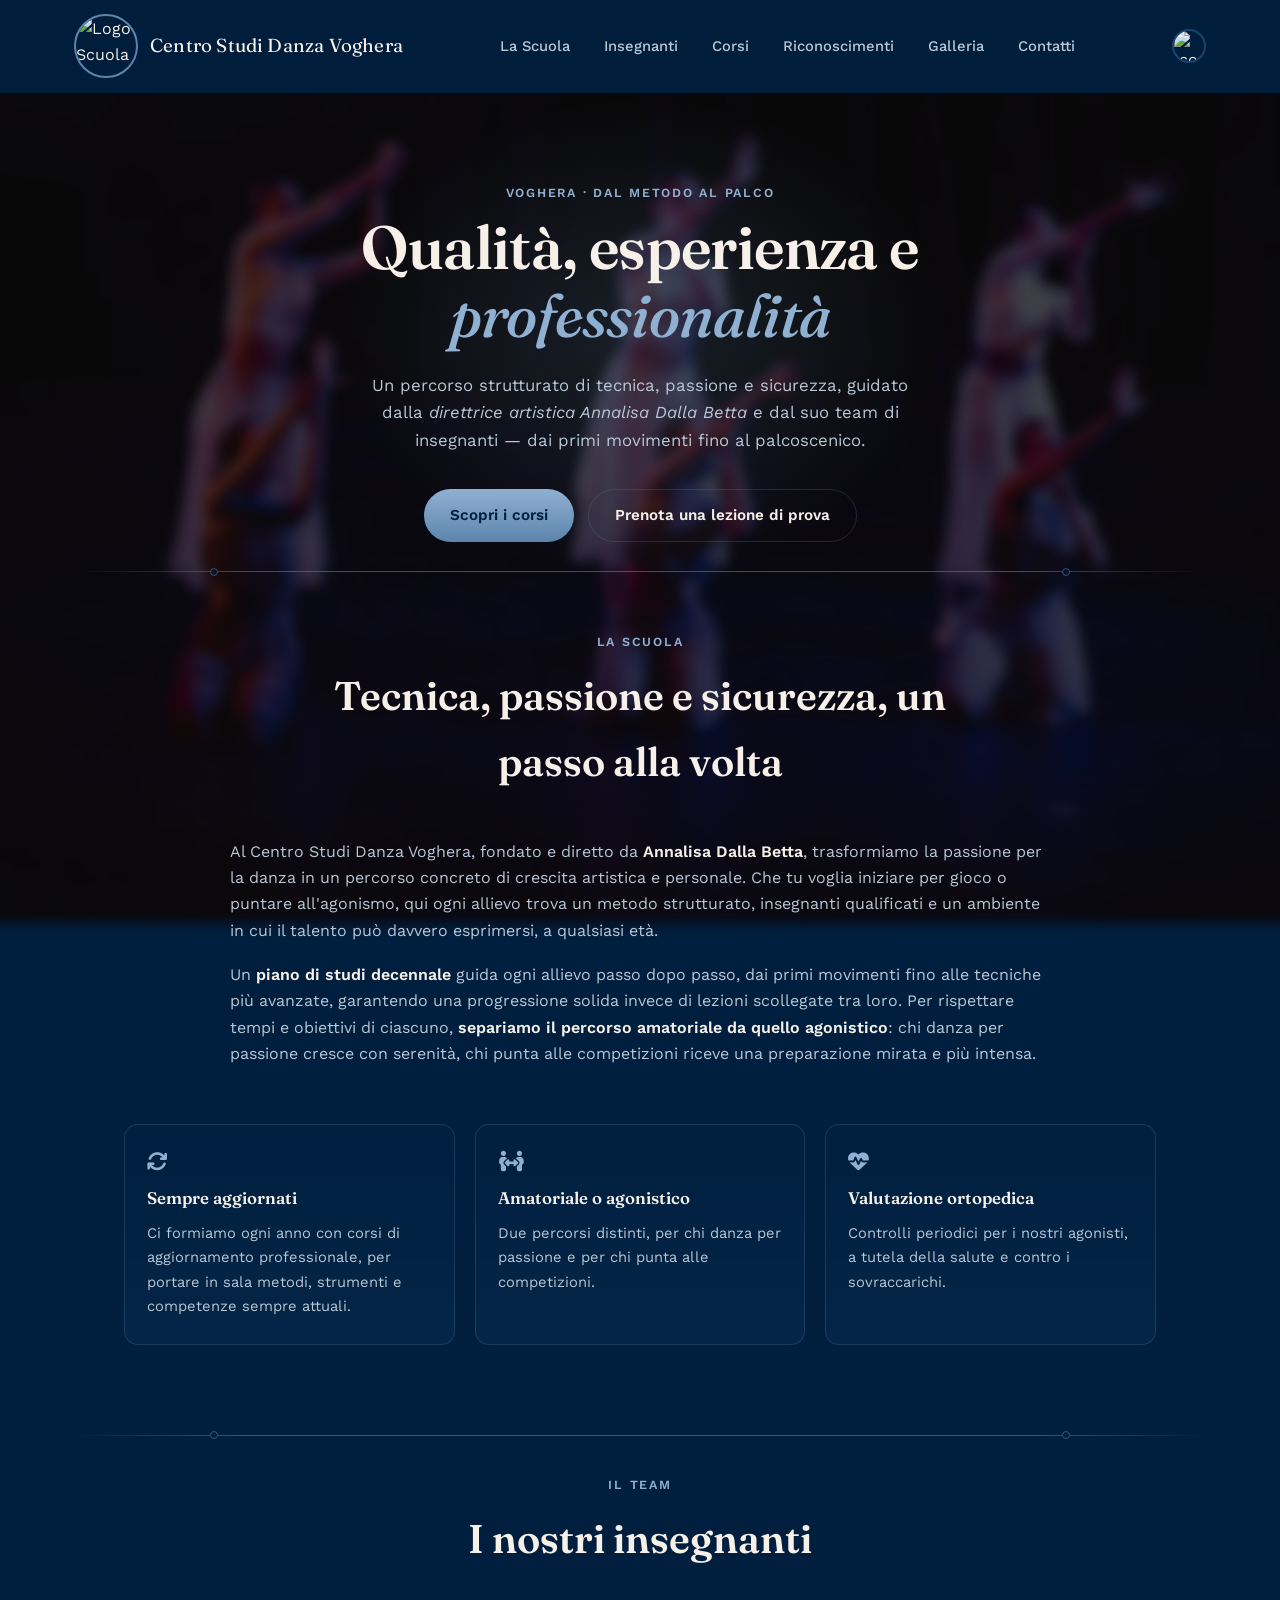
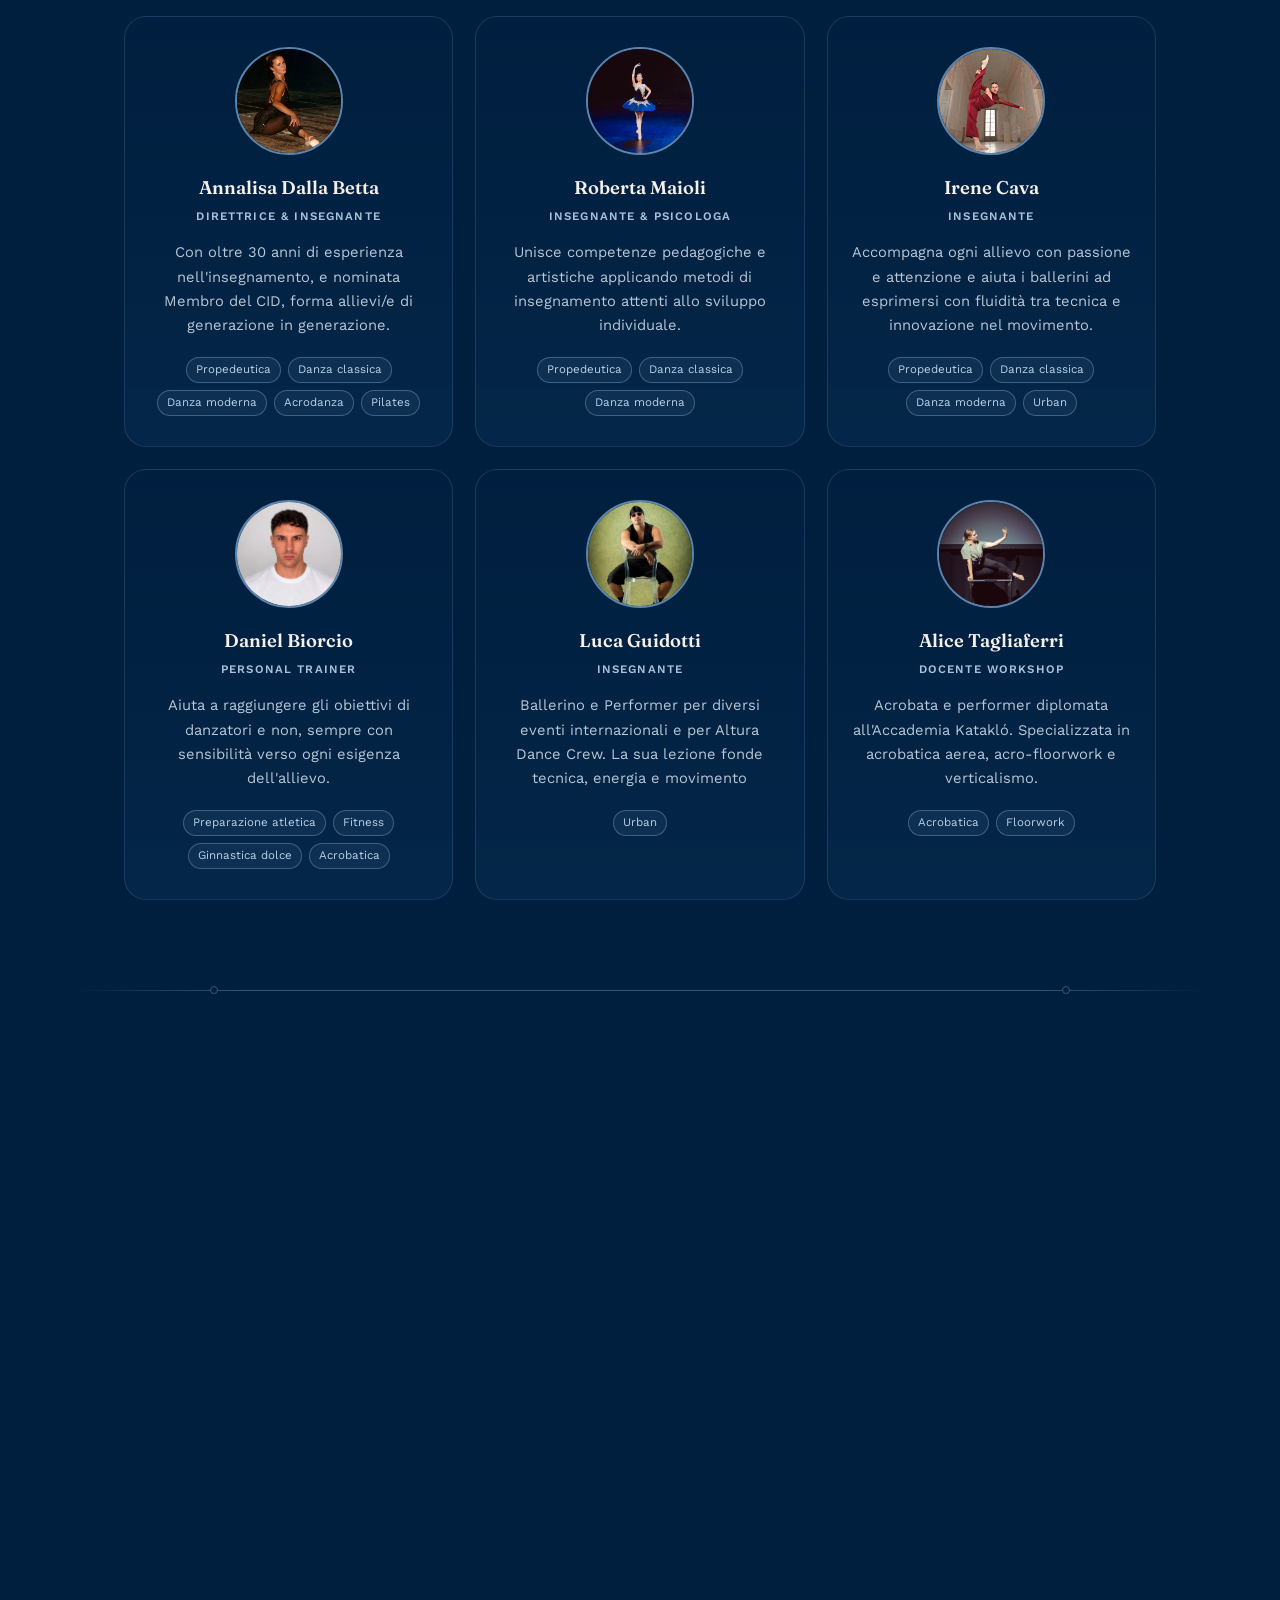
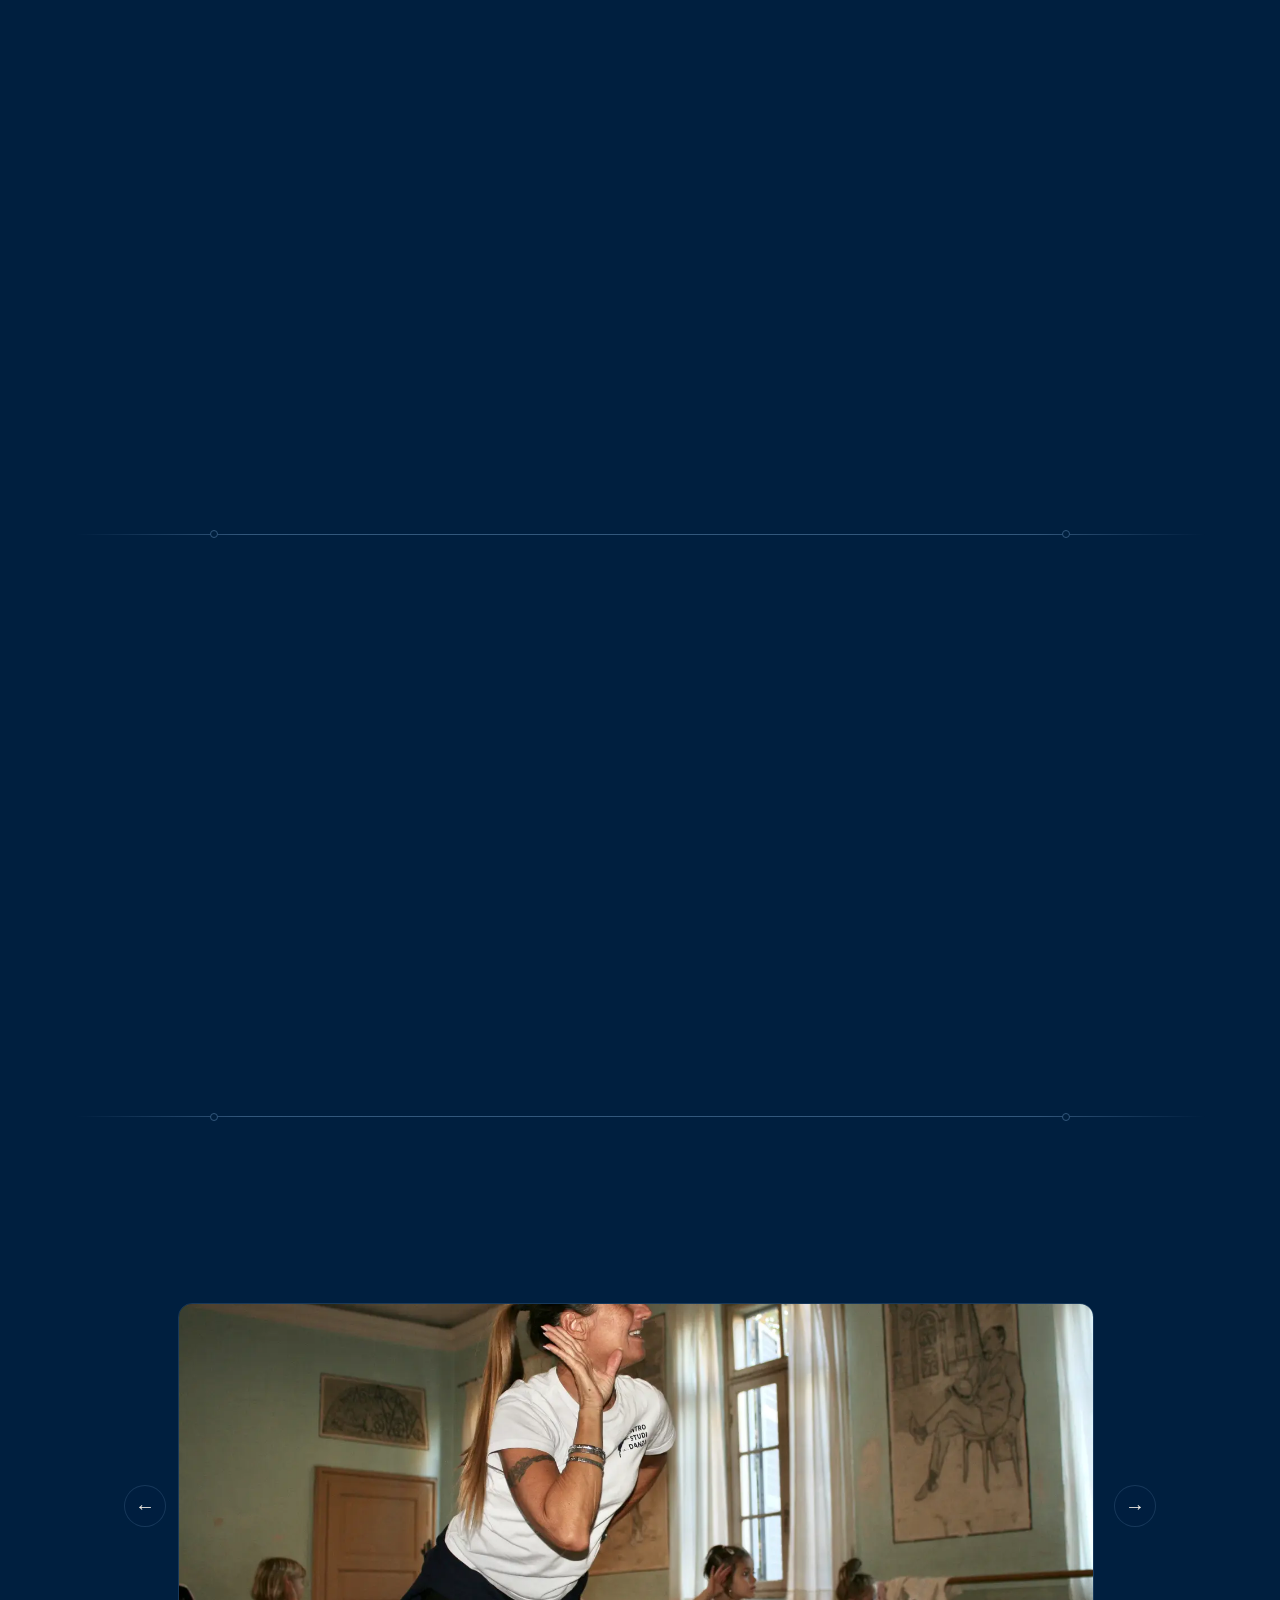
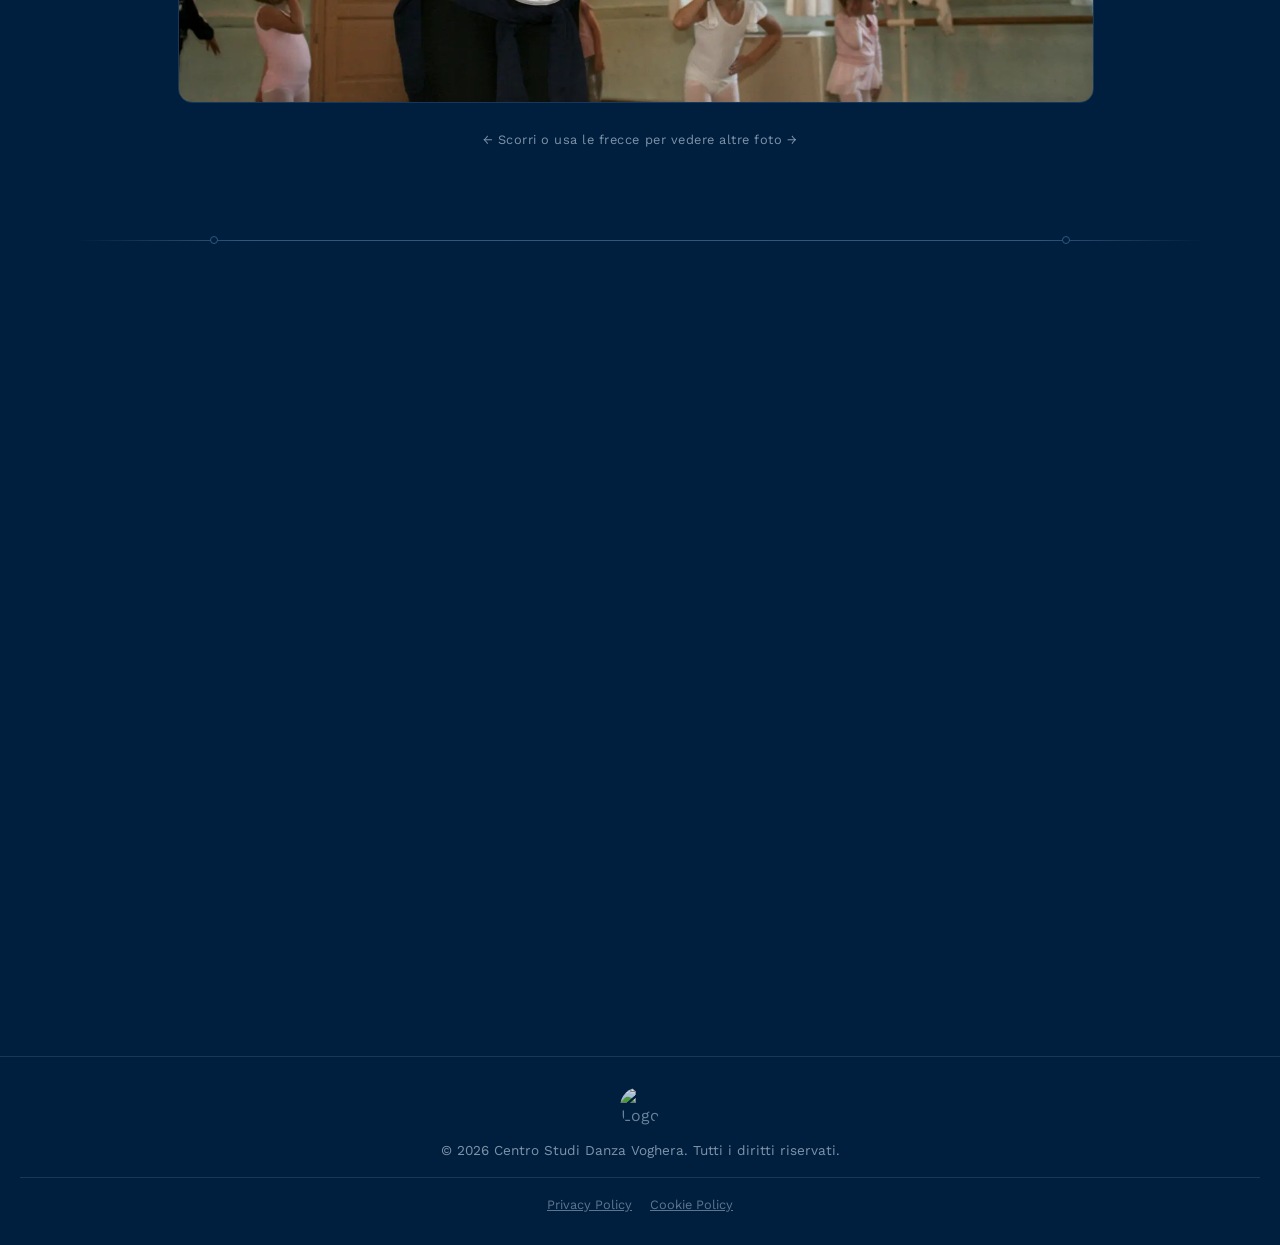
==== index.html @ cdf0f2d8 "Update index.html" ====
<!DOCTYPE html>
<html lang="it">
<head>
    <meta charset="UTF-8">
    <script type="text/javascript" src="https://embeds.iubenda.com/widgets/3793e9b0-da09-4a71-9e04-8647df5bb984.js"></script>
    <meta name="viewport" content="width=device-width, initial-scale=1.0">
    <title>Centro Studi Danza - Voghera</title>
    <meta name="description" content="Scuola di danza a Voghera diretta da Annalisa Dalla Betta. Offriamo corsi di propedeutica, danza classica e moderna, urban, fitness, pilates e attività per adulti e terza età.">
    <link rel="preconnect" href="https://fonts.googleapis.com">
    <link rel="preconnect" href="https://fonts.gstatic.com" crossorigin>
    <link rel="stylesheet" href="style.css">
    <link rel="stylesheet" href="https://cdnjs.cloudflare.com/ajax/libs/font-awesome/6.5.2/css/all.min.css">
</head>
<body>

<header id="site-header">
    <div class="header-inner">
        <a href="#top" class="brand">
            <img src="immagini-insegnanti/logo.webp" alt="Logo Scuola" id="logo" width="64" height="64" fetchpriority="high" loading="eager">
            <span class="brand-text">Centro Studi Danza Voghera</span>
        </a>

        <nav id="site-nav">
            <div class="nav-partners">
                <img src="immagini-insegnanti/opes.webp" alt="Icona 1" width="40" height="40" loading="lazy">
            </div>
            <div class="nav-links">
                <a href="#scuola">La Scuola</a>
                <a href="#insegnanti">Insegnanti</a>
                <a href="#corsi">Corsi</a>
                <a href="#riconoscimenti">Riconoscimenti</a>
                <a href="#galleria">Galleria</a>
                <a href="#contatti">Contatti</a>
            </div>
        </nav>

        <div class="header-right">
            <div class="header-immagini-destra">
                <img src="immagini-insegnanti/opes.webp" alt="Icona 1" class="header-icona" width="38" height="38" loading="lazy">
            </div>
            <button id="nav-toggle" aria-label="Apri il menu" aria-expanded="false" aria-controls="site-nav">
                <span></span><span></span><span></span>
            </button>
        </div>
    </div>
</header>

<main id="top">

    <!-- HERO -->
    <section id="hero" class="hero">
        <div class="hero-glow" aria-hidden="true"></div>
        <div class="hero-inner reveal">
            <p class="eyebrow">Voghera · dal metodo al palco</p>
            <h1>Qualità, esperienza e <em class="claim-blue">professionalità</em></h1>
            <p class="hero-sub">Un percorso strutturato di tecnica, passione e sicurezza, guidato dalla <em>direttrice artistica Annalisa Dalla Betta</em> e dal suo team di insegnanti — dai primi movimenti fino al palcoscenico.</p>
            <div class="hero-cta">
                <a href="#corsi" class="btn btn-gold">Scopri i corsi</a>
                <a href="#contatti" class="btn btn-outline">Prenota una lezione di prova</a>
            </div>
        </div>
        <div class="barre-divider" aria-hidden="true"><span></span></div>
    </section>

    <!-- LA SCUOLA -->
    <section id="scuola" class="section">
        <div class="section-head reveal">
            <p class="eyebrow">La scuola</p>
            <h2>Tecnica, passione e sicurezza, un passo alla volta</h2>
        </div>

        <div class="scuola-grid reveal">
            <div class="scuola-testo">
                <p>Al Centro Studi Danza Voghera, fondato e diretto da <strong>Annalisa Dalla Betta</strong>, trasformiamo la passione per la danza in un percorso concreto di crescita artistica e personale. Che tu voglia iniziare per gioco o puntare all'agonismo, qui ogni allievo trova un metodo strutturato, insegnanti qualificati e un ambiente in cui il talento può davvero esprimersi, a qualsiasi età.</p>
                <p>Un <strong>piano di studi decennale</strong> guida ogni allievo passo dopo passo, dai primi movimenti fino alle tecniche più avanzate, garantendo una progressione solida invece di lezioni scollegate tra loro. Per rispettare tempi e obiettivi di ciascuno, <strong>separiamo il percorso amatoriale da quello agonistico</strong>: chi danza per passione cresce con serenità, chi punta alle competizioni riceve una preparazione mirata e più intensa.</p>
            </div>
        </div>

        <div class="feature-strip reveal">
            <div class="feature-chip">
                <i class="fa-solid fa-arrows-rotate" aria-hidden="true"></i>
                <h3>Sempre aggiornati</h3>
                <p>Ci formiamo ogni anno con corsi di aggiornamento professionale, per portare in sala metodi, strumenti e competenze sempre attuali.</p>
            </div>
            <div class="feature-chip">
                <i class="fa-solid fa-people-arrows" aria-hidden="true"></i>
                <h3>Amatoriale o agonistico</h3>
                <p>Due percorsi distinti, per chi danza per passione e per chi punta alle competizioni.</p>
            </div>
            <div class="feature-chip">
                <i class="fa-solid fa-heart-pulse" aria-hidden="true"></i>
                <h3>Valutazione ortopedica</h3>
                <p>Controlli periodici per i nostri agonisti, a tutela della salute e contro i sovraccarichi.</p>
            </div>
        </div>
    </section>

    <div class="barre-divider" aria-hidden="true"><span></span></div>

    <!-- INSEGNANTI -->
    <section id="insegnanti" class="section">
        <div class="section-head reveal">
            <p class="eyebrow">Il team</p>
            <h2>I nostri insegnanti</h2>
        </div>

        <div class="insegnanti-grid reveal">
            <article class="insegnante">
                <img src="immagini-insegnanti/annalisa.webp" alt="Foto Annalisa Dalla Betta" width="140" height="140" loading="lazy">
                <h3>Annalisa Dalla Betta</h3>
                <p class="ruolo">Direttrice &amp; insegnante</p>
                <p>Con oltre 30 anni di esperienza nell'insegnamento, e nominata Membro del CID, forma allievi/e di generazione in generazione.</p>
                <ul class="insegnante-skills" aria-label="Discipline insegnate da Annalisa Dalla Betta"><li>Propedeutica</li><li>Danza classica</li><li>Danza moderna</li><li>Acrodanza</li><li>Pilates</li></ul>
            </article>
            <article class="insegnante">
                <img src="immagini-insegnanti/roberta.webp" alt="Foto Roberta Maioli" width="140" height="140" loading="lazy">
                <h3>Roberta Maioli</h3>
                <p class="ruolo">Insegnante &amp; psicologa</p>
                <p>Unisce competenze pedagogiche e artistiche applicando metodi di insegnamento attenti allo sviluppo individuale.</p>
                <ul class="insegnante-skills" aria-label="Discipline insegnate da Roberta Maioli"><li>Propedeutica</li><li>Danza classica</li><li>Danza moderna</li></ul>
            </article>
            <article class="insegnante">
                <img src="immagini-insegnanti/irene.webp" alt="Foto Irene Cava" width="140" height="140" loading="lazy">
                <h3>Irene Cava</h3>
                <p class="ruolo">insegnante</p>
                <p>Accompagna ogni allievo con passione e attenzione e aiuta i ballerini ad esprimersi con fluidità tra tecnica e innovazione nel movimento. </p>
                <ul class="insegnante-skills" aria-label="Discipline insegnate da Irene Cava"><li>Propedeutica</li><li>Danza classica</li><li>Danza moderna</li><li>Urban</li></ul>
            </article>
            <article class="insegnante">
                <img src="immagini-insegnanti/daniel.webp" alt="Foto Daniel Biorcio" width="140" height="140" loading="lazy">
                <h3>Daniel Biorcio</h3>
                <p class="ruolo">personal trainer</p>
                <p>Aiuta a raggiungere gli obiettivi di danzatori e non, sempre con sensibilità verso ogni esigenza dell'allievo.</p>
                <ul class="insegnante-skills" aria-label="Discipline insegnate da Daniel Biorcio"><li>Preparazione atletica</li><li>Fitness</li><li>Ginnastica dolce</li><li>Acrobatica</li></ul>
            </article>
            <article class="insegnante">
                <img src="immagini-insegnanti/luka.webp" alt="Foto Luca Guidotti" width="140" height="140" loading="lazy">
                <h3>Luca Guidotti</h3>
                <p class="ruolo">Insegnante</p>
                <p>Ballerino e Performer per diversi eventi internazionali e per Altura Dance Crew. La sua lezione fonde tecnica, energia e movimento</p>
                <ul class="insegnante-skills" aria-label="Discipline insegnate da Luca Guidotti"><li>Urban</li></ul>
            </article>
            <article class="insegnante">
                <img src="immagini-insegnanti/alice.webp" alt="Foto Alice Tagliaferri" width="140" height="140" loading="lazy">
                <h3>Alice Tagliaferri</h3>
                <p class="ruolo">docente workshop</p>
                <p>Acrobata e performer diplomata all'Accademia Katakló. Specializzata in acrobatica aerea, acro-floorwork e verticalismo. </p>
                <ul class="insegnante-skills" aria-label="Discipline insegnate da Alice Tagliaferri"><li>Acrobatica</li><li>Floorwork</li></ul>
            </article>
        </div>
    </section>

    <div class="barre-divider" aria-hidden="true"><span></span></div>

    <!-- CORSI -->
    <section id="corsi" class="section">
        <div class="section-head reveal">
            <p class="eyebrow">L'offerta formativa</p>
            <h2>I nostri corsi</h2>
            <p class="section-sub">Un'ampia gamma di corsi per ogni età e livello, dalle tecniche classiche alle espressioni contemporanee.</p>
        </div>

        <div class="corsi-cards reveal">
            <article class="corso-card"><h3>Propedeutica alla danza</h3><p>Un primo approccio giocoso e guidato per sviluppare coordinazione, musicalità, ascolto e consapevolezza del corpo. Percorsi orientati alla danza classica e moderna</p></article>
            <article class="corso-card"><h3>Danza classica</h3><p>Studio progressivo della tecnica, dalla postura alla musicalità, con livelli adatti a età e obiettivi diversi. <strong>Sbarra a terra</strong> è integrata nel corso.</p></article>
            <article class="corso-card"><h3>Danza moderna</h3><p>Energia, dinamica ed espressività si incontrano in un percorso che valorizza tecnica e libertà di movimento.</p></article>
            <article class="corso-card"><h3>Acrodanza</h3><p>Un lavoro coinvolgente su equilibrio, forza, elasticità e fiducia, integrando elementi acrobatici applicati alla danza.</p></article>
            <article class="corso-card"><h3>Urban</h3><p>Musicalità, ritmo e attitudine per esplorare i linguaggi urban in un ambiente energico e stimolante. Classi di <strong>Hip-hop</strong>, <strong>K-Pop</strong> e <strong>Videodance</strong>.</p></article>
            <article class="corso-card"><h3>Preparazione atletica</h3><p>Allenamento funzionale alla danza per migliorare resistenza, forza, stabilità e prevenzione degli infortuni. Non solo per danzatori, ma adatto a qualsiasi atleta</p></article>
            <article class="corso-card"><h3>Fitness</h3><p>Un’attività dinamica rivolta a ragazzi e adulti per mantenersi in movimento, tonificare e ritrovare energia con esercizi accessibili.</p></article>
            <article class="corso-card"><h3>Pilates</h3><p>Respirazione, controllo e precisione per lavorare su postura, mobilità e benessere.</p></article>
            <article class="corso-card"><h3>Danza classica adulti</h3><p>La bellezza e la disciplina della danza classica in un percorso pensato per chi desidera iniziare o riprendere.</p></article>
            <article class="corso-card"><h3>Danza moderna adulti</h3><p>Un’esperienza espressiva e accessibile per allenarsi, divertirsi e riscoprire il piacere di danzare.</p></article>
            <article class="corso-card corso-terza-eta"><h3>Ballando ballando</h3><p>Movimento, musica e socialità in un’attività pensata per mantenere elasticità, ritmo e buonumore, dedicata alla terza età.</p></article>
            <article class="corso-card corso-terza-eta"><h3>Ginnastica dolce</h3><p>Esercizi graduali e rispettosi dei tempi individuali per mobilità, equilibrio e benessere nella quotidianità, dedicati alla terza età.</p></article>
        </div>
    </section>

    <div class="barre-divider" aria-hidden="true"><span></span></div>

    <!-- RICONOSCIMENTI -->
    <section id="riconoscimenti" class="section">
        <div class="section-head reveal">
            <p class="eyebrow">Un riconoscimento internazionale</p>
            <h2>Riconoscimenti</h2>
        </div>
        <div class="cid-notice reveal">
            <div class="cid-notice-icon"><i class="fa-solid fa-award" aria-hidden="true"></i></div>
            <div>
                <h3>Centro Studi Danza Voghera e Annalisa Dalla Betta riconosciuti dal CID</h3>
                <p>Il Centro Studi Danza Voghera e la sua direttrice artistica Annalisa Dalla Betta hanno ottenuto il riconoscimento da membri del Consiglio Internazionale della Danza “CID”. Il CID è l’organizzazione ufficiale di riferimento per tutte le forme di danza nel mondo, con sede a Parigi e legame diretto con l’UNESCO. Il <strong>CSDV</strong> è l’unica scuola di danza del territorio vogherese a vantare questo riconoscimento.</p>
            </div>
        </div>
    </section>

    <div class="barre-divider" aria-hidden="true"><span></span></div>

    <!-- GALLERIA -->
    <section id="galleria" class="section">
        <div class="section-head reveal">
            <p class="eyebrow">Momenti in sala e sotto i riflettori</p>
            <h2>Galleria</h2>
        </div>
        <div class="gallery-carousel">
            <button class="gallery-control gallery-prev" type="button" aria-label="Foto precedente">←</button>
            <div class="grid-galleria">
            <img src="immagini-csd-sito/1.webp" alt="Foto galleria 1" width="400" height="400" loading="lazy">
            <img src="immagini-csd-sito/2.webp" alt="Foto galleria 2" width="400" height="400" loading="lazy">
            <img src="immagini-csd-sito/3.webp" alt="Foto galleria 3" width="400" height="400" loading="lazy">
            <img src="immagini-csd-sito/4.webp" alt="Foto galleria 4" width="400" height="400" loading="lazy">
            <img src="immagini-csd-sito/5.webp" alt="Foto galleria 5" width="400" height="400" loading="lazy">
            <img src="immagini-csd-sito/6.webp" alt="Foto galleria 6" width="400" height="400" loading="lazy">
            <img src="immagini-csd-sito/7.webp" alt="Foto galleria 7" width="400" height="400" loading="lazy">
            <img src="immagini-csd-sito/8.webp" alt="Foto galleria 8" width="400" height="400" loading="lazy">
            <img src="immagini-csd-sito/9.webp" alt="Foto galleria 9" width="400" height="400" loading="lazy">
            <img src="immagini-csd-sito/10.webp" alt="Foto galleria 10" width="400" height="400" loading="lazy">
            <img src="immagini-csd-sito/11.webp" alt="Foto galleria 11" width="400" height="400" loading="lazy">
            <img src="immagini-csd-sito/12.webp" alt="Foto galleria 12" width="400" height="400" loading="lazy">
            <img src="immagini-csd-sito/13.webp" alt="Foto galleria 13" width="400" height="400" loading="lazy">
            <img src="immagini-csd-sito/14.webp" alt="Foto galleria 14" width="400" height="400" loading="lazy">
            <img src="immagini-csd-sito/15.webp" alt="Foto galleria 15" width="400" height="400" loading="lazy">
            <img src="immagini-csd-sito/16.webp" alt="Foto galleria 16" width="400" height="400" loading="lazy">
            <img src="immagini-csd-sito/17.webp" alt="Foto galleria 17" width="400" height="400" loading="lazy">
            <img src="immagini-csd-sito/18.webp" alt="Foto galleria 18" width="400" height="400" loading="lazy">
            <img src="immagini-csd-sito/19.webp" alt="Foto galleria 19" width="400" height="400" loading="lazy">
            <img src="immagini-csd-sito/20.webp" alt="Foto galleria 20" width="400" height="400" loading="lazy">
            <img src="immagini-csd-sito/21.webp" alt="Foto galleria 21" width="400" height="400" loading="lazy">
            <img src="immagini-csd-sito/22.webp" alt="Foto galleria 22" width="400" height="400" loading="lazy">
            <img src="immagini-csd-sito/23.webp" alt="Foto galleria 23" width="400" height="400" loading="lazy">
            <img src="immagini-csd-sito/24.webp" alt="Foto galleria 24" width="400" height="400" loading="lazy">
            <img src="immagini-csd-sito/25.webp" alt="Foto galleria 25" width="400" height="400" loading="lazy">
            <img src="immagini-csd-sito/26.webp" alt="Foto galleria 26" width="400" height="400" loading="lazy">
            <img src="immagini-csd-sito/27.webp" alt="Foto galleria 27" width="400" height="400" loading="lazy">
            <img src="immagini-csd-sito/28.webp" alt="Foto galleria 28" width="400" height="400" loading="lazy">
            <img src="immagini-csd-sito/29.webp" alt="Foto galleria 29" width="400" height="400" loading="lazy">
            <img src="immagini-csd-sito/30.webp" alt="Foto galleria 30" width="400" height="400" loading="lazy">
            <img src="immagini-csd-sito/31.webp" alt="Foto galleria 31" width="400" height="400" loading="lazy">
            <img src="immagini-csd-sito/32.webp" alt="Foto galleria 32" width="400" height="400" loading="lazy">
            <img src="immagini-csd-sito/33.webp" alt="Foto galleria 33" width="400" height="400" loading="lazy">
            <img src="immagini-csd-sito/34.webp" alt="Foto galleria 34" width="400" height="400" loading="lazy">
            <img src="immagini-csd-sito/35.webp" alt="Foto galleria 35" width="400" height="400" loading="lazy">
            <img src="immagini-csd-sito/36.webp" alt="Foto galleria 36" width="400" height="400" loading="lazy">
            <img src="immagini-csd-sito/37.webp" alt="Foto galleria 37" width="400" height="400" loading="lazy">
            <img src="immagini-csd-sito/38.webp" alt="Foto galleria 38" width="400" height="400" loading="lazy">
            <img src="immagini-csd-sito/39.webp" alt="Foto galleria 39" width="400" height="400" loading="lazy">
            <img src="immagini-csd-sito/40.webp" alt="Foto galleria 40" width="400" height="400" loading="lazy">
            <img src="immagini-csd-sito/41.webp" alt="Foto galleria 41" width="400" height="400" loading="lazy">
            <img src="immagini-csd-sito/42.webp" alt="Foto galleria 42" width="400" height="400" loading="lazy">
            <img src="immagini-csd-sito/43.webp" alt="Foto galleria 43" width="400" height="400" loading="lazy">
            <img src="immagini-csd-sito/44.webp" alt="Foto galleria 44" width="400" height="400" loading="lazy">
            <img src="immagini-csd-sito/45.webp" alt="Foto galleria 45" width="400" height="400" loading="lazy">
            </div>
            <button class="gallery-control gallery-next" type="button" aria-label="Foto successiva">→</button>
        </div>
        <p class="gallery-hint">← Scorri o usa le frecce per vedere altre foto →</p>
    </section>

    <div class="barre-divider" aria-hidden="true"><span></span></div>

    <!-- CONTATTI -->
    <section id="contatti" class="section">
        <div class="section-head reveal">
            <p class="eyebrow">Veniteci a trovare</p>
            <h2>Contatti</h2>
        </div>

        <div class="contatti-grid reveal">
            <div class="contatti-card">
                <ul class="contatti-list">
                    <li><i class="fa-solid fa-location-dot" aria-hidden="true"></i> <a href="https://maps.app.goo.gl/6cRatknnE68chG8A6" target="_blank" rel="noopener">Via Montebello, 19 Voghera</a></li>
                    <li><i class="fa-solid fa-envelope" aria-hidden="true"></i> <a href="mailto:centrostudidanzavoghera@gmail.com">centrostudidanzavoghera@gmail.com</a></li>
                    <li><i class="fa-solid fa-phone" aria-hidden="true"></i> <a href="tel:+393776936303">+39 377 693 6303</a></li>
                    <li><i class="fa-solid fa-phone" aria-hidden="true"></i> <a href="tel:+393491926856">+39 349 192 6856</a></li>
                </ul>
                <div class="social-links">
                    <a href="https://www.instagram.com/centrostudidanzavoghera/" target="_blank" aria-label="Pagina Instagram"><i class="fab fa-instagram"></i></a>
                    <a href="https://www.facebook.com/asdcentrostudidanzavoghera" target="_blank" aria-label="Pagina Facebook"><i class="fab fa-facebook-f"></i></a>
                    <a href="https://www.tiktok.com/@centrostudidanzavoghera?lang=it-IT" target="_blank" aria-label="Pagina TikTok"><i class="fab fa-tiktok"></i></a>
                </div>
                <div class="map-wrap">
                    <iframe src="https://www.google.com/maps?q=Viale+Montebello,+19,+Voghera&output=embed" title="Mappa della sede del Centro Studi Danza Voghera" loading="lazy" referrerpolicy="no-referrer-when-downgrade"></iframe>
                </div>
            </div>
        </div>
    </section>
</main>

<footer>
    <div class="footer-inner">
        <img src="immagini-insegnanti/logo.webp" alt="Logo Scuola" width="40" height="40" loading="lazy">
        <p>&copy; 2026 Centro Studi Danza Voghera. Tutti i diritti riservati.</p>
    </div>
    <div class="footer-legal">
        <a href="https://www.iubenda.com/privacy-policy/88877278" class="iubenda-white iubenda-noiframe iubenda-embed" title="Privacy Policy ">Privacy Policy</a><script type="text/javascript">(function (w,d) {var loader = function () {var s = d.createElement("script"), tag = d.getElementsByTagName("script")[0]; s.src="https://cdn.iubenda.com/iubenda.js"; tag.parentNode.insertBefore(s,tag);}; if(w.addEventListener){w.addEventListener("load", loader, false);}else if(w.attachEvent){w.attachEvent("onload", loader);}else{w.onload = loader;}})(window, document);</script>
        <a href="https://www.iubenda.com/privacy-policy/88877278/cookie-policy" class="iubenda-white iubenda-noiframe iubenda-embed" title="Cookie Policy ">Cookie Policy</a><script type="text/javascript">(function (w,d) {var loader = function () {var s = d.createElement("script"), tag = d.getElementsByTagName("script")[0]; s.src="https://cdn.iubenda.com/iubenda.js"; tag.parentNode.insertBefore(s,tag);}; if(w.addEventListener){w.addEventListener("load", loader, false);}else if(w.attachEvent){w.attachEvent("onload", loader);}else{w.onload = loader;}})(window, document);</script>
    </div>
</footer>

<div id="modal-galleria" class="modal">
    <span class="close-btn">&times;</span>
    <img class="modal-content" id="modal-img">
</div>

<script>
    // Modale galleria
    const modal = document.getElementById("modal-galleria");
    const modalImg = document.getElementById("modal-img");
    const immaginiCliccabili = document.querySelectorAll(".grid-galleria img, #logo, .insegnante img, .header-icona, .nav-partners img");
    const closeBtn = document.querySelector(".close-btn");

    const gallery = document.querySelector(".grid-galleria");
    const galleryStep = () => Math.max(gallery.clientWidth * 0.78, 260);
    document.querySelector(".gallery-prev").addEventListener("click", () => gallery.scrollBy({ left: -galleryStep(), behavior: "smooth" }));
    document.querySelector(".gallery-next").addEventListener("click", () => gallery.scrollBy({ left: galleryStep(), behavior: "smooth" }));

    immaginiCliccabili.forEach(img => {
        img.onclick = function() {
            modal.style.display = "block";
            modalImg.src = this.src;
        }
    });

    closeBtn.onclick = function() {
        modal.style.display = "none";
    }

    window.addEventListener("click", function(event) {
        if (event.target == modal) {
            modal.style.display = "none";
        }
    });

    // Menu mobile
    const navToggle = document.getElementById("nav-toggle");
    const siteNav = document.getElementById("site-nav");

    navToggle.addEventListener("click", function() {
        const isOpen = siteNav.classList.toggle("open");
        navToggle.setAttribute("aria-expanded", isOpen);
        navToggle.classList.toggle("open", isOpen);
        document.body.classList.toggle("menu-open", isOpen);
    });

    siteNav.querySelectorAll("a").forEach(link => {
        link.addEventListener("click", () => {
            siteNav.classList.remove("open");
            navToggle.setAttribute("aria-expanded", "false");
            navToggle.classList.remove("open");
            document.body.classList.remove("menu-open");
        });
    });

    // Header compatto allo scroll
    const header = document.getElementById("site-header");
    window.addEventListener("scroll", () => {
        header.classList.toggle("scrolled", window.scrollY > 30);
    });

    // Reveal all'ingresso in viewport
    const revealEls = document.querySelectorAll(".reveal");
    if ("IntersectionObserver" in window) {
        const observer = new IntersectionObserver((entries) => {
            entries.forEach(entry => {
                if (entry.isIntersecting) {
                    entry.target.classList.add("in-view");
                    observer.unobserve(entry.target);
                }
            });
        }, { threshold: 0.15 });
        revealEls.forEach(el => observer.observe(el));
    } else {
        revealEls.forEach(el => el.classList.add("in-view"));
    }
</script>

</body>
</html>
---- style.css ----
/* =================================
   FONT: Fraunces (display, corsivo) + Work Sans (testo/utility)
   ================================= */
@import url('https://fonts.googleapis.com/css2?family=Fraunces:ital,opsz,wght@0,9..144,400;0,9..144,600;1,9..144,500;1,9..144,600&family=Work+Sans:wght@400;500;600;700&display=swap');

/* =================================
   TOKEN DI DESIGN
   ================================= */
:root {
    /* Palette blu originale: blu notte come colore principale, azzurro come accento */
    --plum-950: #001f3f;
    --plum-900: #062a4d;
    --plum-800: #0d3660;
    --plum-700: #16456f;
    --plum-line: rgba(92, 133, 173, 0.25);

    --gold-500: #5c85ad;
    --gold-300: #8fb0d1;
    --gold-glow: rgba(92, 133, 173, 0.35);

    --rose-400: #a9c2d9;

    --ivory-100: #f6f0e8;
    --ivory-300: #b9c7d6;
    --ivory-500: #7e93a8;

    --radius-l: 22px;
    --radius-m: 14px;
    --radius-s: 8px;

    --font-display: 'Fraunces', serif;
    --font-body: 'Work Sans', sans-serif;

    --shadow-card: 0 20px 45px rgba(0, 10, 22, 0.45);
    --ease: cubic-bezier(0.22, 1, 0.36, 1);
}

/* =================================
   RESET & IMPOSTAZIONI GENERALI
   ================================= */
html {
    box-sizing: border-box;
    scroll-behavior: smooth;
    overflow-x: hidden;
    width: 100%;
}
*, *::before, *::after {
    box-sizing: inherit;
}

body {
    font-family: var(--font-body);
    margin: 0;
    background-color: var(--plum-950);
    color: var(--ivory-100);
    line-height: 1.65;
    -webkit-font-smoothing: antialiased;
    display: flex;
    flex-direction: column;
    min-height: 100vh;
    overflow-x: hidden;
}

#site-header,
footer {
    flex-shrink: 0;
}

body.menu-open {
    overflow: hidden;
}

body::before {
    content: '';
    position: fixed;
    top: 0;
    left: 0;
    width: 100vw;
    height: 100vh;
    height: 100svh;
    z-index: -1;
    background-image:
        radial-gradient(ellipse 900px 500px at 15% -10%, rgba(92, 133, 173, 0.14), transparent 60%),
        url('immagini-insegnanti/sfondo.webp');
    background-size: cover;
    background-position: center;
    filter: blur(6px) brightness(28%);
    transform: scale(1.05);
}

img {
    max-width: 100%;
    display: block;
}

a {
    color: inherit;
}

::selection {
    background: var(--gold-500);
    color: var(--plum-950);
}

:focus-visible {
    outline: 2px solid var(--gold-300);
    outline-offset: 3px;
    border-radius: 4px;
}

.eyebrow {
    font-family: var(--font-body);
    font-size: 0.78rem;
    font-weight: 600;
    letter-spacing: 0.14em;
    text-transform: uppercase;
    color: var(--gold-300);
    margin: 0 0 10px 0;
}

h1, h2, h3 {
    font-family: var(--font-display);
    font-weight: 600;
    color: var(--ivory-100);
    margin: 0;
}

h1 em, h2 em {
    font-style: italic;
    font-weight: 500;
    color: var(--gold-300);
}

/* Animazioni all'ingresso in viewport */
.reveal {
    opacity: 0;
    transform: translateY(18px);
    transition: opacity 0.7s var(--ease), transform 0.7s var(--ease);
}
.reveal.in-view {
    opacity: 1;
    transform: translateY(0);
}
@media (prefers-reduced-motion: reduce) {
    .reveal {
        opacity: 1;
        transform: none;
        transition: none;
    }
    html {
        scroll-behavior: auto;
    }
}

/* =================================
   HEADER & NAVIGAZIONE
   ================================= */
#site-header {
    position: sticky;
    top: 0;
    z-index: 100;
    background: rgba(0, 31, 63, 0.94);
    border-bottom: 1px solid transparent;
    transition: background 0.3s var(--ease), border-color 0.3s var(--ease), padding 0.3s var(--ease);
}

#site-header.scrolled {
    background: var(--plum-950);
    border-bottom-color: var(--plum-line);
}

.header-inner {
    max-width: 1180px;
    margin: 0 auto;
    padding: 14px 24px;
    display: flex;
    align-items: center;
    justify-content: space-between;
    gap: 24px;
}

.brand {
    display: flex;
    align-items: center;
    gap: 12px;
    text-decoration: none;
    flex-shrink: 0;
}

#logo {
    width: 64px;
    height: 64px;
    border-radius: 50%;
    border: 2px solid var(--gold-500);
    object-fit: cover;
    cursor: pointer;
    transition: transform 0.3s var(--ease), box-shadow 0.3s var(--ease);
}

.brand-text {
    font-family: var(--font-display);
    font-size: 1.18rem;
    line-height: 1.25;
    letter-spacing: 0.01em;
    color: var(--ivory-100);
    white-space: nowrap;
}

nav#site-nav {
    display: flex;
    gap: 6px;
}

.nav-links {
    display: contents;
}

.nav-partners {
    display: none;
}

nav#site-nav a {
    color: var(--ivory-300);
    text-decoration: none;
    font-weight: 500;
    font-size: 0.92rem;
    padding: 8px 14px;
    border-radius: 30px;
    transition: all 0.2s ease-in-out;
}

nav#site-nav a:hover,
nav#site-nav a:focus-visible {
    background-color: rgba(92, 133, 173, 0.16);
    color: var(--ivory-100);
}

.header-right {
    display: flex;
    align-items: center;
    gap: 16px;
}

.header-immagini-destra {
    display: flex;
    align-items: center;
    gap: 8px;
}

.header-icona {
    width: 34px;
    height: 34px;
    border-radius: 50%;
    border: 2px solid var(--plum-700);
    object-fit: cover;
    cursor: pointer;
    transition: transform 0.3s var(--ease), border-color 0.3s var(--ease);
}

#logo:hover,
.header-icona:hover,
.insegnante img:hover {
    transform: scale(1.06);
    box-shadow: 0 8px 20px var(--gold-glow);
}
.header-icona:hover {
    border-color: var(--gold-500);
}

#nav-toggle {
    display: none;
    flex-direction: column;
    justify-content: center;
    gap: 5px;
    width: 38px;
    height: 38px;
    background: transparent;
    border: 1px solid var(--plum-line);
    border-radius: 50%;
    cursor: pointer;
    padding: 0;
}
#nav-toggle span {
    display: block;
    width: 16px;
    height: 2px;
    margin: 0 auto;
    background: var(--ivory-100);
    transition: transform 0.25s var(--ease), opacity 0.25s var(--ease);
}
#nav-toggle.open span:nth-child(1) { transform: translateY(7px) rotate(45deg); }
#nav-toggle.open span:nth-child(2) { opacity: 0; }
#nav-toggle.open span:nth-child(3) { transform: translateY(-7px) rotate(-45deg); }

/* =================================
   BARRE DIVIDER — elemento firma
   Richiama la sbarra da danza: una linea sottile con "ganci"
   ================================= */
.barre-divider {
    max-width: 1180px;
    margin: 0 auto;
    padding: 0 24px;
    display: flex;
    align-items: center;
    height: 60px;
}
.barre-divider span {
    position: relative;
    display: block;
    width: 100%;
    height: 1px;
    background: linear-gradient(90deg, transparent, var(--gold-500) 15%, var(--gold-500) 85%, transparent);
    opacity: 0.55;
}
.barre-divider span::before,
.barre-divider span::after {
    content: '';
    position: absolute;
    top: 50%;
    width: 8px;
    height: 8px;
    border: 1px solid var(--gold-500);
    border-radius: 50%;
    transform: translateY(-50%);
    background: var(--plum-950);
}
.barre-divider span::before { left: 12%; }
.barre-divider span::after { right: 12%; }

/* =================================
   HERO
   ================================= */
.hero {
    position: relative;
    padding: 90px 24px 20px;
    overflow: hidden;
}

.hero-glow {
    position: absolute;
    top: -20%;
    left: 50%;
    width: 900px;
    height: 700px;
    transform: translateX(-50%);
    background: radial-gradient(closest-side, var(--gold-glow), transparent 70%);
    opacity: 0.55;
    pointer-events: none;
}

.hero-inner {
    position: relative;
    max-width: 760px;
    margin: 0 auto;
    text-align: center;
}

.cid-notice {
    position: relative;
    max-width: 900px;
    margin: 0 auto 58px;
    padding: 26px 30px;
    display: flex;
    gap: 20px;
    align-items: flex-start;
    background: linear-gradient(135deg, rgba(92, 133, 173, 0.14), rgba(143, 176, 209, 0.06));
    border: 1px solid var(--plum-line);
    border-radius: var(--radius-l);
}
.cid-notice-icon {
    display: grid;
    place-items: center;
    flex: 0 0 44px;
    width: 44px;
    height: 44px;
    color: var(--gold-300);
    border: 1px solid var(--gold-500);
    border-radius: 50%;
}
.cid-notice .eyebrow { margin-bottom: 7px; }
.cid-notice h3 { font-size: clamp(1.25rem, 2.4vw, 1.7rem); margin-bottom: 10px; }
.cid-notice p:not(.eyebrow) { color: var(--ivory-300); margin: 0; font-size: 0.95rem; }
.claim-blue { color: #8fb0d1 !important; }

.hero h1 {
    font-size: clamp(2.4rem, 5.5vw, 3.8rem);
    line-height: 1.12;
    letter-spacing: -0.01em;
}

.hero-sub {
    max-width: 560px;
    margin: 22px auto 0;
    font-size: 1.05rem;
    color: var(--ivory-300);
}

.hero-cta {
    display: flex;
    justify-content: center;
    gap: 14px;
    flex-wrap: wrap;
    margin-top: 34px;
}

.btn {
    display: inline-flex;
    align-items: center;
    gap: 8px;
    padding: 13px 26px;
    border-radius: 30px;
    font-weight: 600;
    font-size: 0.95rem;
    text-decoration: none;
    transition: transform 0.25s var(--ease), box-shadow 0.25s var(--ease), background 0.25s var(--ease);
}

.btn-gold {
    background: linear-gradient(180deg, var(--gold-300), var(--gold-500));
    color: var(--plum-950);
}
.btn-gold:hover {
    transform: translateY(-2px);
    box-shadow: 0 10px 25px var(--gold-glow);
}

.btn-outline {
    background: transparent;
    color: var(--ivory-100);
    border: 1px solid var(--plum-line);
}
.btn-outline:hover {
    border-color: var(--gold-500);
    background: rgba(92, 133, 173, 0.12);
}

/* =================================
   SEZIONI GENERALI
   ================================= */
main {
    padding: 0;
    flex: 1 0 auto;
}

.section {
    padding: 10px 24px 60px;
    margin: 0 auto;
    max-width: 1080px;
    scroll-margin-top: 100px;
}

.section-head {
    text-align: center;
    max-width: 640px;
    margin: 0 auto 44px;
}

.section-sub {
    color: var(--ivory-300);
    margin-top: 12px;
}

.section h2 {
    font-size: clamp(1.9rem, 3.6vw, 2.5rem);
}

/* =================================
   LA SCUOLA
   ================================= */
.scuola-grid {
    max-width: 820px;
    margin: 0 auto;
}

.scuola-testo p {
    color: var(--ivory-300);
    margin: 0 0 18px 0;
}
.scuola-testo strong {
    color: var(--ivory-100);
    font-weight: 600;
}

.feature-strip {
    margin-top: 56px;
    display: grid;
    grid-template-columns: repeat(3, 1fr);
    gap: 20px;
}

.feature-chip {
    background: linear-gradient(180deg, rgba(0, 31, 63, 0.78), rgba(6, 42, 77, 0.62));
    border: 1px solid var(--plum-line);
    border-radius: var(--radius-m);
    padding: 26px 22px;
    transition: transform 0.3s var(--ease), box-shadow 0.3s var(--ease), border-color 0.3s var(--ease);
}
.feature-chip:hover {
    transform: translateY(-4px);
    border-color: var(--gold-500);
    box-shadow: var(--shadow-card);
}
.feature-chip i {
    font-size: 1.3rem;
    color: var(--gold-300);
    margin-bottom: 14px;
    display: block;
}
.feature-chip h3 {
    font-size: 1.05rem;
    margin-bottom: 8px;
}
.feature-chip p {
    color: var(--ivory-300);
    font-size: 0.92rem;
    margin: 0;
}

/* =================================
   INSEGNANTI
   ================================= */
.insegnanti-grid {
    display: grid;
    grid-template-columns: repeat(3, minmax(0, 1fr));
    gap: 22px;
}

.insegnante {
    background: linear-gradient(180deg, rgba(0, 31, 63, 0.82), rgba(6, 42, 77, 0.66));
    border: 1px solid var(--plum-line);
    border-radius: var(--radius-l);
    padding: 30px 24px;
    text-align: center;
    transition: transform 0.3s var(--ease), box-shadow 0.3s var(--ease), border-color 0.3s var(--ease);
}
.insegnante:hover {
    transform: translateY(-5px);
    border-color: var(--gold-500);
    box-shadow: var(--shadow-card);
}

.insegnante img {
    width: 108px;
    height: 108px;
    border-radius: 50%;
    object-fit: cover;
    border: 2px solid var(--gold-500);
    margin: 0 auto 18px;
    cursor: pointer;
}

.insegnante-avatar {
    width: 108px;
    height: 108px;
    display: grid;
    place-items: center;
    margin: 0 auto 18px;
    border-radius: 50%;
    border: 2px solid var(--gold-500);
    color: var(--gold-300);
    font-family: var(--font-display);
    font-size: 2rem;
    background: radial-gradient(circle at 35% 25%, rgba(143,176,209,.3), transparent 55%), var(--plum-950);
}

.insegnante h3 {
    font-size: 1.15rem;
    margin-bottom: 4px;
}

.insegnante .ruolo {
    font-family: var(--font-body);
    font-size: 0.72rem;
    font-weight: 600;
    letter-spacing: 0.1em;
    text-transform: uppercase;
    color: var(--rose-400);
    margin: 0 0 14px 0;
}

.insegnante p:not(.ruolo) {
    color: var(--ivory-300);
    font-size: 0.92rem;
    margin: 0;
}

.insegnante-skills {
    list-style: none;
    display: flex;
    flex-wrap: wrap;
    justify-content: center;
    gap: 7px;
    margin: 20px 0 0;
    padding: 0;
}
.insegnante-skills li {
    padding: 5px 9px;
    border: 1px solid rgba(143, 176, 209, 0.38);
    border-radius: 999px;
    color: #b9d2e8;
    background: rgba(92, 133, 173, 0.12);
    font-size: 0.72rem;
    line-height: 1.2;
}

/* =================================
   CORSI
   ================================= */
.corsi-pills {
    list-style: none;
    margin: 0 0 40px 0;
    padding: 0;
    display: flex;
    flex-wrap: wrap;
    justify-content: center;
    gap: 12px;
}

.corsi-pills li {
    background: var(--plum-900);
    border: 1px solid var(--plum-line);
    border-radius: 30px;
    padding: 10px 20px;
    font-size: 0.9rem;
    font-weight: 500;
    color: var(--ivory-100);
    transition: transform 0.25s var(--ease), border-color 0.25s var(--ease), color 0.25s var(--ease);
}
.corsi-pills li:hover {
    transform: translateY(-3px);
    border-color: var(--gold-500);
    color: var(--gold-300);
}

.callout {
    display: flex;
    gap: 22px;
    align-items: flex-start;
    background: linear-gradient(135deg, rgba(0, 31, 63, 0.64), rgba(6, 42, 77, 0.48));
    border: 1px solid var(--plum-line);
    border-radius: var(--radius-l);
    padding: 32px;
}
.callout i {
    font-size: 1.8rem;
    color: var(--gold-300);
    flex-shrink: 0;
    margin-top: 4px;
}
.callout h3 {
    font-size: 1.2rem;
    margin-bottom: 10px;
}
.callout p {
    color: var(--ivory-300);
    margin: 0;
}

.corsi-cards {
    display: grid;
    grid-template-columns: repeat(3, minmax(0, 1fr));
    gap: 18px;
}
.corso-card {
    padding: 22px;
    background: rgba(0, 31, 63, 0.72);
    border: 1px solid var(--plum-line);
    border-radius: var(--radius-m);
    transition: transform 0.3s var(--ease), border-color 0.3s var(--ease), box-shadow 0.3s var(--ease);
}
.corso-card:hover { transform: translateY(-4px); border-color: var(--gold-500); box-shadow: var(--shadow-card); }
.corso-card h3 { font-size: 1.05rem; margin-bottom: 8px; }
.corso-card p { color: var(--ivory-300); font-size: 0.9rem; margin: 0; }
.corso-terza-eta { background: linear-gradient(180deg, rgba(0, 31, 63, 0.82), rgba(6, 42, 77, 0.66)); border-color: rgba(143, 176, 209, 0.42); }
.corso-terza-eta h3 { color: #a9c9e5; }

/* =================================
   GALLERIA
   ================================= */
.grid-galleria {
    display: flex;
    overflow-x: auto;
    overflow-y: hidden;
    gap: 14px;
    scroll-snap-type: x mandatory;
    scroll-behavior: smooth;
    scrollbar-width: none;
    padding: 6px 4px 12px;
}
.grid-galleria::-webkit-scrollbar { display: none; }
.grid-galleria img {
    flex: 0 0 100%;
    width: 100%;
    scroll-snap-align: start;
}

.gallery-carousel {
    position: relative;
    display: flex;
    align-items: center;
    gap: 12px;
}
.gallery-control {
    flex: 0 0 42px;
    width: 42px;
    height: 42px;
    border: 1px solid var(--plum-line);
    border-radius: 50%;
    color: var(--ivory-100);
    background: rgba(0, 31, 63, 0.78);
    cursor: pointer;
    font-size: 1.25rem;
    transition: transform 0.25s var(--ease), border-color 0.25s var(--ease), background 0.25s var(--ease);
}
.gallery-control:hover { transform: scale(1.06); border-color: var(--gold-500); background: rgba(92, 133, 173, 0.2); }
.gallery-carousel .grid-galleria { min-width: 0; flex: 1; }

.grid-galleria img {
    aspect-ratio: 1 / 1;
    object-fit: cover;
    border-radius: var(--radius-m);
    cursor: pointer;
    transition: transform 0.35s var(--ease), opacity 0.3s ease;
    border: 1px solid var(--plum-line);
}

/* Su desktop lasciamo più respiro verticale alle fotografie, evitando un ritaglio troppo stretto. */
@media (min-width: 769px) {
    .grid-galleria img {
        aspect-ratio: 4 / 3;
    }
}

.grid-galleria img:hover {
    opacity: 0.9;
    transform: scale(1.02);
}

/* La regola finale mantiene il formato 4:3 anche dopo gli stili comuni delle immagini. */
@media (min-width: 769px) {
    .grid-galleria img {
        aspect-ratio: 4 / 3;
    }
}

.gallery-hint {
    display: block;
    text-align: center;
    margin: 14px 0 0;
    font-size: 0.8rem;
    letter-spacing: 0.04em;
    color: var(--ivory-500);
}

/* --- Finestra Modale (Lightbox) --- */
.modal {
    display: none;
    position: fixed;
    z-index: 1000;
    padding-top: 60px;
    left: 0;
    top: 0;
    width: 100%;
    height: 100%;
    overflow: auto;
    background-color: rgba(0, 12, 24, 0.94);
}

.modal-content {
    margin: auto;
    display: block;
    max-width: 82%;
    max-height: 82vh;
    border-radius: var(--radius-m);
}

.close-btn {
    position: absolute;
    top: 18px;
    right: 30px;
    color: var(--ivory-100);
    font-size: 38px;
    font-weight: 300;
    cursor: pointer;
    transition: color 0.3s;
}
.close-btn:hover,
.close-btn:focus {
    color: var(--gold-300);
}

/* =================================
   CONTATTI
   ================================= */
.contatti-grid {
    display: block;
    text-align: center;
}

.contatti-card {
    width: 100%;
    max-width: 520px;
    margin: 0 auto;
    text-align: center;
    background: linear-gradient(180deg, rgba(0, 31, 63, 0.82), rgba(6, 42, 77, 0.66));
    border: 1px solid var(--plum-line);
    border-radius: var(--radius-l);
    padding: 34px;
}

.contatti-list {
    list-style: none;
    margin: 0 0 26px 0;
    padding: 0;
    display: flex;
    flex-direction: column;
    gap: 16px;
}
.contatti-list li {
    display: flex;
    align-items: center;
    justify-content: center;
    gap: 12px;
    font-size: 0.98rem;
    text-align: center;
}
.contatti-list i {
    color: var(--gold-300);
    width: 20px;
    text-align: center;
}
.contatti-list a {
    text-decoration: none;
    color: var(--ivory-100);
    border-bottom: 1px solid transparent;
    transition: border-color 0.2s ease, color 0.2s ease;
}
.contatti-list a:hover {
    color: var(--gold-300);
    border-color: var(--gold-300);
}

.social-links {
    display: flex;
    justify-content: center;
    gap: 16px;
}

.map-wrap {
    overflow: hidden;
    margin-top: 28px;
    border: 1px solid var(--plum-line);
    border-radius: var(--radius-m);
    aspect-ratio: 16 / 9;
}
.map-wrap iframe { width: 100%; height: 100%; border: 0; display: block; }
.social-links a {
    display: flex;
    align-items: center;
    justify-content: center;
    width: 42px;
    height: 42px;
    border-radius: 50%;
    border: 1px solid var(--plum-line);
    font-size: 1.1rem;
    text-decoration: none;
    color: var(--ivory-100);
    transition: all 0.25s var(--ease);
}
.social-links a:hover {
    color: var(--plum-950);
    background: var(--gold-300);
    border-color: var(--gold-300);
    transform: translateY(-3px);
}

/* =================================
   FOOTER
   ================================= */
footer {
    text-align: center;
    padding: 30px 20px;
    background-color: var(--plum-950);
    border-top: 1px solid var(--plum-line);
    color: var(--ivory-500);
}
.footer-inner {
    display: flex;
    flex-direction: column;
    align-items: center;
    gap: 12px;
}
.footer-inner img {
    border-radius: 50%;
    opacity: 0.85;
}
footer p {
    margin: 0;
    font-size: 0.85rem;
}

.footer-legal {
    margin-top: 16px;
    padding-top: 16px;
    border-top: 1px solid var(--plum-line);
    display: flex;
    justify-content: center;
    gap: 18px;
    flex-wrap: wrap;
    font-size: 0.8rem;
}
.footer-legal a {
    opacity: 0.75;
    text-decoration: underline;
    transition: opacity 0.2s ease;
}
.footer-legal a:hover {
    opacity: 1;
}

/* =================================
   MEDIA QUERY — TABLET
   ================================= */
@media (max-width: 980px) {
    .insegnanti-grid {
        grid-template-columns: repeat(2, minmax(0, 1fr));
    }
}

/* =================================
   MEDIA QUERY — MOBILE
   ================================= */
@media (max-width: 768px) {
    .brand-text {
        font-size: 0.95rem;
        line-height: 1.2;
    }

    .cid-notice { margin-bottom: 42px; padding: 22px; }

    .header-inner {
        gap: 12px;
    }

    nav#site-nav {
        position: fixed;
        top: 0;
        right: -100%;
        height: 100vh;
        height: 100svh;
        width: min(78vw, 300px);
        background: var(--plum-950);
        border-left: 1px solid var(--plum-line);
        flex-direction: column;
        align-items: flex-start;
        justify-content: flex-start;
        gap: 4px;
        padding: 88px 24px 24px;
        transition: right 0.35s var(--ease);
    }
    nav#site-nav.open {
        right: 0;
    }
    nav#site-nav a {
        width: 100%;
        font-size: 1.05rem;
        padding: 14px 16px;
    }

    .nav-links {
        display: flex;
        flex-direction: column;
        gap: 4px;
        flex: 1;
        justify-content: flex-start;
        width: 100%;
        padding-top: 16px;
        margin-top: 16px;
        border-top: 1px solid var(--plum-line);
    }

    .nav-partners {
        display: flex;
        align-items: center;
        justify-content: center;
        gap: 16px;
        width: 100%;
    }
    .nav-partners img {
        width: 40px;
        height: 40px;
        border-radius: 50%;
        border: 2px solid var(--plum-700);
        object-fit: cover;
        cursor: pointer;
        transition: transform 0.3s var(--ease), border-color 0.3s var(--ease);
    }
    .nav-partners img:hover {
        transform: scale(1.06);
        border-color: var(--gold-500);
    }

    #nav-toggle {
        display: flex;
        width: 44px;
        height: 44px;
    }

    .header-immagini-destra {
        display: none;
    }

    .hero {
        padding: 60px 20px 10px;
    }

    .hero-cta {
        flex-direction: column;
        align-items: stretch;
    }
    .hero-cta .btn {
        width: 100%;
        justify-content: center;
    }

    .section {
        padding: 6px 18px 50px;
        scroll-margin-top: 84px;
    }

    .feature-strip {
        grid-template-columns: 1fr;
    }

    .insegnanti-grid,
    .corsi-cards {
        grid-template-columns: 1fr;
    }

    .callout {
        flex-direction: column;
    }

    .corsi-cards { grid-template-columns: repeat(2, minmax(0, 1fr)); }

    /* --- Galleria: carosello compatto su mobile --- */
    .grid-galleria {
        display: flex;
        overflow-x: auto;
        overflow-y: hidden;
        gap: 12px;
        scroll-snap-type: x mandatory;
        scroll-padding-left: 18px;
        -webkit-overflow-scrolling: touch;
        scrollbar-width: none;
        padding-bottom: 4px;
        margin: 0 -18px;
        padding-left: 18px;
        padding-right: 18px;
    }
    .grid-galleria::-webkit-scrollbar {
        display: none;
    }
    .grid-galleria img {
        flex: 0 0 74%;
        max-width: 300px;
        width: auto;
        aspect-ratio: 4 / 5;
        scroll-snap-align: start;
    }

    .gallery-control { display: none; }

    .gallery-hint {
        display: block;
    }
}

/* =================================
   MEDIA QUERY — SMARTPHONE PICCOLI
   ================================= */
@media (max-width: 480px) {
    .header-inner {
        padding: 12px 16px;
    }
    #logo {
        width: 52px;
        height: 52px;
    }
    .brand-text {
        font-size: 0.82rem;
    }

    .hero {
        padding: 48px 16px 6px;
    }
    .hero-sub {
        font-size: 0.98rem;
    }

    .section {
        padding: 4px 16px 44px;
    }
    .section-head {
        margin-bottom: 32px;
    }

    .insegnanti-grid {
        grid-template-columns: 1fr;
    }

    .corsi-cards { grid-template-columns: 1fr; }

    .cid-notice { flex-direction: column; align-items: center; text-align: center; }

    .grid-galleria {
        margin: 0 -16px;
        padding-left: 16px;
        padding-right: 16px;
    }

    .corsi-pills li {
        font-size: 0.84rem;
        padding: 8px 16px;
    }

    .callout {
        padding: 22px;
    }
    .callout i {
        font-size: 1.5rem;
    }

    .contatti-card {
        padding: 26px 22px;
    }

    .footer-legal {
        gap: 10px 16px;
        font-size: 0.75rem;
    }
}

/* =================================
   RETE DI SICUREZZA — BANNER IUBENDA SU MOBILE
   Best-effort: forza il banner (e i suoi contenitori più comuni) a non
   superare la larghezza dello schermo. Se il banner continua a sforare,
   la causa è quasi certamente un'impostazione di larghezza fissa nel
   pannello Iubenda (Configura → Banner), non risolvibile da qui.
   ================================= */
#iubenda-cs-banner,
.iubenda-cs-container,
.iub_container,
#iubFooter {
    max-width: 100vw !important;
    box-sizing: border-box !important;
}
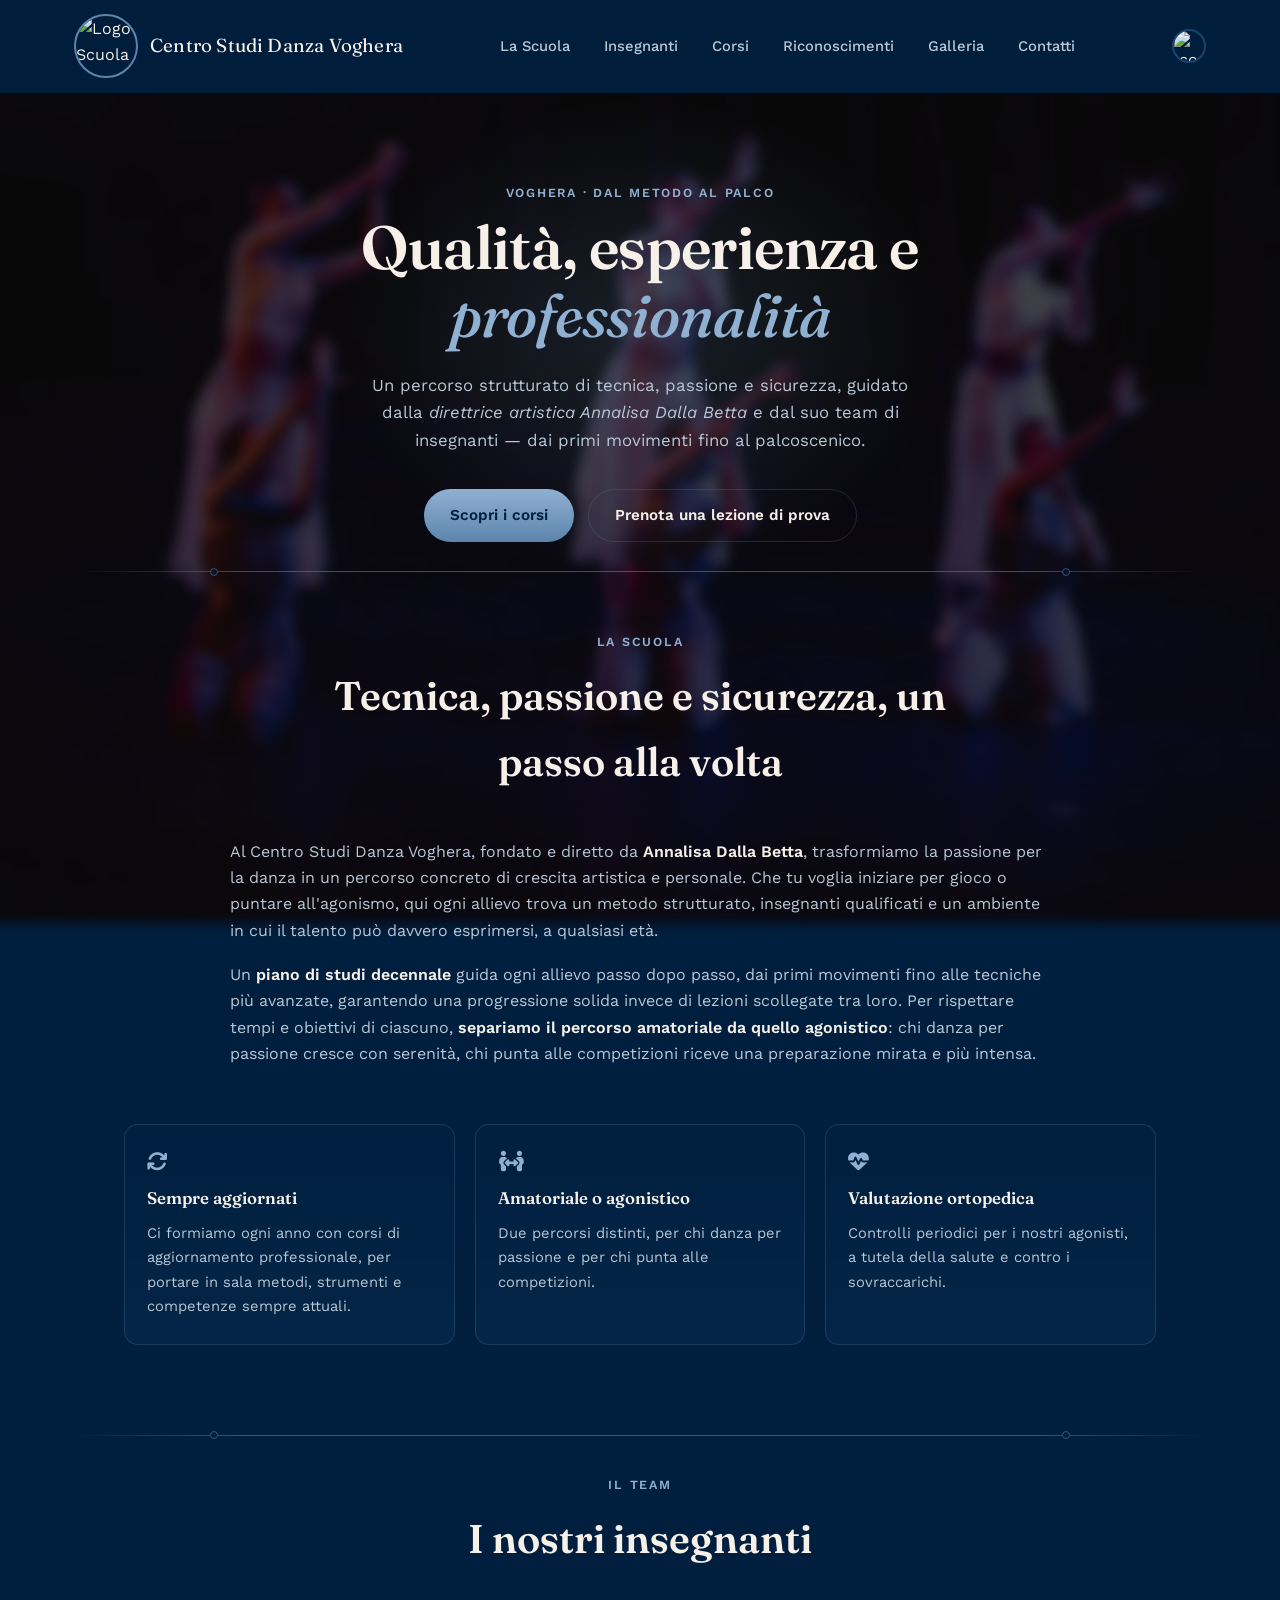
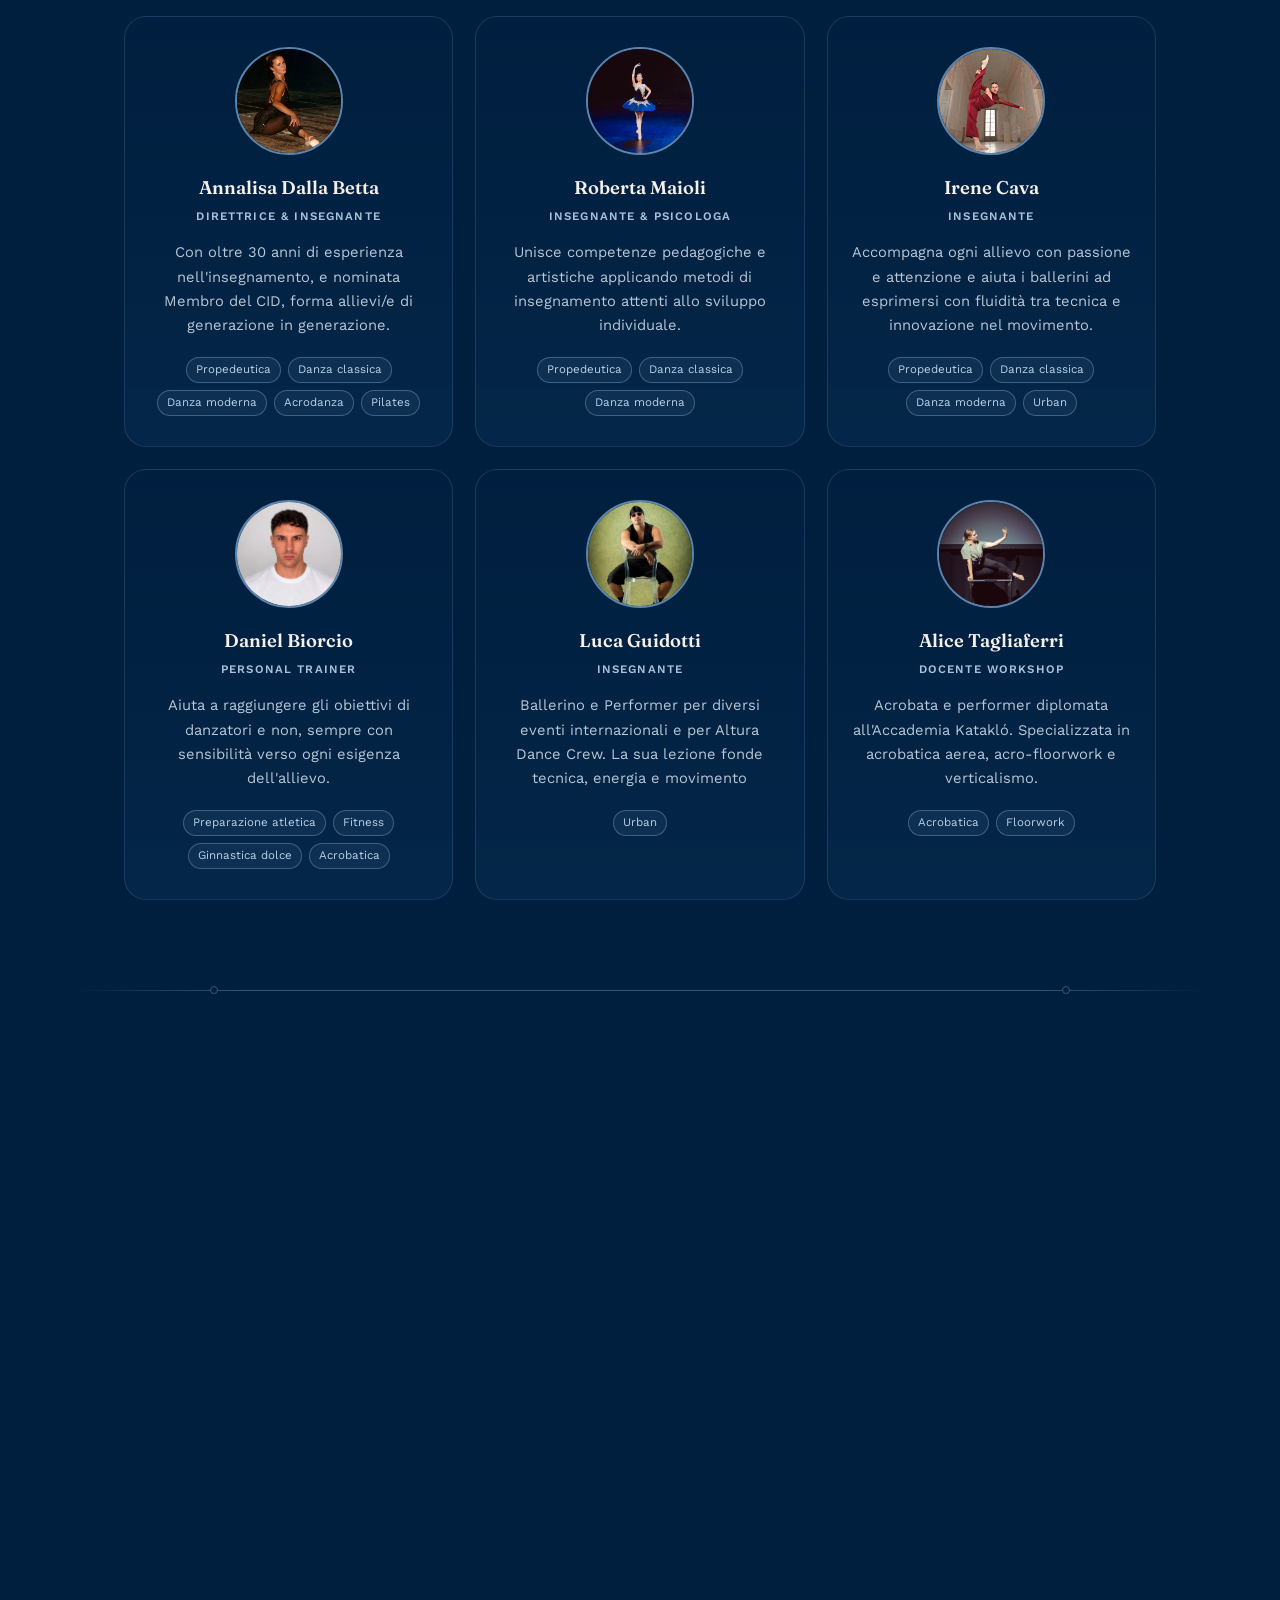
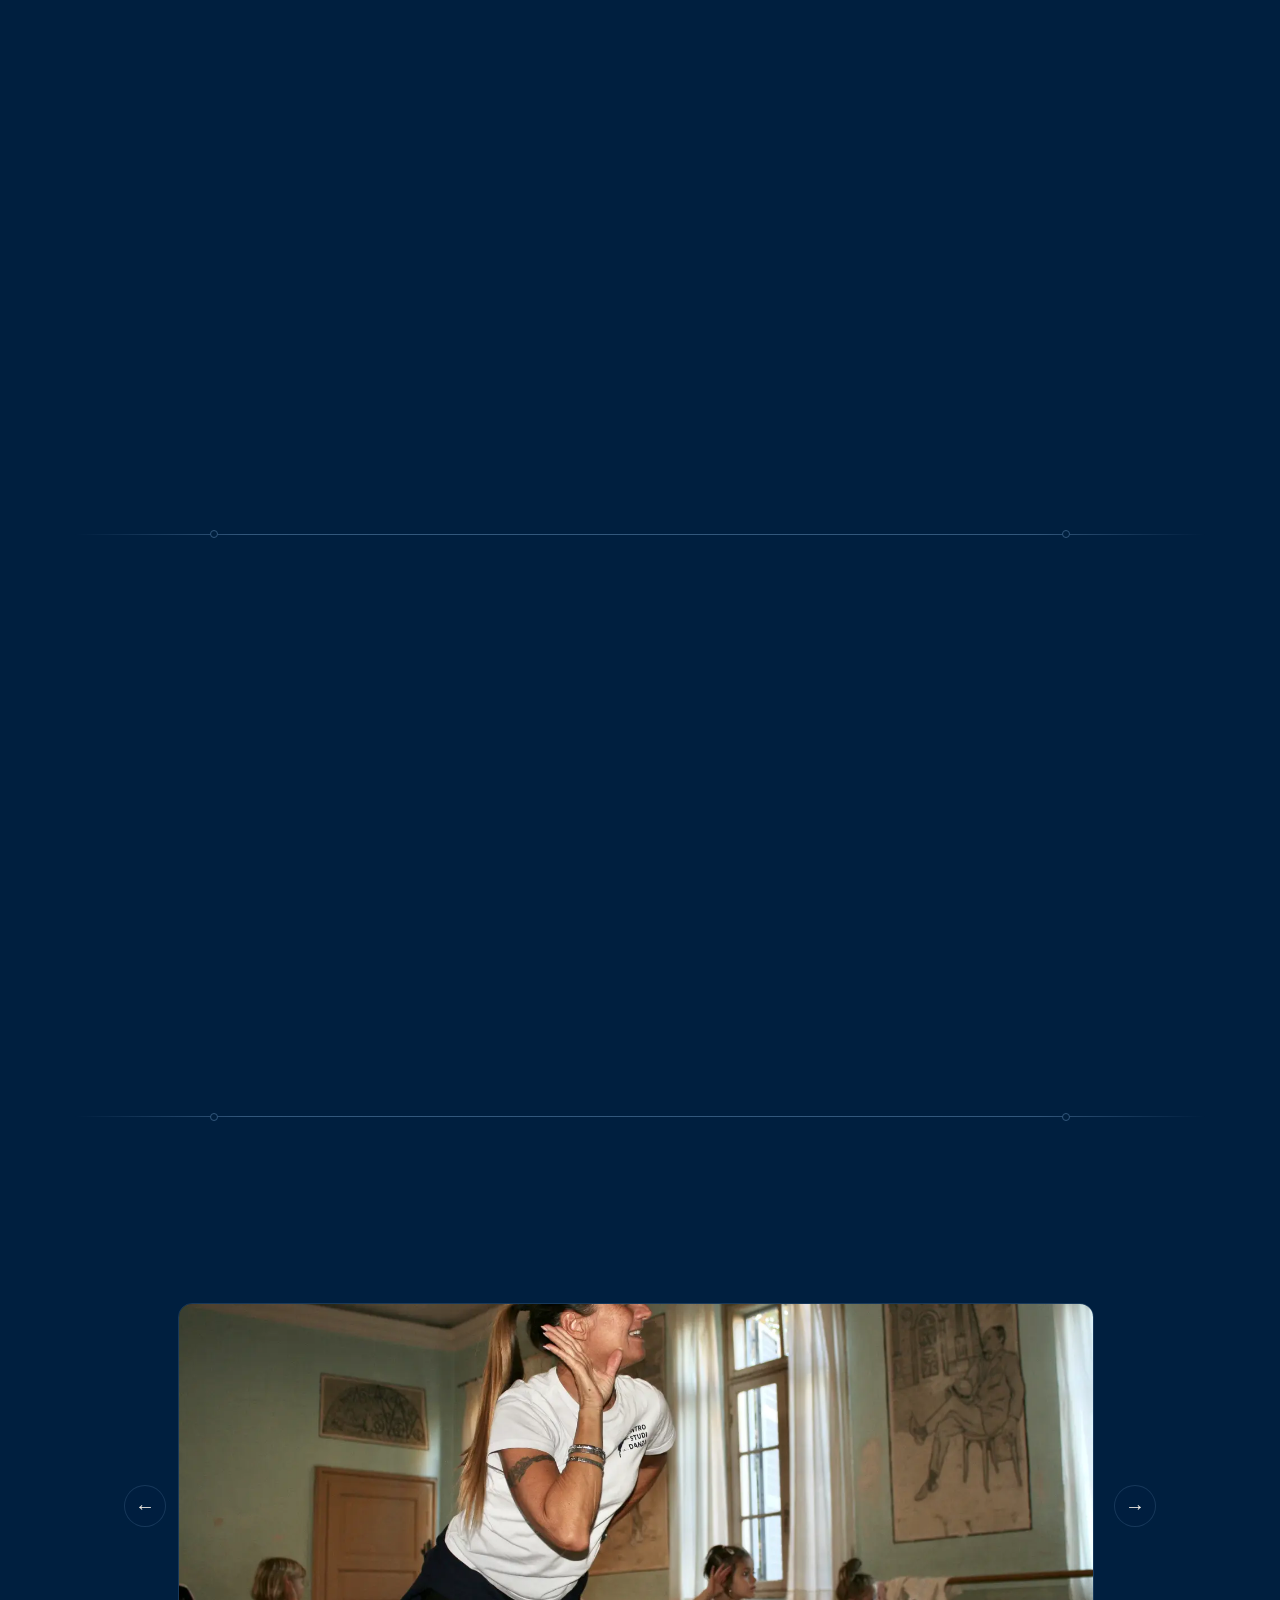
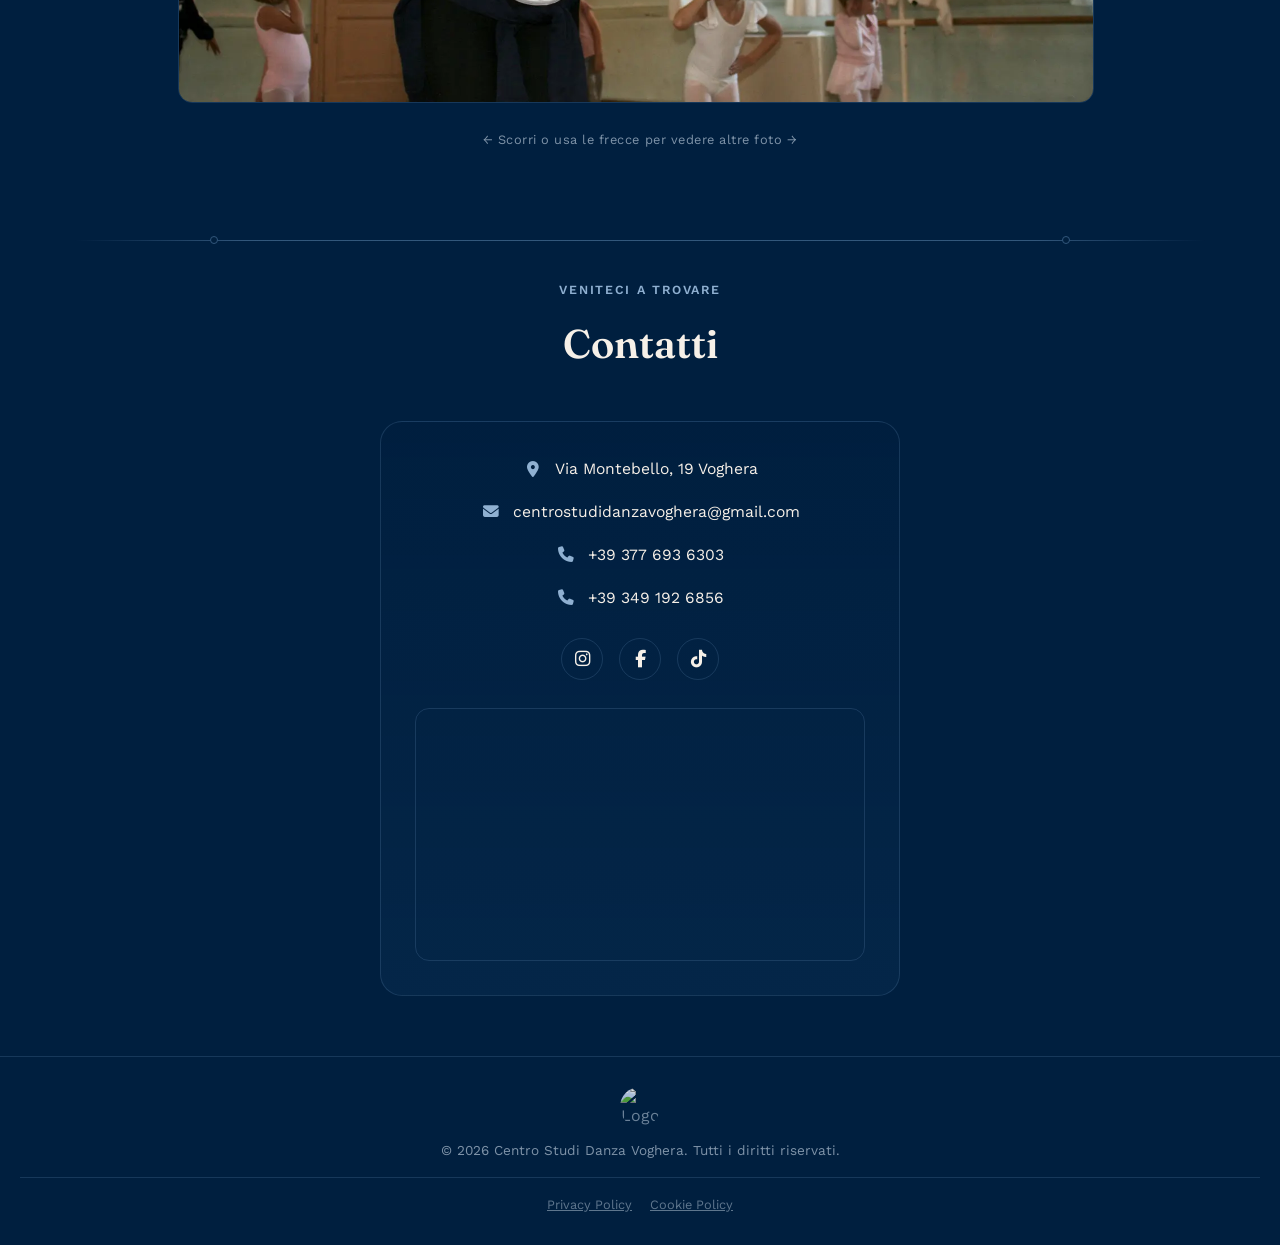
==== commit 34f4eb11: "Update index.html" ====
--- a/index.html
+++ b/index.html
@@ -278,7 +278,7 @@
                     <a href="https://www.tiktok.com/@centrostudidanzavoghera?lang=it-IT" target="_blank" aria-label="Pagina TikTok"><i class="fab fa-tiktok"></i></a>
                 </div>
                 <div class="map-wrap">
-                    <iframe src="https://www.google.com/maps?q=Viale+Montebello,+19,+Voghera&output=embed" title="Mappa della sede del Centro Studi Danza Voghera" loading="lazy" referrerpolicy="no-referrer-when-downgrade"></iframe>
+                    <iframe src="https://www.google.com/maps?q=Via+Montebello,+19,+Voghera&output=embed" title="Mappa della sede del Centro Studi Danza Voghera" loading="lazy" referrerpolicy="no-referrer-when-downgrade"></iframe>
                 </div>
             </div>
         </div>
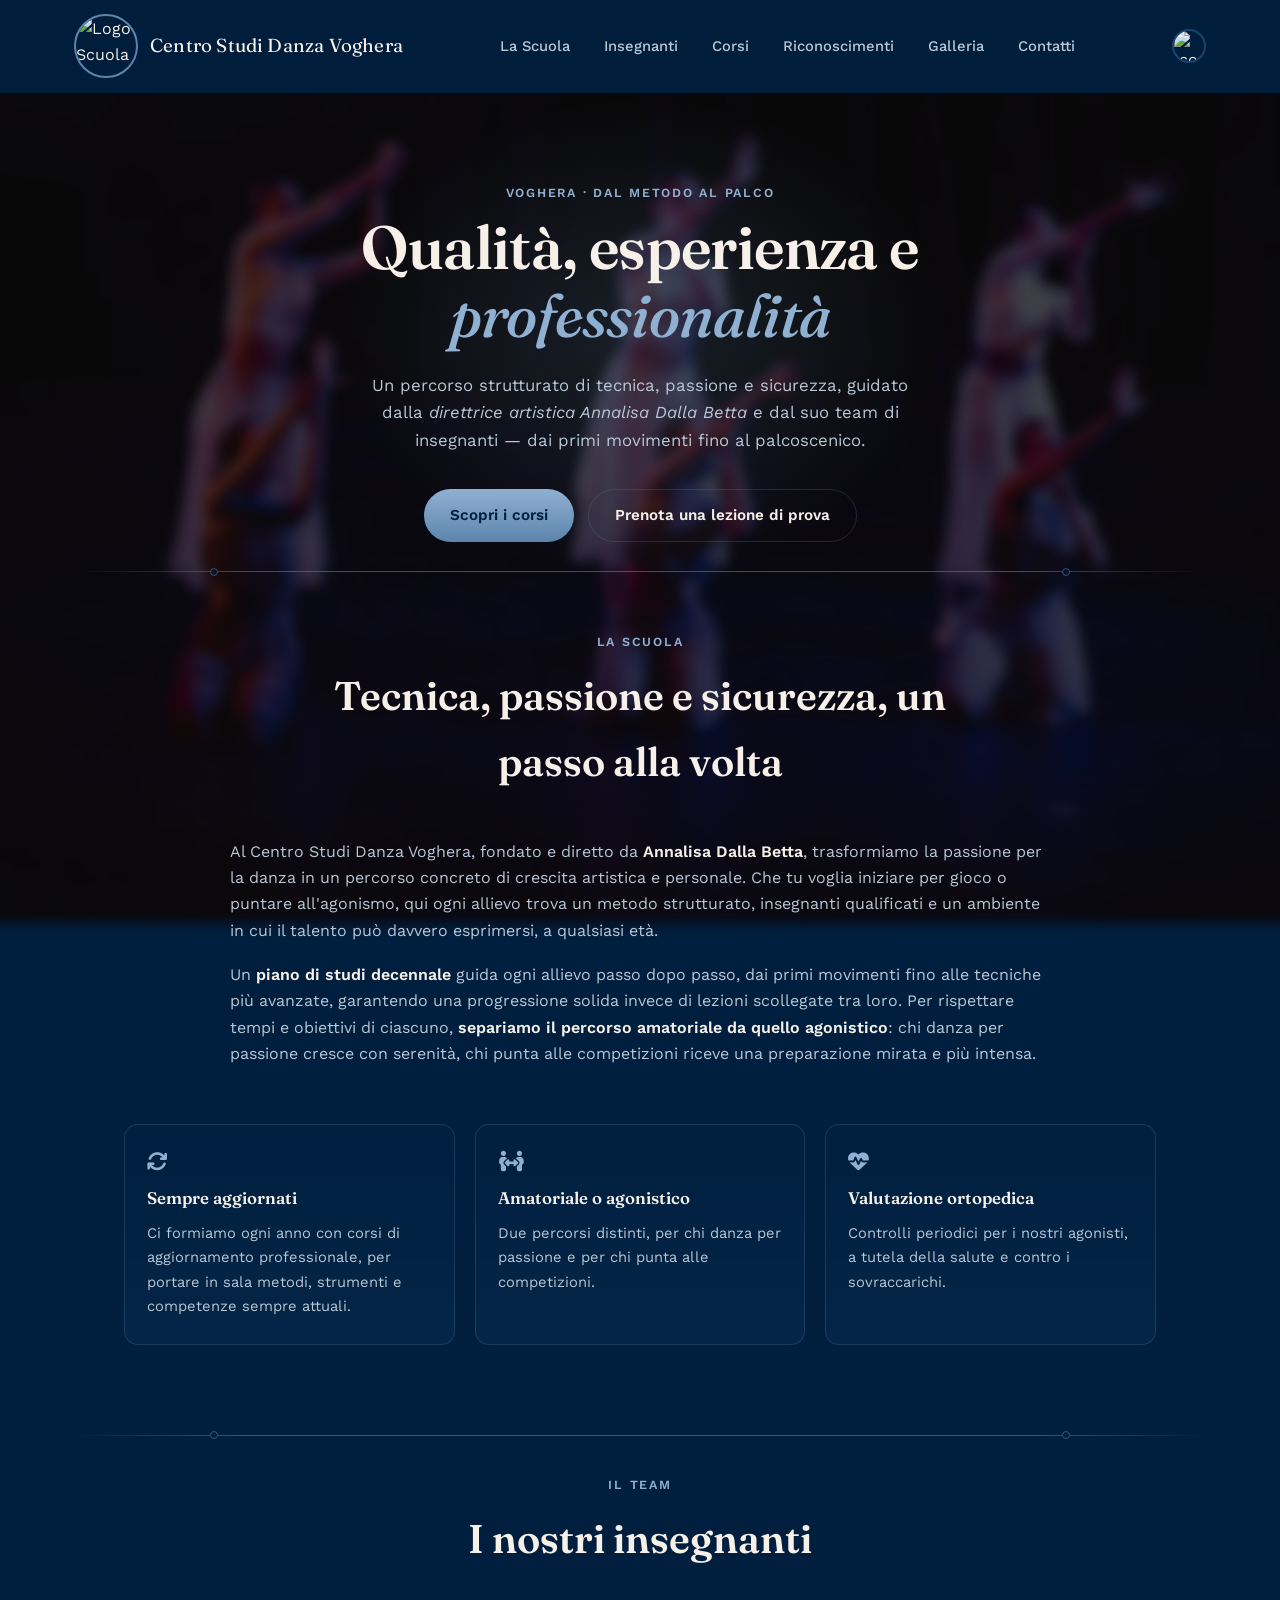
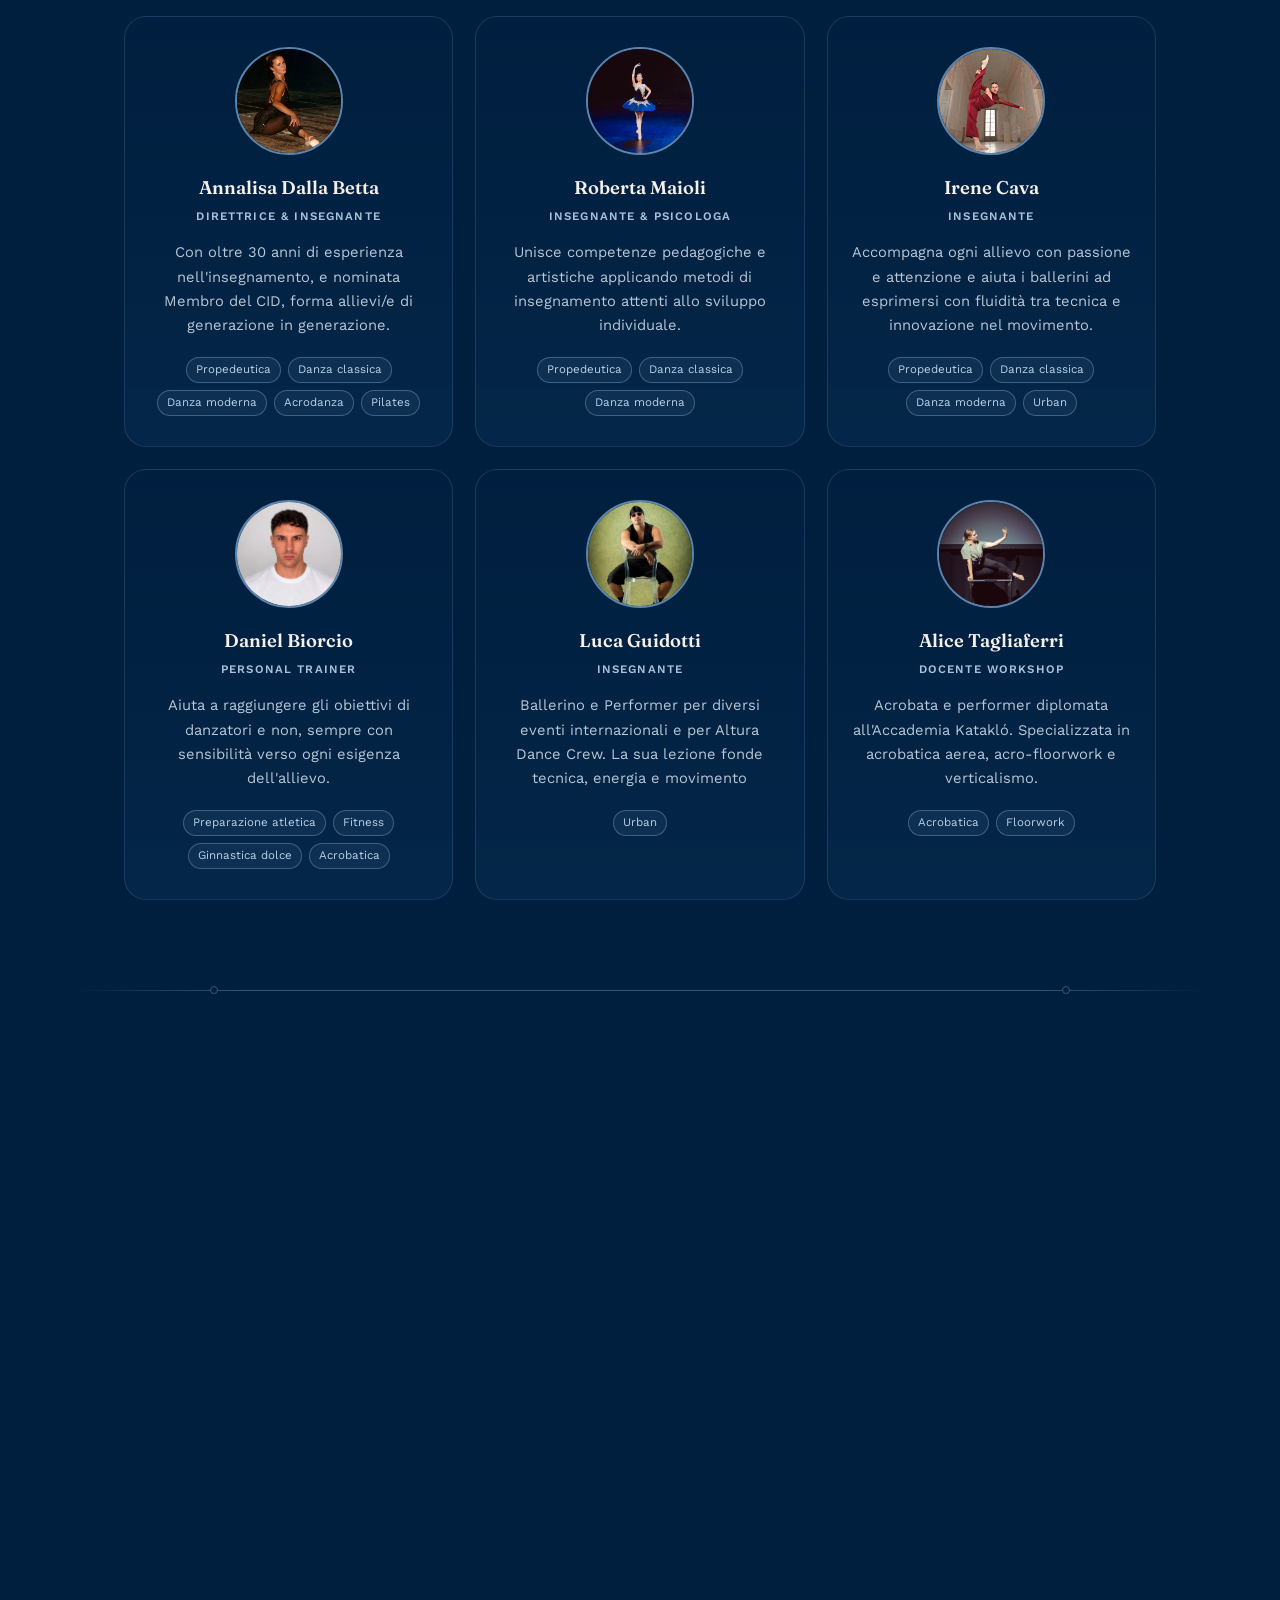
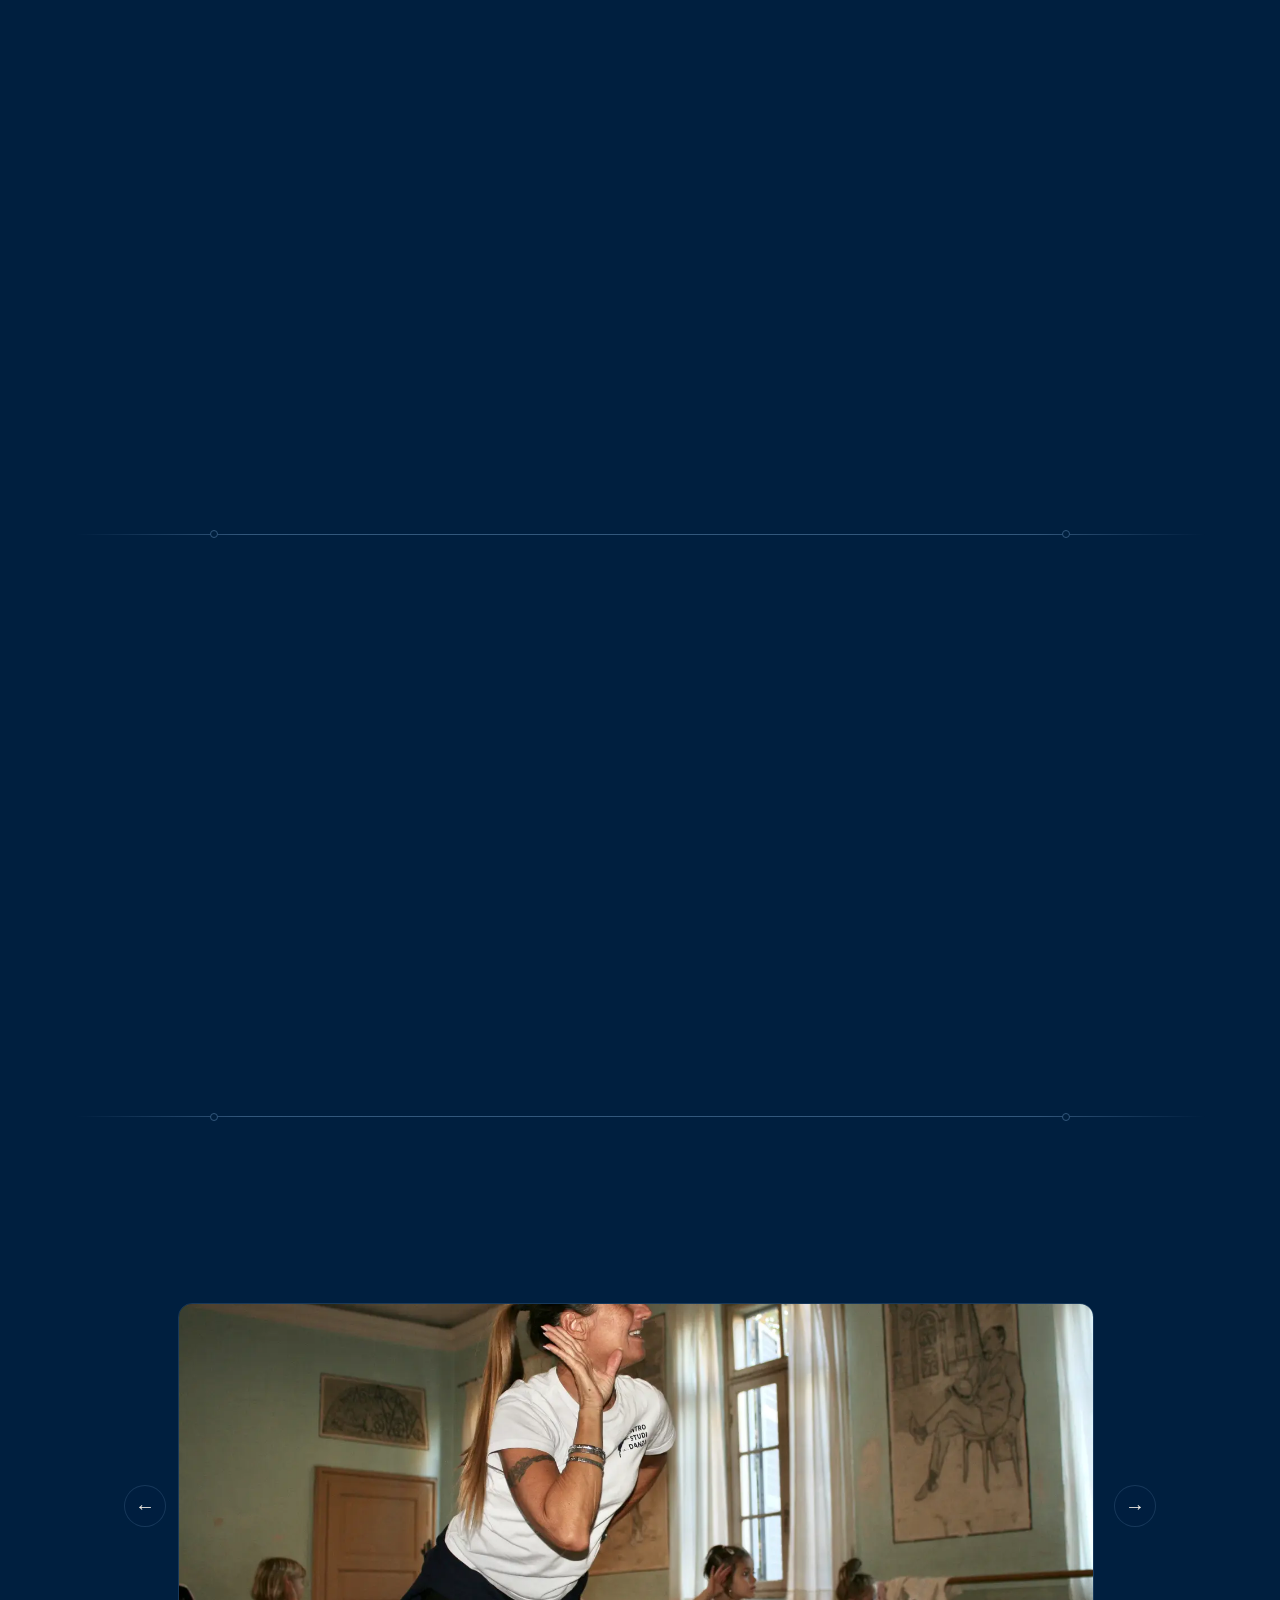
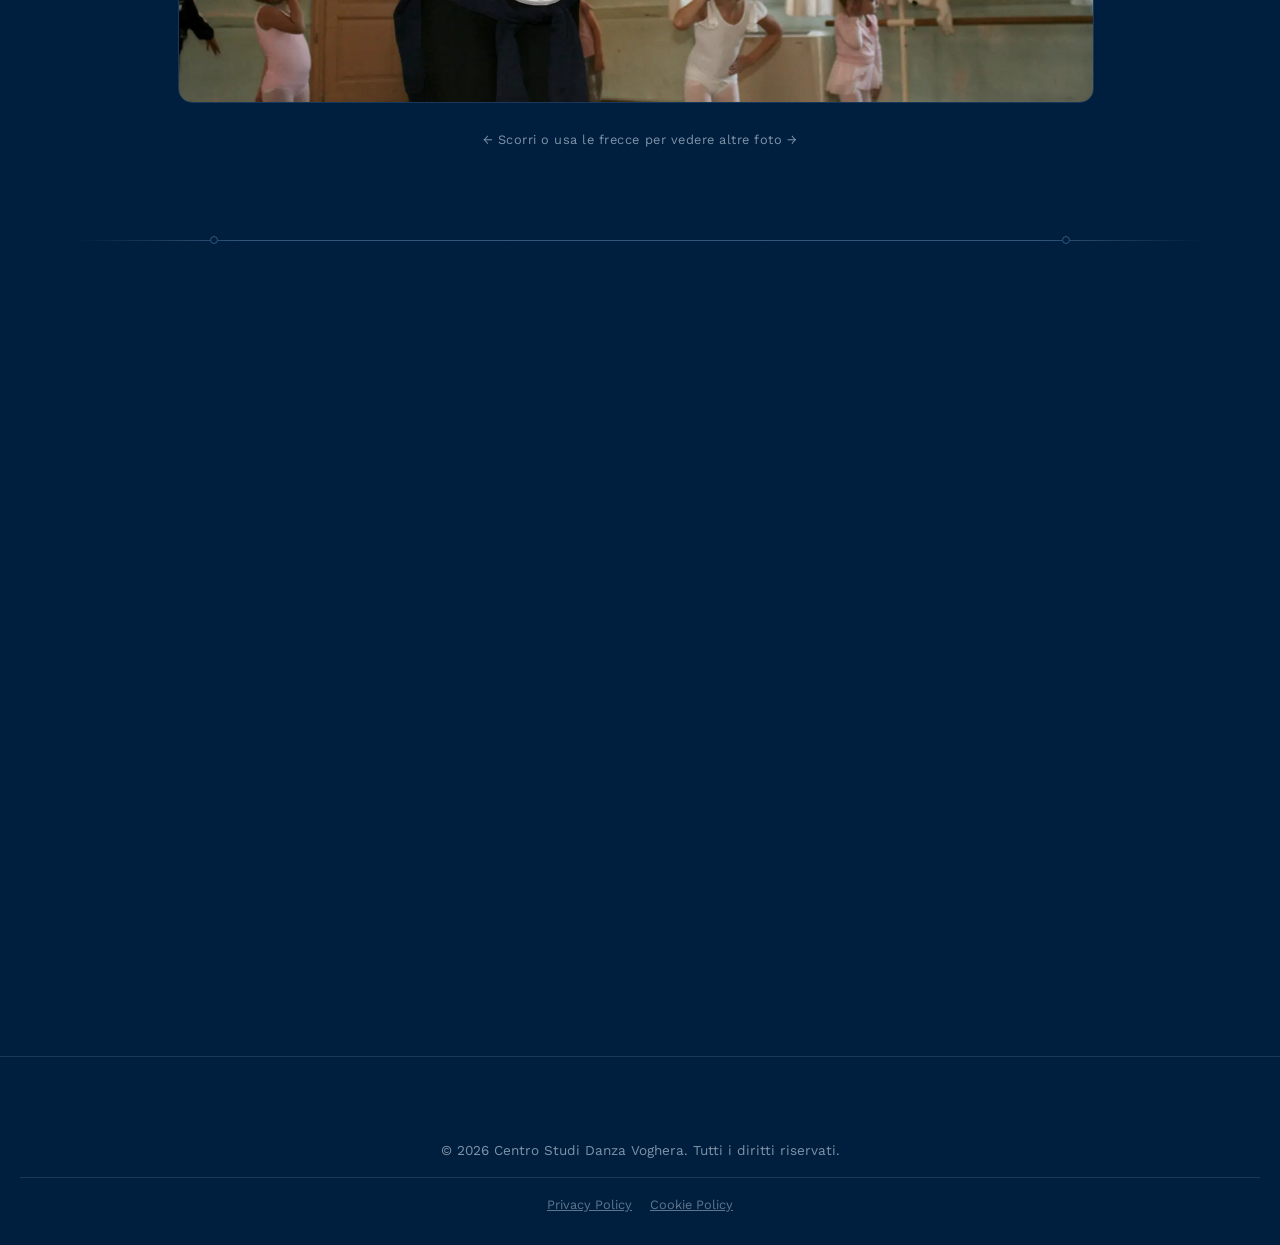
==== commit 4fb1a4cf: "Update index.html" ====
--- a/index.html
+++ b/index.html
@@ -2,7 +2,7 @@
 <html lang="it">
 <head>
     <meta charset="UTF-8">
-    <script type="text/javascript" src="https://embeds.iubenda.com/widgets/3793e9b0-da09-4a71-9e04-8647df5bb984.js"></script>
+    <script type="text/javascript" src="https://embeds.iubenda.com/widgets/ec4b02df-1263-403b-9523-b1b3ec7b7163.js"></script>
     <meta name="viewport" content="width=device-width, initial-scale=1.0">
     <title>Centro Studi Danza - Voghera</title>
     <meta name="description" content="Scuola di danza a Voghera diretta da Annalisa Dalla Betta. Offriamo corsi di propedeutica, danza classica e moderna, urban, fitness, pilates e attività per adulti e terza età.">
@@ -267,7 +267,7 @@
         <div class="contatti-grid reveal">
             <div class="contatti-card">
                 <ul class="contatti-list">
-                    <li><i class="fa-solid fa-location-dot" aria-hidden="true"></i> <a href="https://maps.app.goo.gl/6cRatknnE68chG8A6" target="_blank" rel="noopener">Via Montebello, 19 Voghera</a></li>
+                    <li><i class="fa-solid fa-location-dot" aria-hidden="true"></i> <a href="https://maps.app.goo.gl/J7d8oWXyfTpD91jP8" target="_blank" rel="noopener">Via Montebello, 19 Voghera</a></li>
                     <li><i class="fa-solid fa-envelope" aria-hidden="true"></i> <a href="mailto:centrostudidanzavoghera@gmail.com">centrostudidanzavoghera@gmail.com</a></li>
                     <li><i class="fa-solid fa-phone" aria-hidden="true"></i> <a href="tel:+393776936303">+39 377 693 6303</a></li>
                     <li><i class="fa-solid fa-phone" aria-hidden="true"></i> <a href="tel:+393491926856">+39 349 192 6856</a></li>
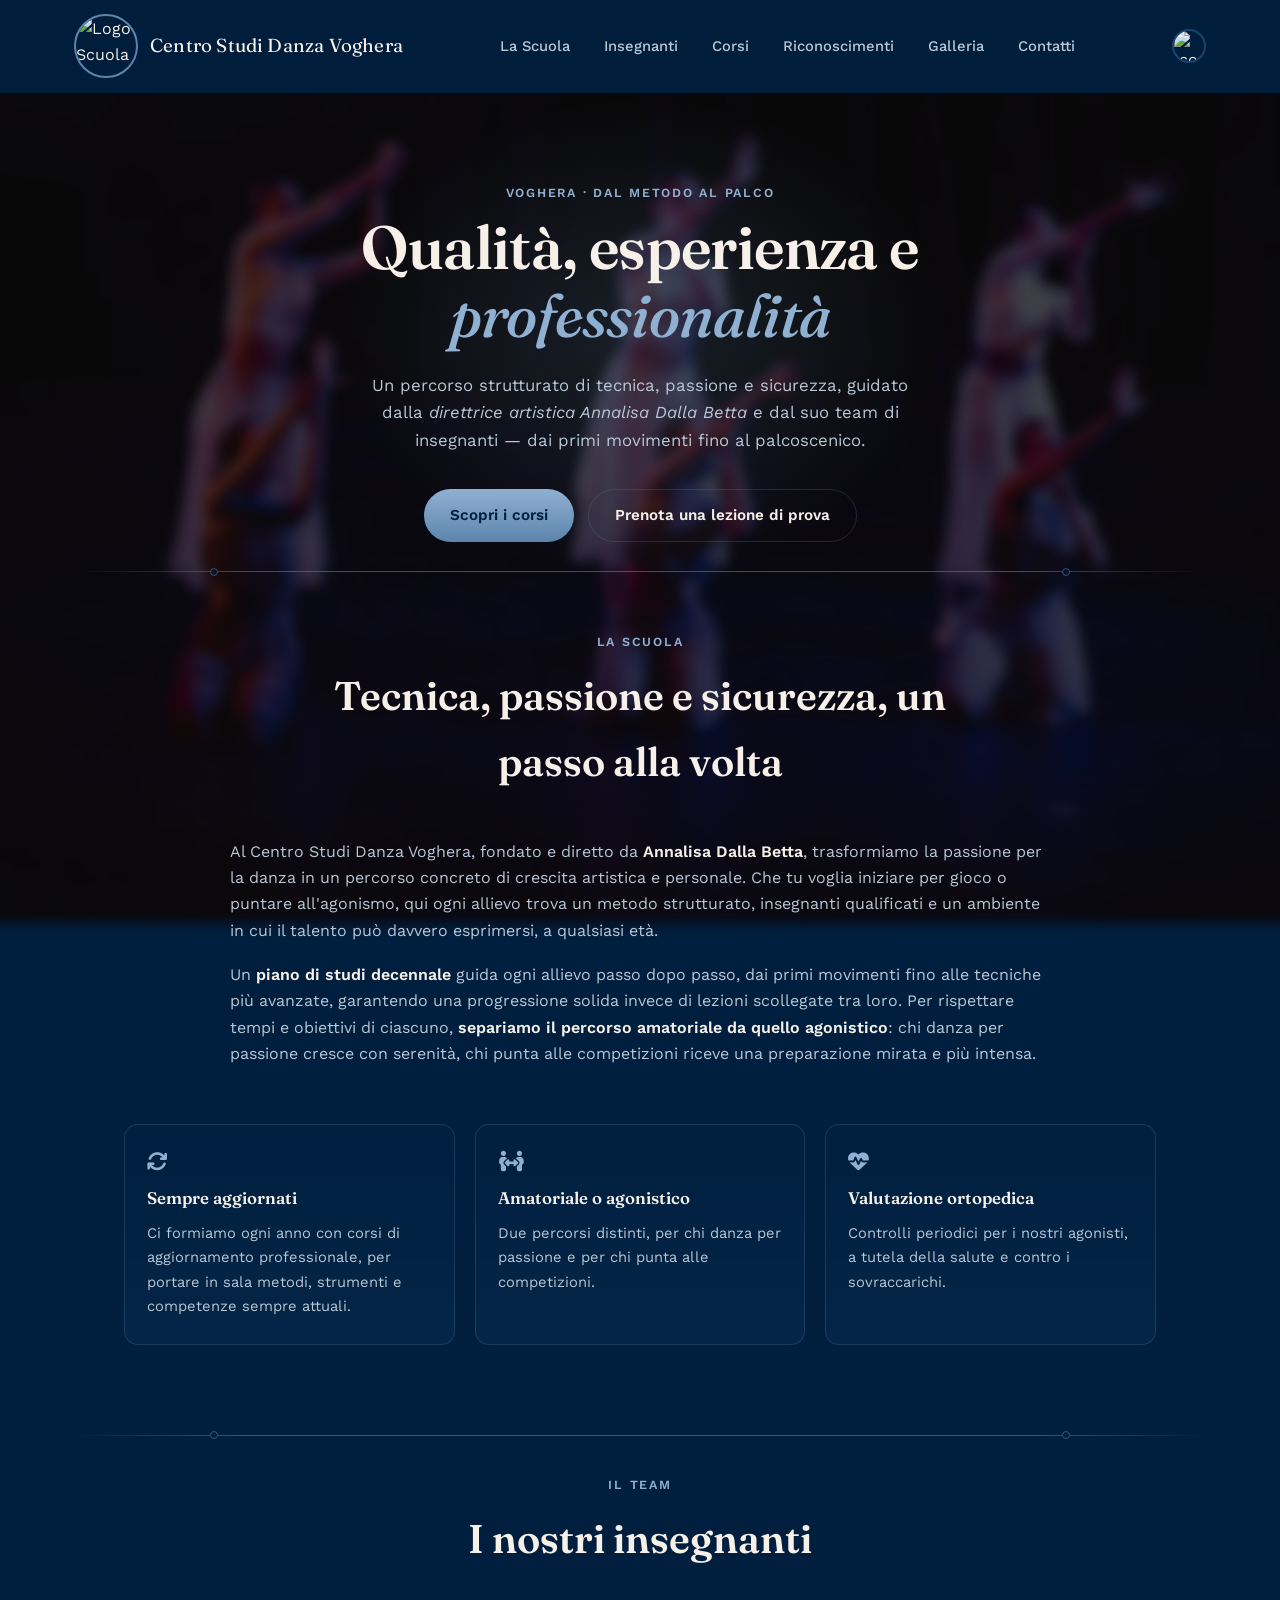
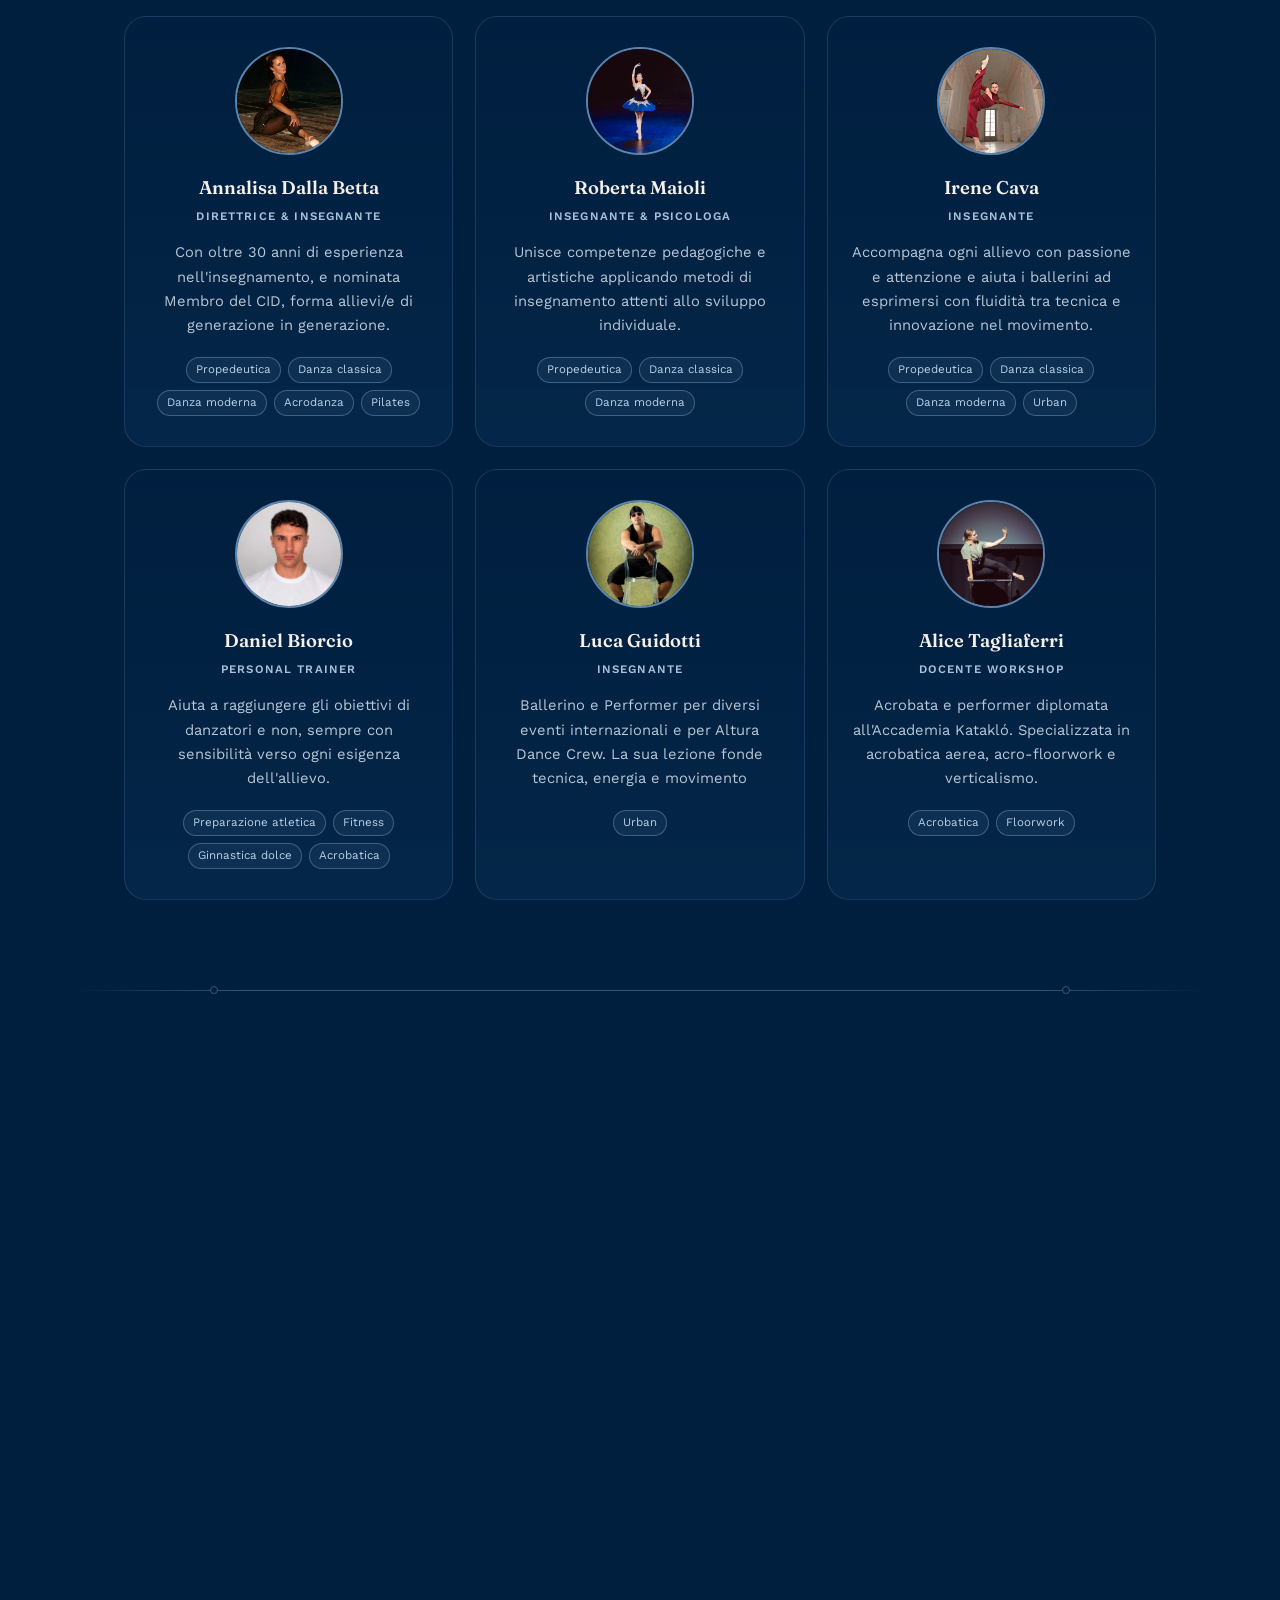
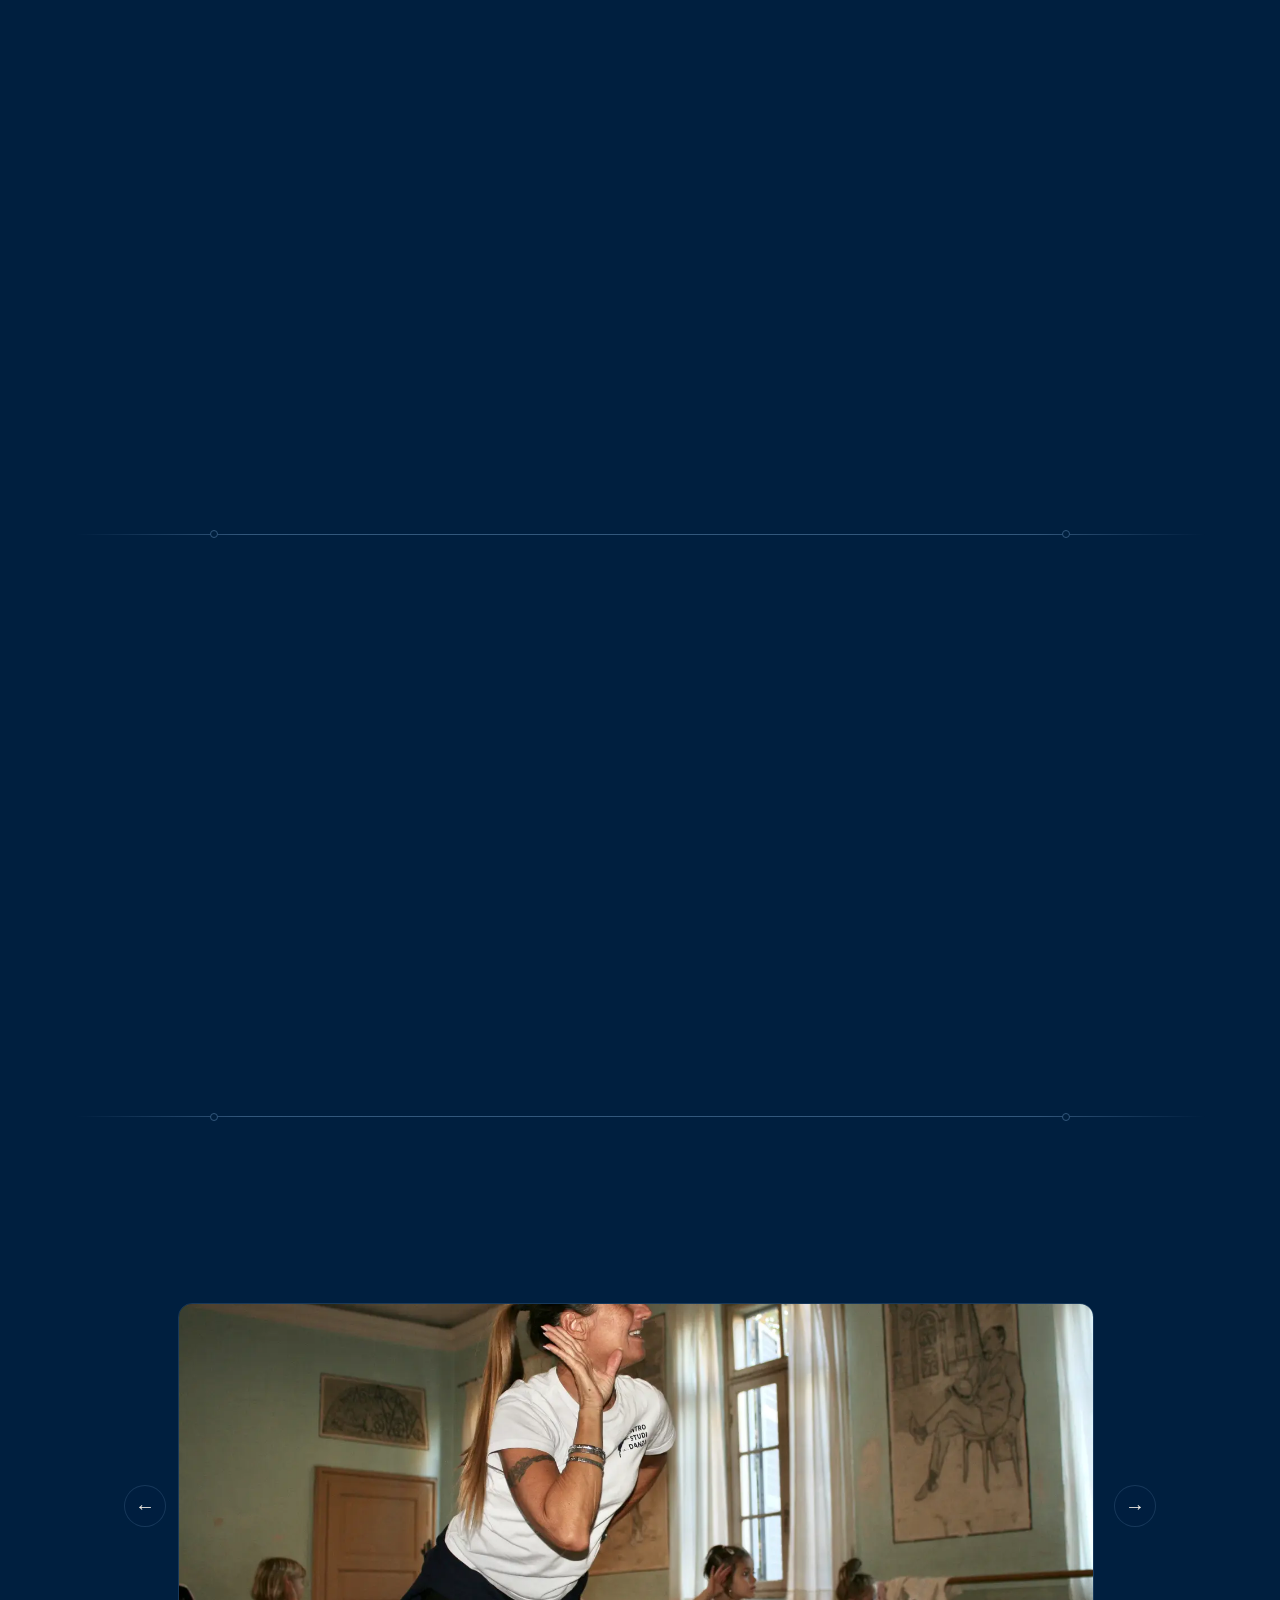
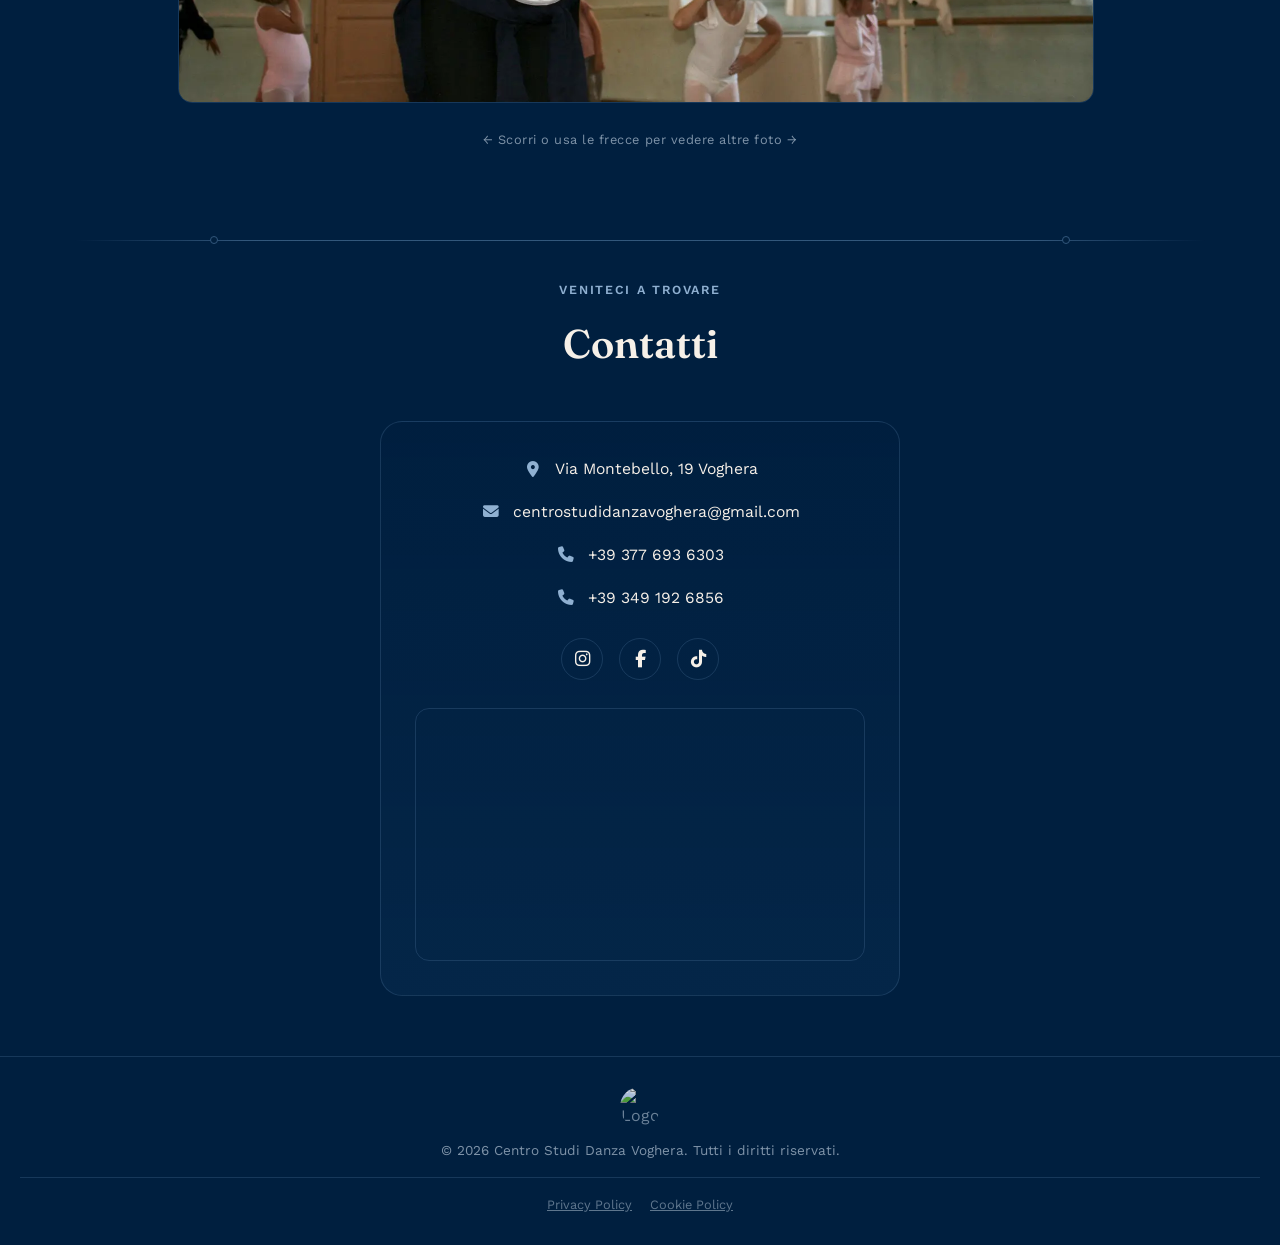
==== commit 1b359541: "Update index.html" ====
--- a/index.html
+++ b/index.html
@@ -291,8 +291,8 @@
         <p>&copy; 2026 Centro Studi Danza Voghera. Tutti i diritti riservati.</p>
     </div>
     <div class="footer-legal">
-        <a href="https://www.iubenda.com/privacy-policy/88877278" class="iubenda-white iubenda-noiframe iubenda-embed" title="Privacy Policy ">Privacy Policy</a><script type="text/javascript">(function (w,d) {var loader = function () {var s = d.createElement("script"), tag = d.getElementsByTagName("script")[0]; s.src="https://cdn.iubenda.com/iubenda.js"; tag.parentNode.insertBefore(s,tag);}; if(w.addEventListener){w.addEventListener("load", loader, false);}else if(w.attachEvent){w.attachEvent("onload", loader);}else{w.onload = loader;}})(window, document);</script>
-        <a href="https://www.iubenda.com/privacy-policy/88877278/cookie-policy" class="iubenda-white iubenda-noiframe iubenda-embed" title="Cookie Policy ">Cookie Policy</a><script type="text/javascript">(function (w,d) {var loader = function () {var s = d.createElement("script"), tag = d.getElementsByTagName("script")[0]; s.src="https://cdn.iubenda.com/iubenda.js"; tag.parentNode.insertBefore(s,tag);}; if(w.addEventListener){w.addEventListener("load", loader, false);}else if(w.attachEvent){w.attachEvent("onload", loader);}else{w.onload = loader;}})(window, document);</script>
+        <a href="https://www.iubenda.com/privacy-policy/73101432" class="iubenda-white iubenda-noiframe iubenda-embed" title="Privacy Policy ">Privacy Policy</a><script type="text/javascript">(function (w,d) {var loader = function () {var s = d.createElement("script"), tag = d.getElementsByTagName("script")[0]; s.src="https://cdn.iubenda.com/iubenda.js"; tag.parentNode.insertBefore(s,tag);}; if(w.addEventListener){w.addEventListener("load", loader, false);}else if(w.attachEvent){w.attachEvent("onload", loader);}else{w.onload = loader;}})(window, document);</script>
+        <a href="https://www.iubenda.com/privacy-policy/73101432/cookie-policy" class="iubenda-white iubenda-noiframe iubenda-embed" title="Cookie Policy ">Cookie Policy</a><script type="text/javascript">(function (w,d) {var loader = function () {var s = d.createElement("script"), tag = d.getElementsByTagName("script")[0]; s.src="https://cdn.iubenda.com/iubenda.js"; tag.parentNode.insertBefore(s,tag);}; if(w.addEventListener){w.addEventListener("load", loader, false);}else if(w.attachEvent){w.attachEvent("onload", loader);}else{w.onload = loader;}})(window, document);</script>
     </div>
 </footer>
 
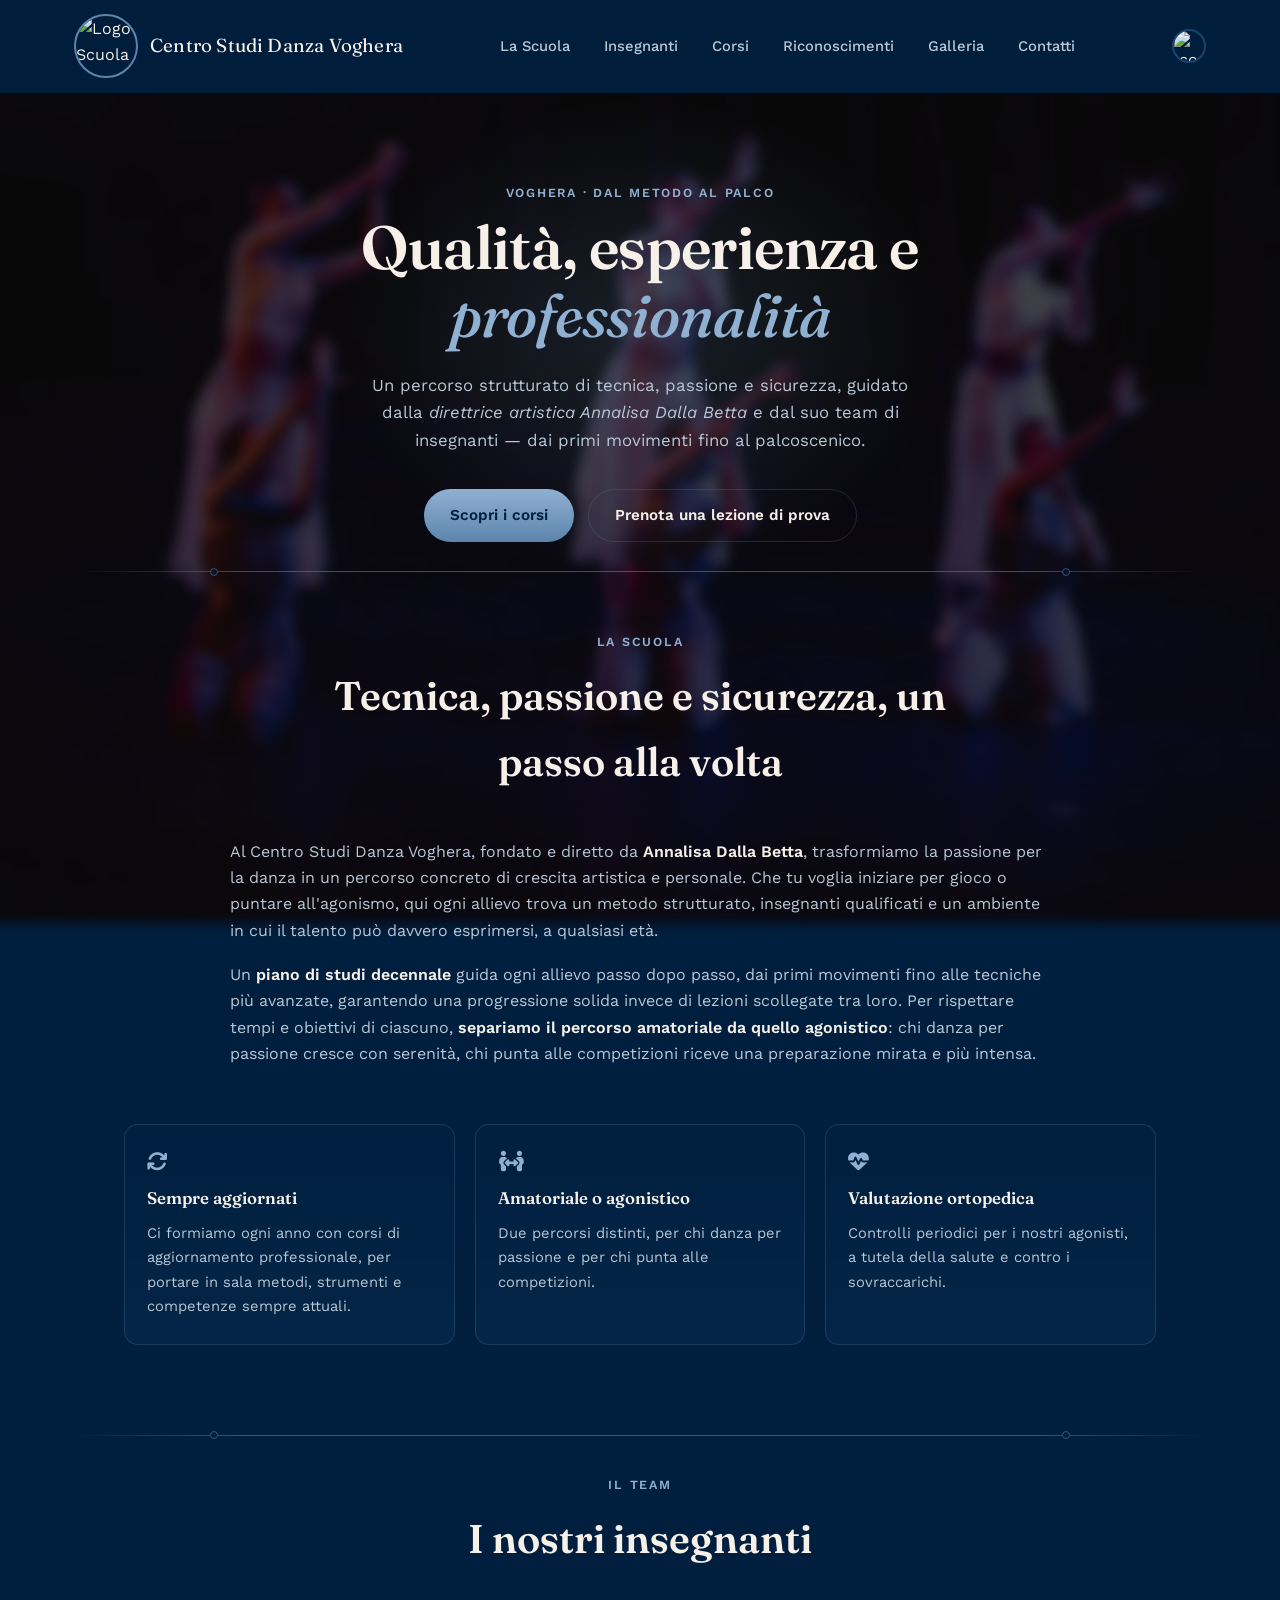
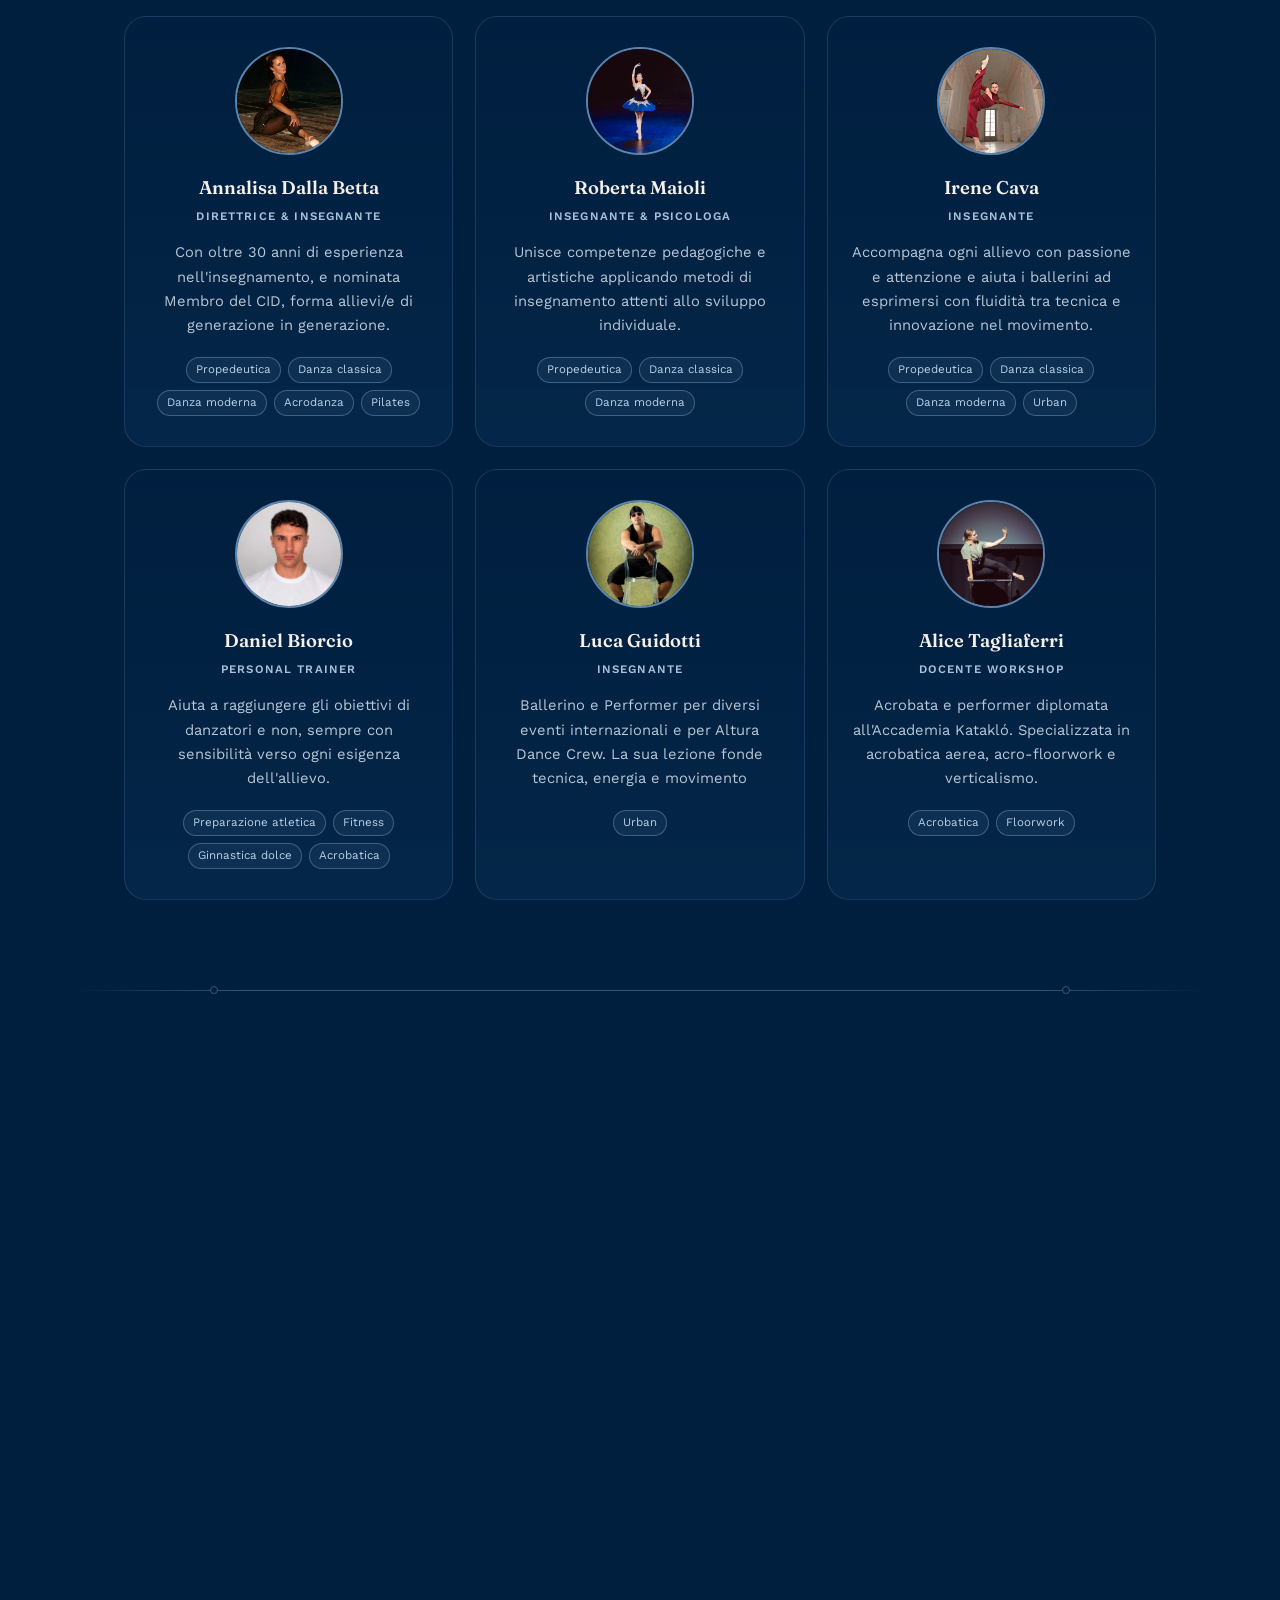
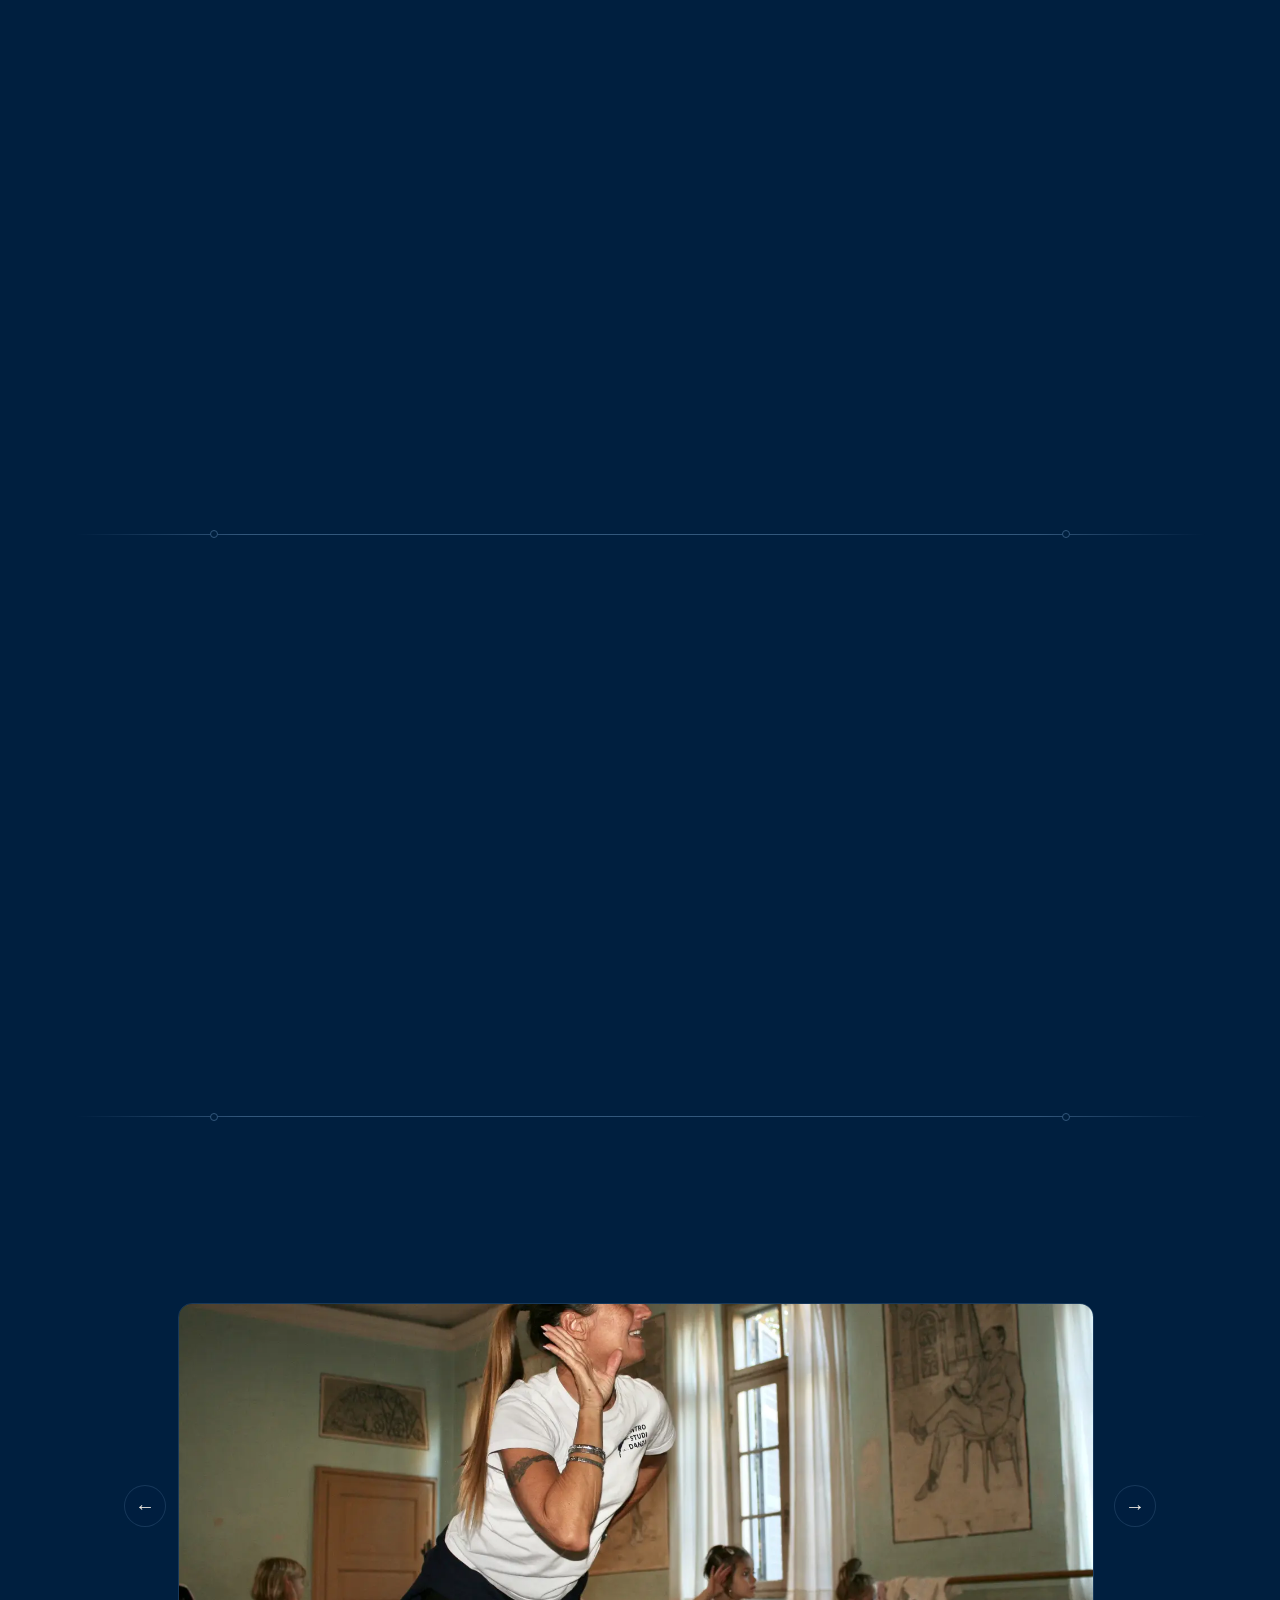
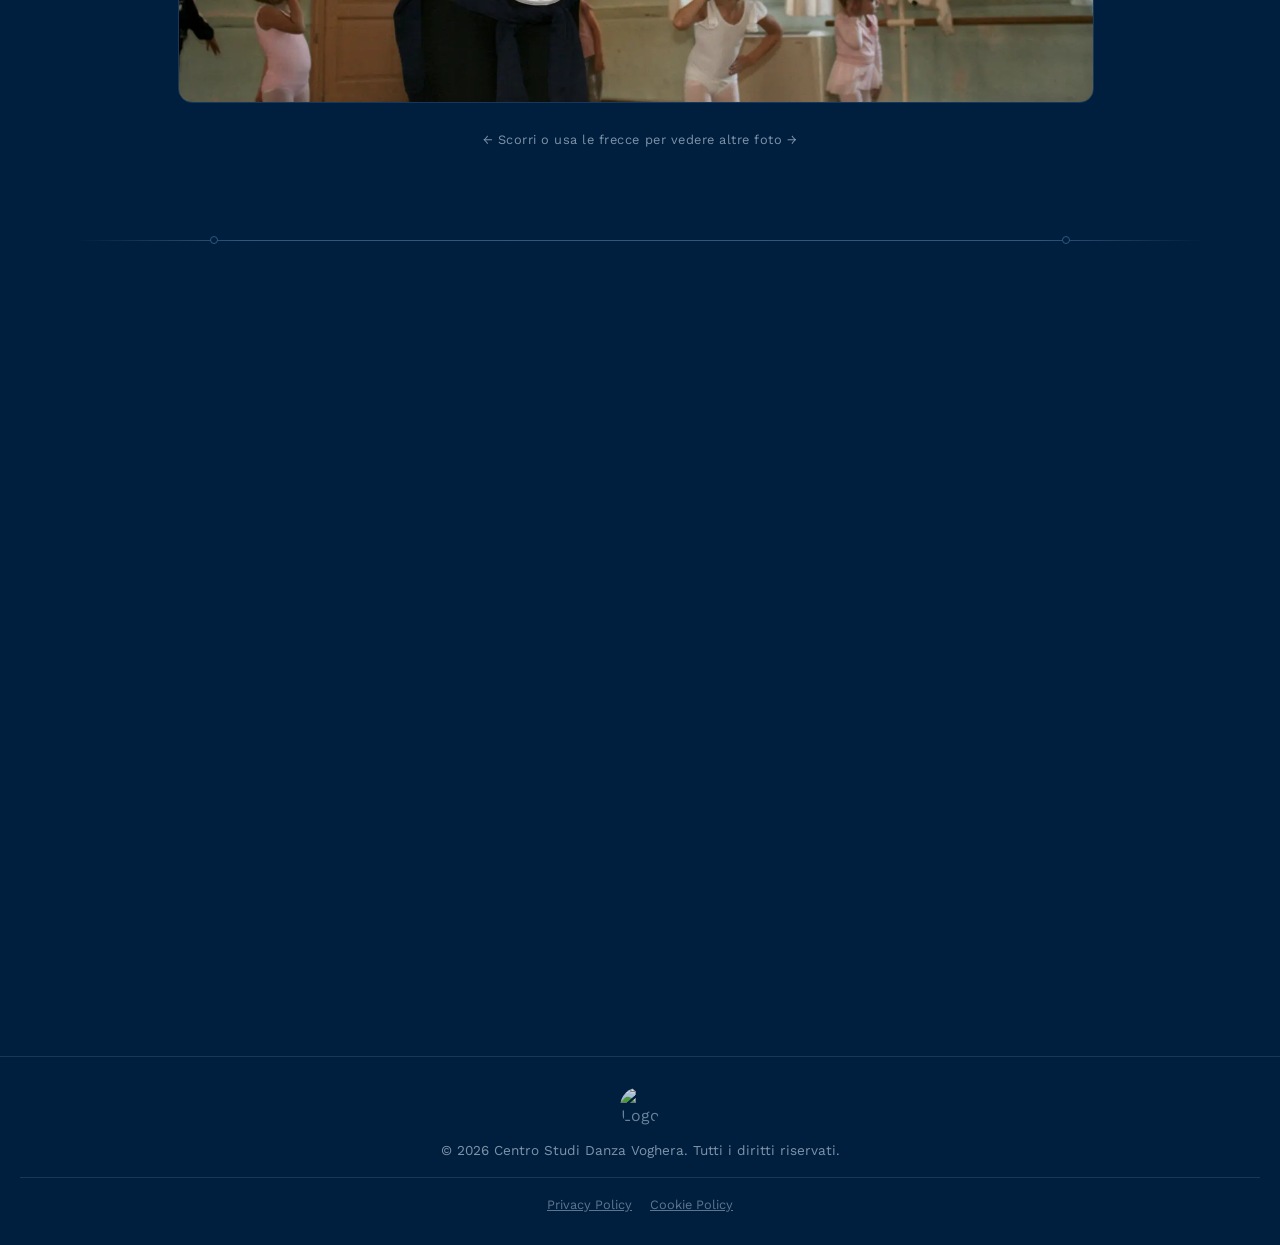
==== commit ba7e208e: "Improve skills navigation and Iubenda footer loading" ====
--- a/index.html
+++ b/index.html
@@ -288,11 +288,11 @@
 <footer>
     <div class="footer-inner">
         <img src="immagini-insegnanti/logo.webp" alt="Logo Scuola" width="40" height="40" loading="lazy">
-        <p>&copy; 2026 Centro Studi Danza Voghera. Tutti i diritti riservati.</p>
+        <p>&copy; <span id="copyright-year">2026</span> Centro Studi Danza Voghera. Tutti i diritti riservati.</p>
     </div>
     <div class="footer-legal">
-        <a href="https://www.iubenda.com/privacy-policy/73101432" class="iubenda-white iubenda-noiframe iubenda-embed" title="Privacy Policy ">Privacy Policy</a><script type="text/javascript">(function (w,d) {var loader = function () {var s = d.createElement("script"), tag = d.getElementsByTagName("script")[0]; s.src="https://cdn.iubenda.com/iubenda.js"; tag.parentNode.insertBefore(s,tag);}; if(w.addEventListener){w.addEventListener("load", loader, false);}else if(w.attachEvent){w.attachEvent("onload", loader);}else{w.onload = loader;}})(window, document);</script>
-        <a href="https://www.iubenda.com/privacy-policy/73101432/cookie-policy" class="iubenda-white iubenda-noiframe iubenda-embed" title="Cookie Policy ">Cookie Policy</a><script type="text/javascript">(function (w,d) {var loader = function () {var s = d.createElement("script"), tag = d.getElementsByTagName("script")[0]; s.src="https://cdn.iubenda.com/iubenda.js"; tag.parentNode.insertBefore(s,tag);}; if(w.addEventListener){w.addEventListener("load", loader, false);}else if(w.attachEvent){w.attachEvent("onload", loader);}else{w.onload = loader;}})(window, document);</script>
+        <a href="https://www.iubenda.com/privacy-policy/73101432" class="iubenda-white iubenda-noiframe iubenda-embed" title="Privacy Policy ">Privacy Policy</a>
+        <a href="https://www.iubenda.com/privacy-policy/73101432/cookie-policy" class="iubenda-white iubenda-noiframe iubenda-embed" title="Cookie Policy ">Cookie Policy</a>
     </div>
 </footer>
 
@@ -303,10 +303,27 @@
 
 <script>
     // Modale galleria
+    document.getElementById("copyright-year").textContent = new Date().getFullYear();
+
     const modal = document.getElementById("modal-galleria");
     const modalImg = document.getElementById("modal-img");
     const immaginiCliccabili = document.querySelectorAll(".grid-galleria img, #logo, .insegnante img, .header-icona, .nav-partners img");
     const closeBtn = document.querySelector(".close-btn");
+
+    // Le skills portano direttamente ai dettagli dei corsi.
+    const coursesTarget = document.querySelector("#corsi .corsi-cards");
+    document.querySelectorAll(".insegnante-skills li").forEach(skill => {
+        skill.setAttribute("role", "button");
+        skill.setAttribute("tabindex", "0");
+        const goToCourses = (event) => {
+            if (event.type === "keydown" && event.key !== "Enter" && event.key !== " ") return;
+            event.preventDefault();
+            const top = coursesTarget.getBoundingClientRect().top + window.scrollY - 24;
+            window.scrollTo({ top, behavior: "smooth" });
+        };
+        skill.addEventListener("click", goToCourses);
+        skill.addEventListener("keydown", goToCourses);
+    });
 
     const gallery = document.querySelector(".grid-galleria");
     const galleryStep = () => Math.max(gallery.clientWidth * 0.78, 260);
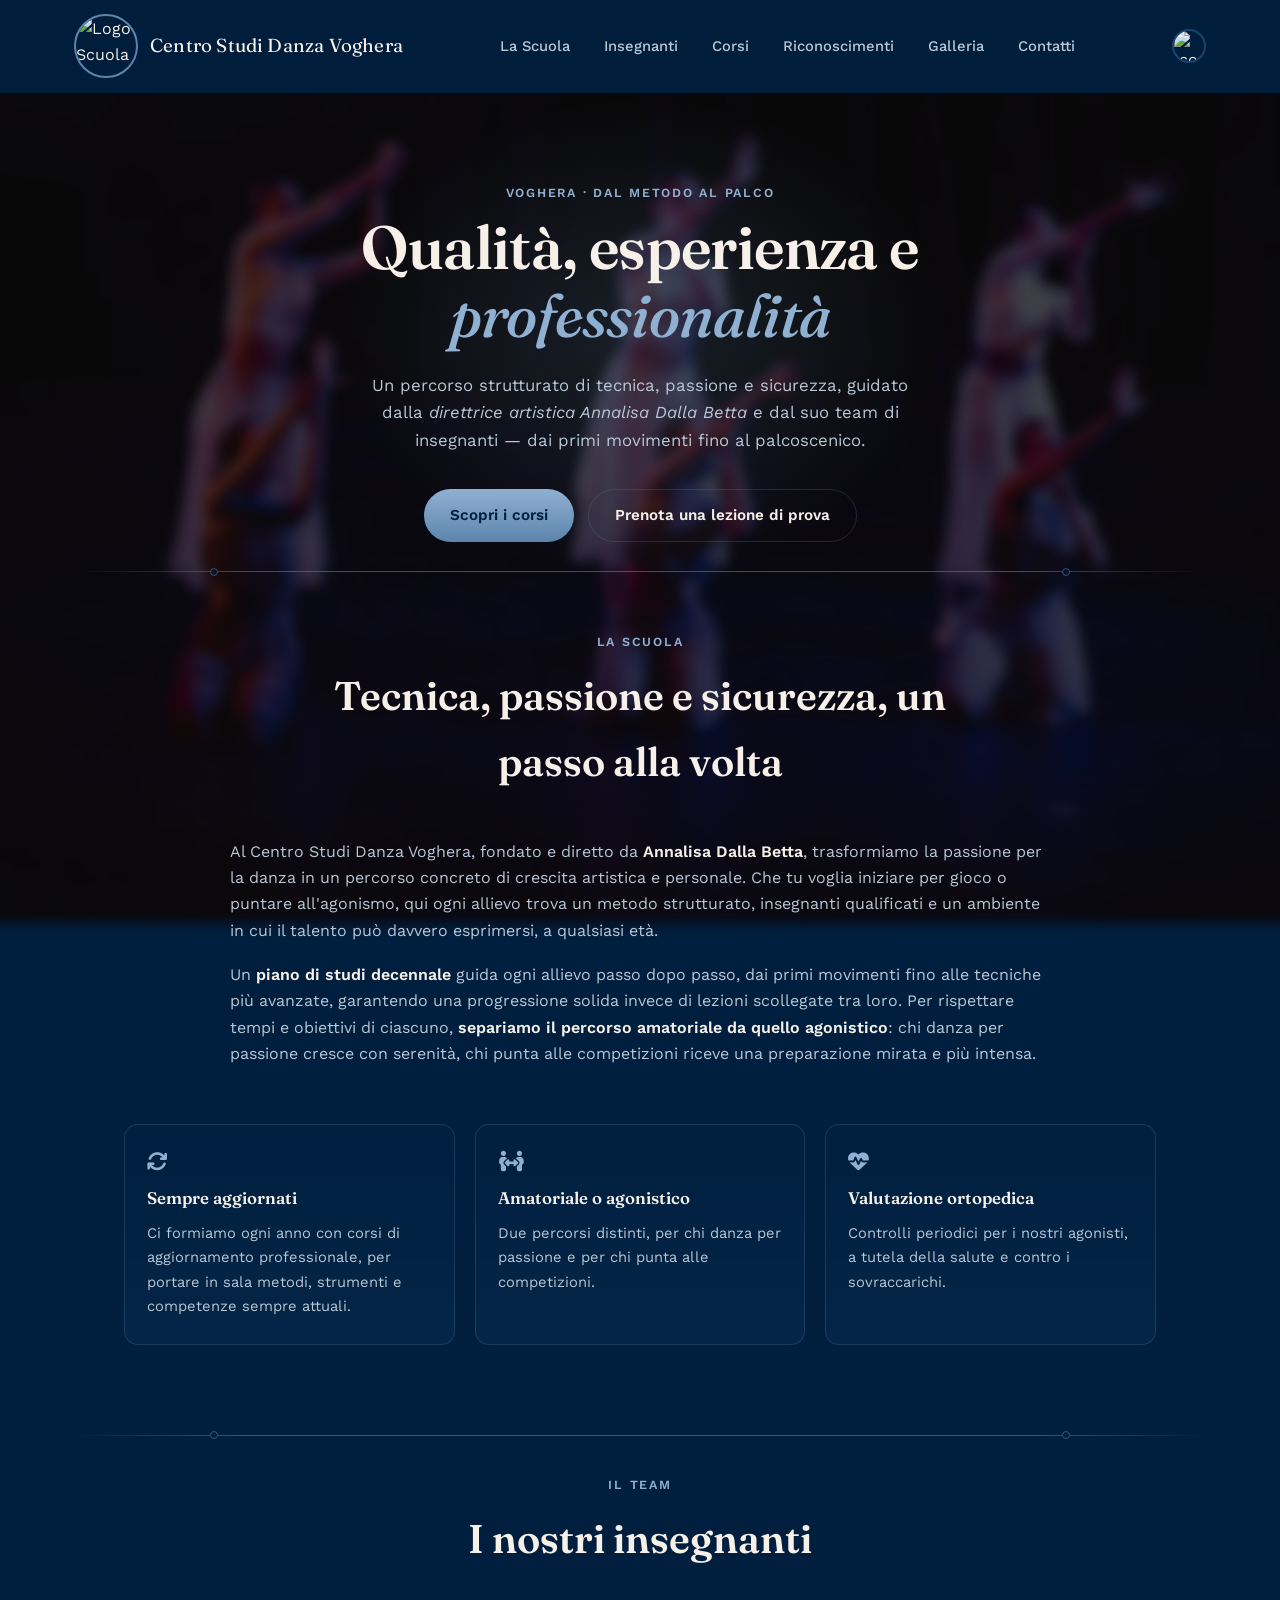
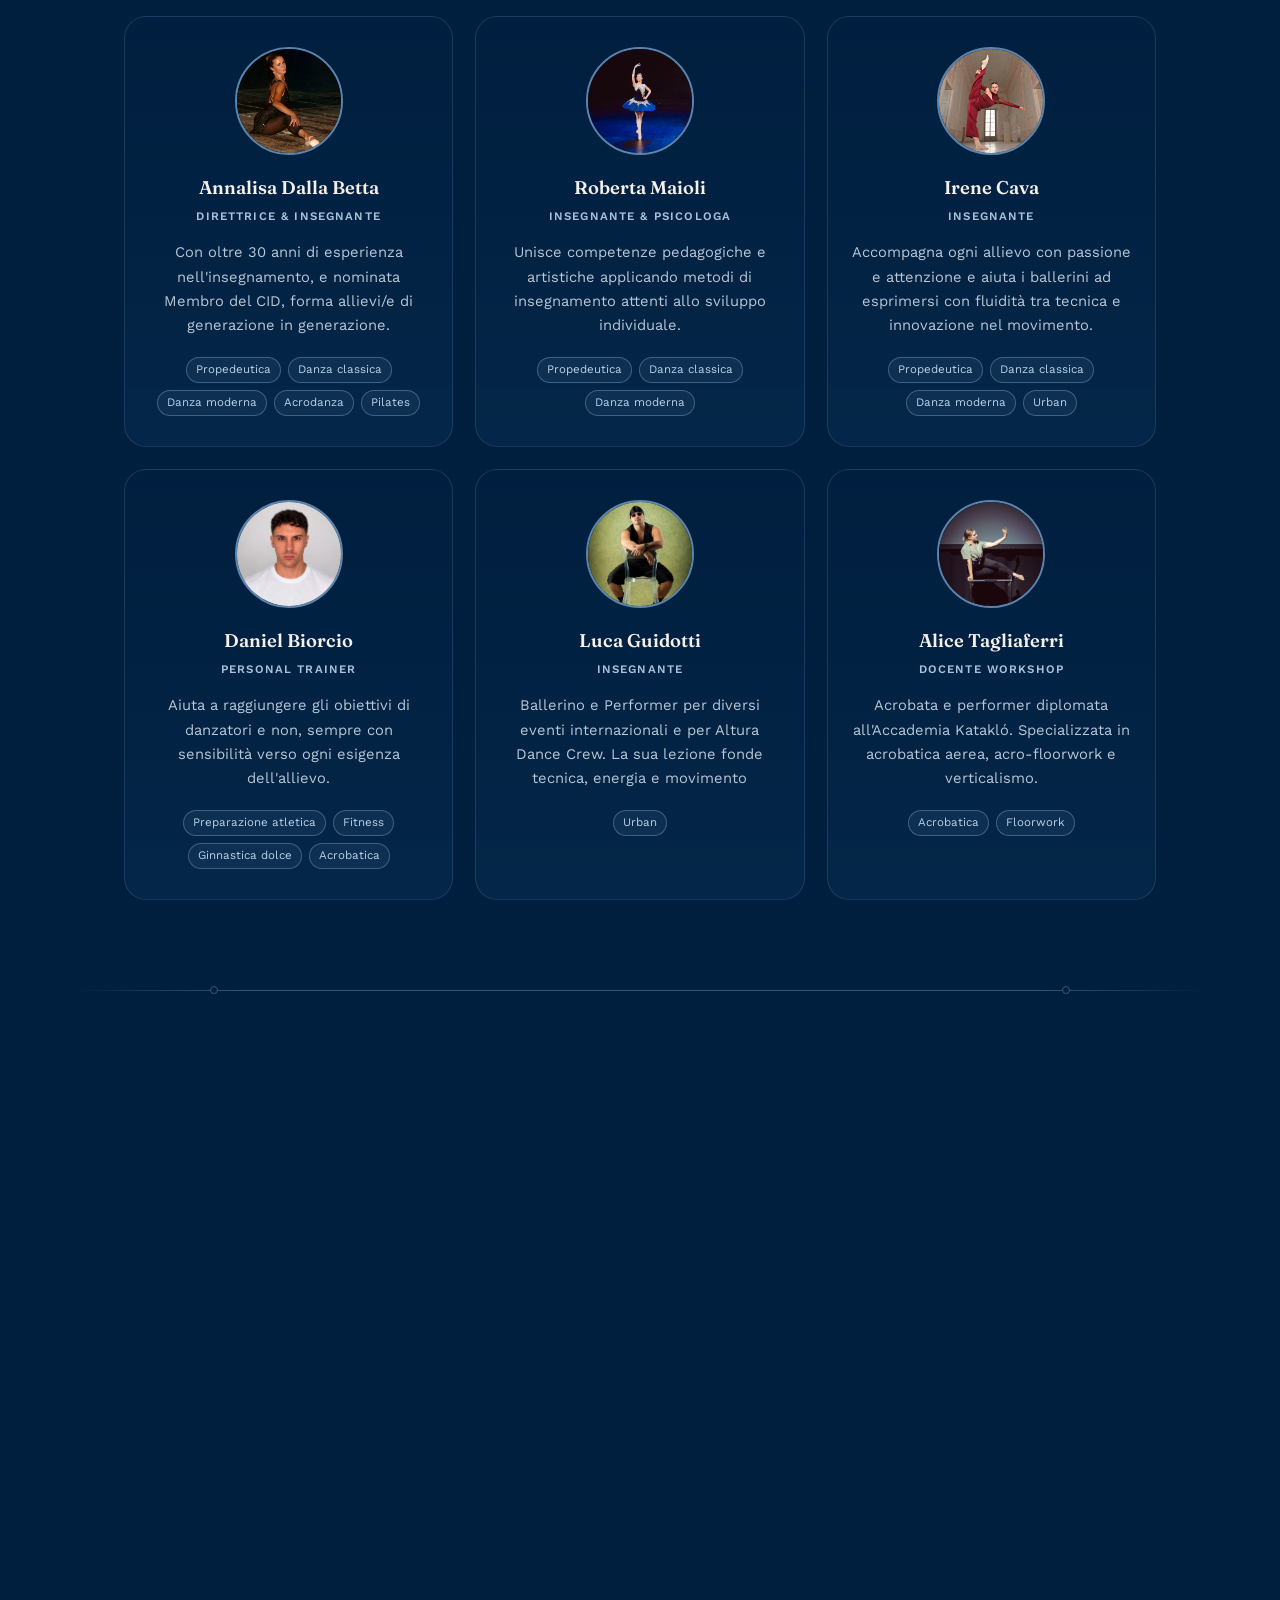
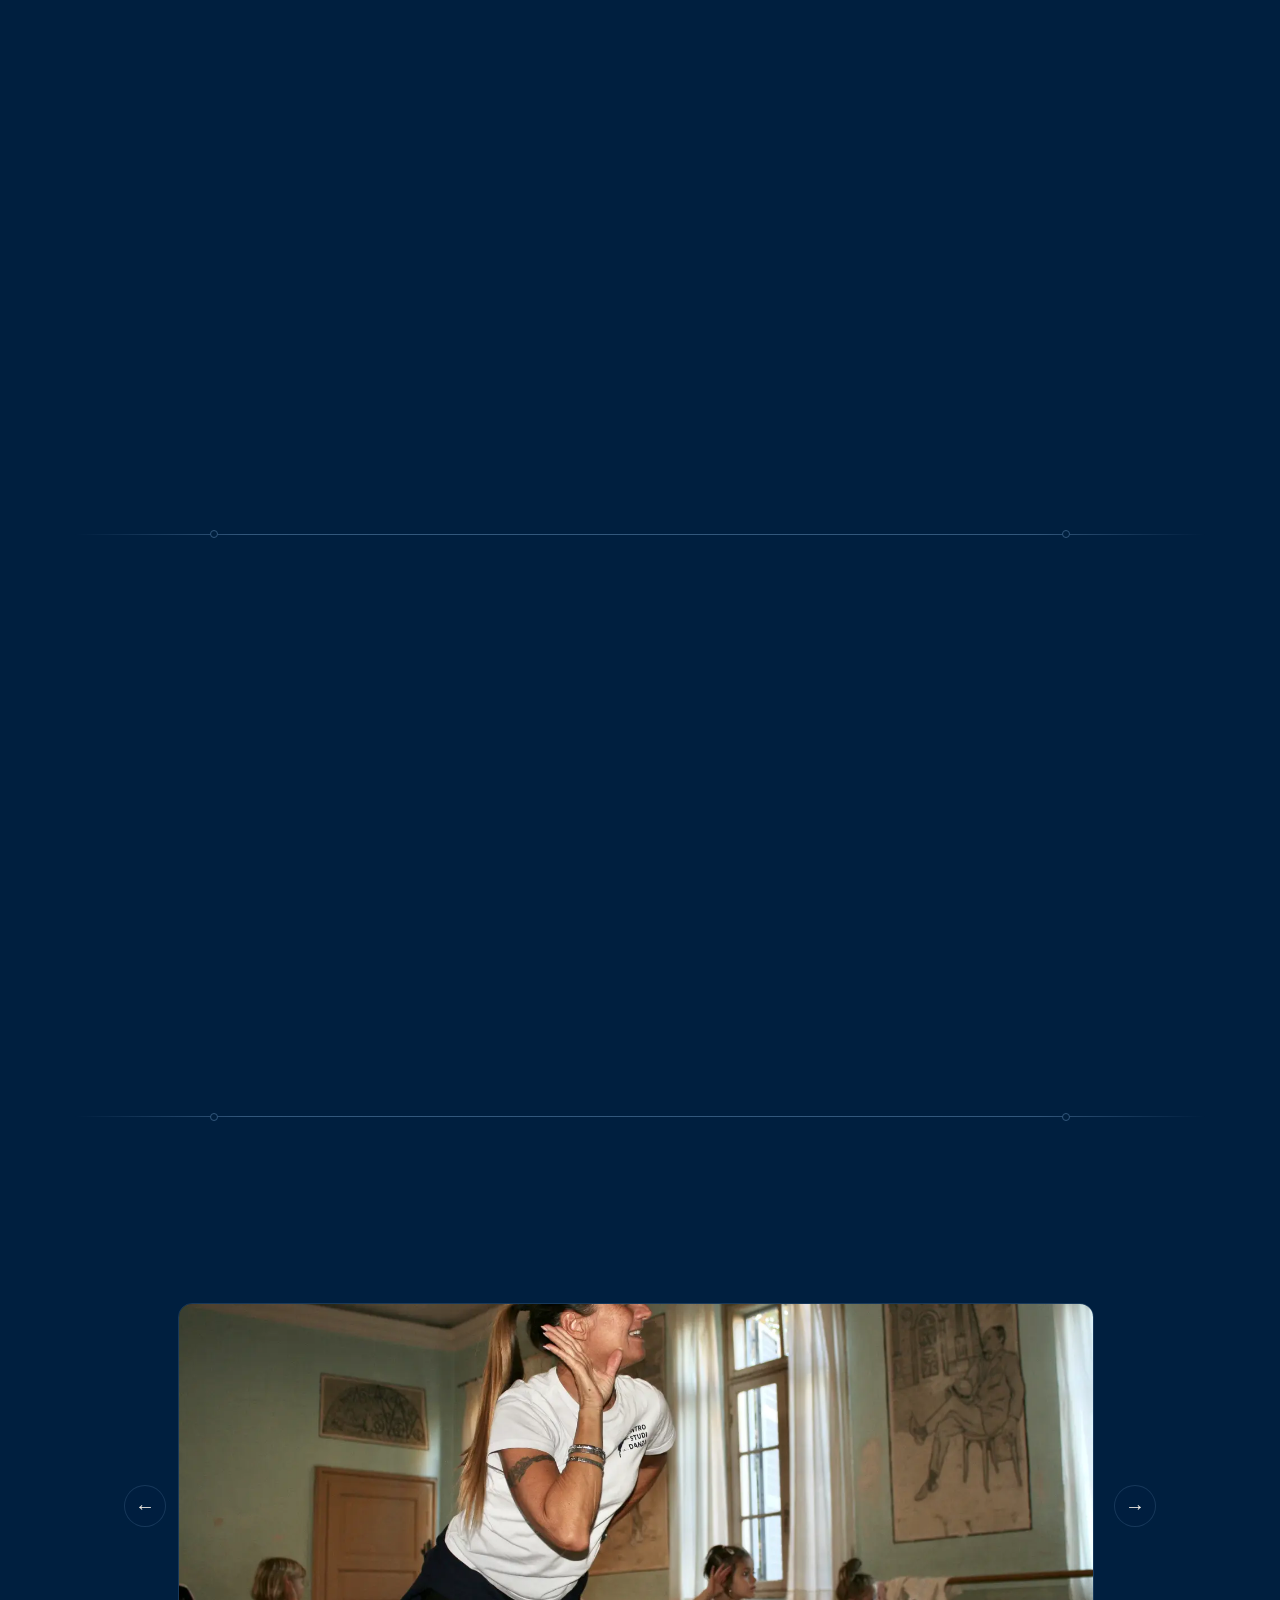
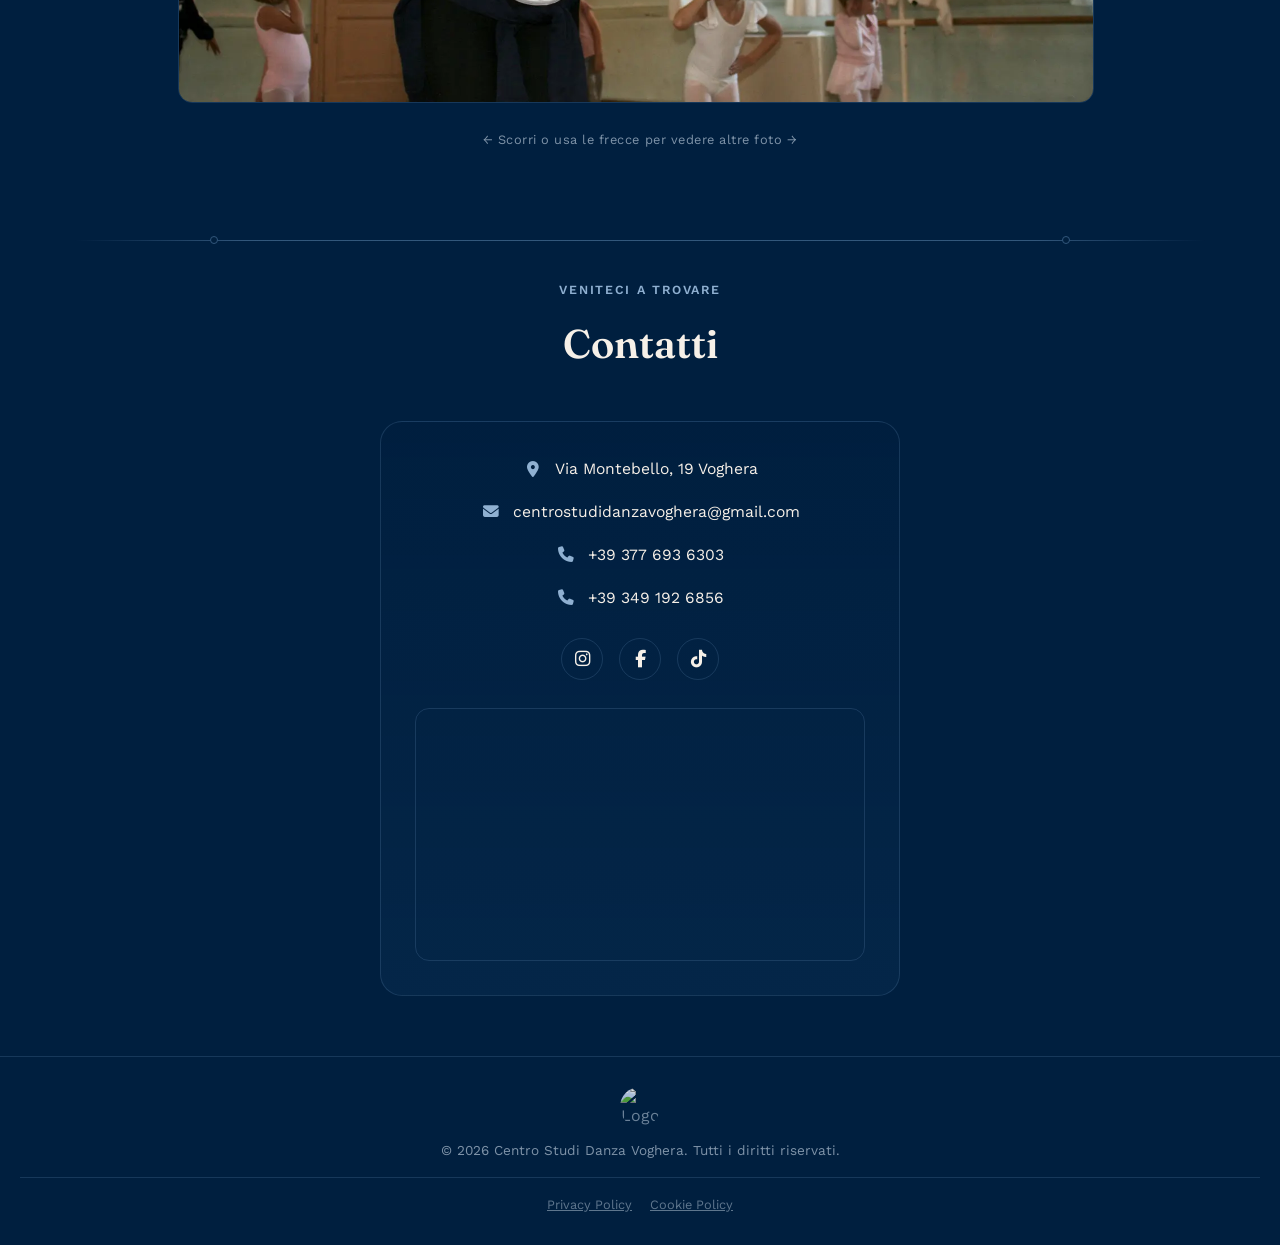
==== commit e80c47a5: "Restore single Iubenda policy embed loader" ====
--- a/index.html
+++ b/index.html
@@ -293,6 +293,7 @@
     <div class="footer-legal">
         <a href="https://www.iubenda.com/privacy-policy/73101432" class="iubenda-white iubenda-noiframe iubenda-embed" title="Privacy Policy ">Privacy Policy</a>
         <a href="https://www.iubenda.com/privacy-policy/73101432/cookie-policy" class="iubenda-white iubenda-noiframe iubenda-embed" title="Cookie Policy ">Cookie Policy</a>
+        <script type="text/javascript">(function (w,d) {var loader = function () {var s = d.createElement("script"), tag = d.getElementsByTagName("script")[0]; s.src="https://cdn.iubenda.com/iubenda.js"; tag.parentNode.insertBefore(s,tag);}; if(w.addEventListener){w.addEventListener("load", loader, false);}else if(w.attachEvent){w.attachEvent("onload", loader);}else{w.onload = loader;}})(window, document);</script>
     </div>
 </footer>
 
--- a/style.css
+++ b/style.css
@@ -601,6 +601,14 @@
     background: rgba(92, 133, 173, 0.12);
     font-size: 0.72rem;
     line-height: 1.2;
+    cursor: pointer;
+    transition: background 0.2s ease, border-color 0.2s ease, transform 0.2s ease;
+}
+.insegnante-skills li:hover,
+.insegnante-skills li:focus-visible {
+    background: rgba(92, 133, 173, 0.25);
+    border-color: var(--gold-300);
+    transform: translateY(-1px);
 }
 
 /* =================================
@@ -722,13 +730,6 @@
     cursor: pointer;
     transition: transform 0.35s var(--ease), opacity 0.3s ease;
     border: 1px solid var(--plum-line);
-}
-
-/* Su desktop lasciamo più respiro verticale alle fotografie, evitando un ritaglio troppo stretto. */
-@media (min-width: 769px) {
-    .grid-galleria img {
-        aspect-ratio: 4 / 3;
-    }
 }
 
 .grid-galleria img:hover {
@@ -1041,7 +1042,7 @@
         flex-direction: column;
     }
 
-    .corsi-cards { grid-template-columns: repeat(2, minmax(0, 1fr)); }
+    .corsi-cards { grid-template-columns: 1fr; }
 
     /* --- Galleria: carosello compatto su mobile --- */
     .grid-galleria {
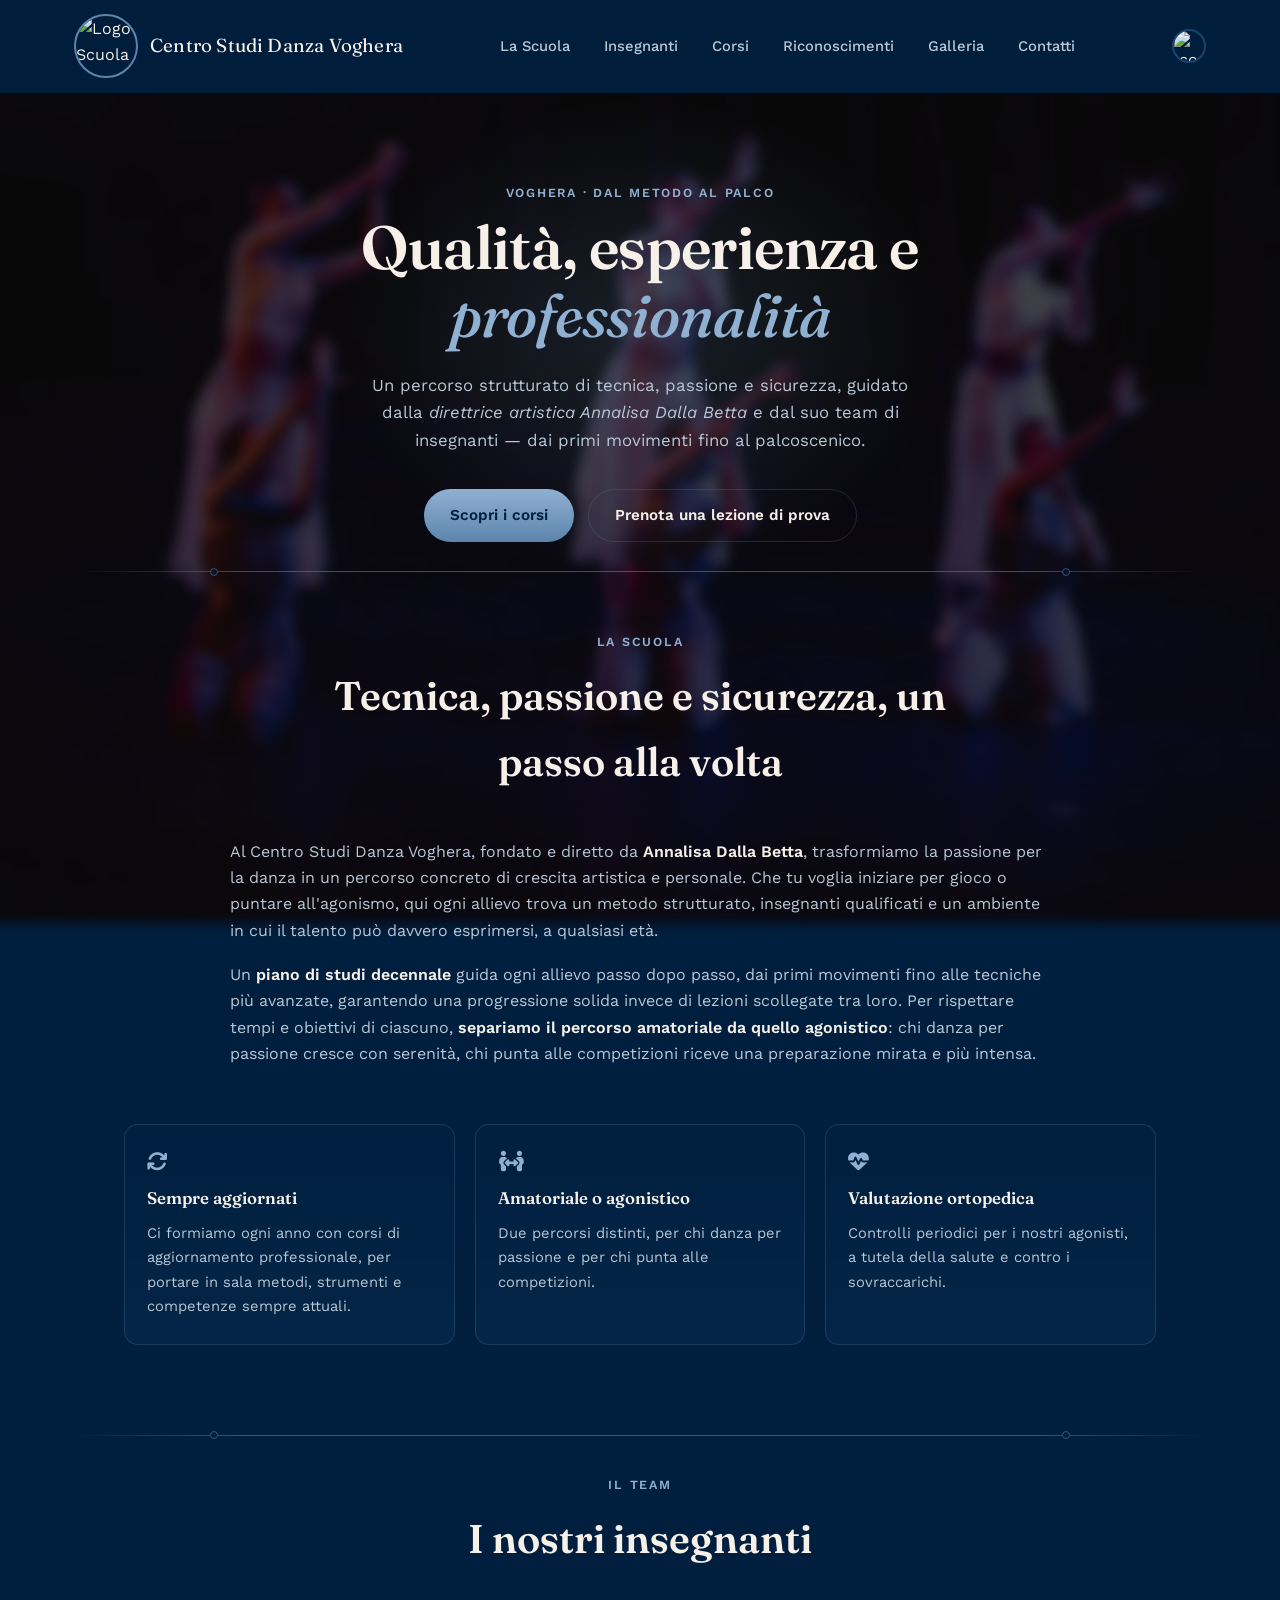
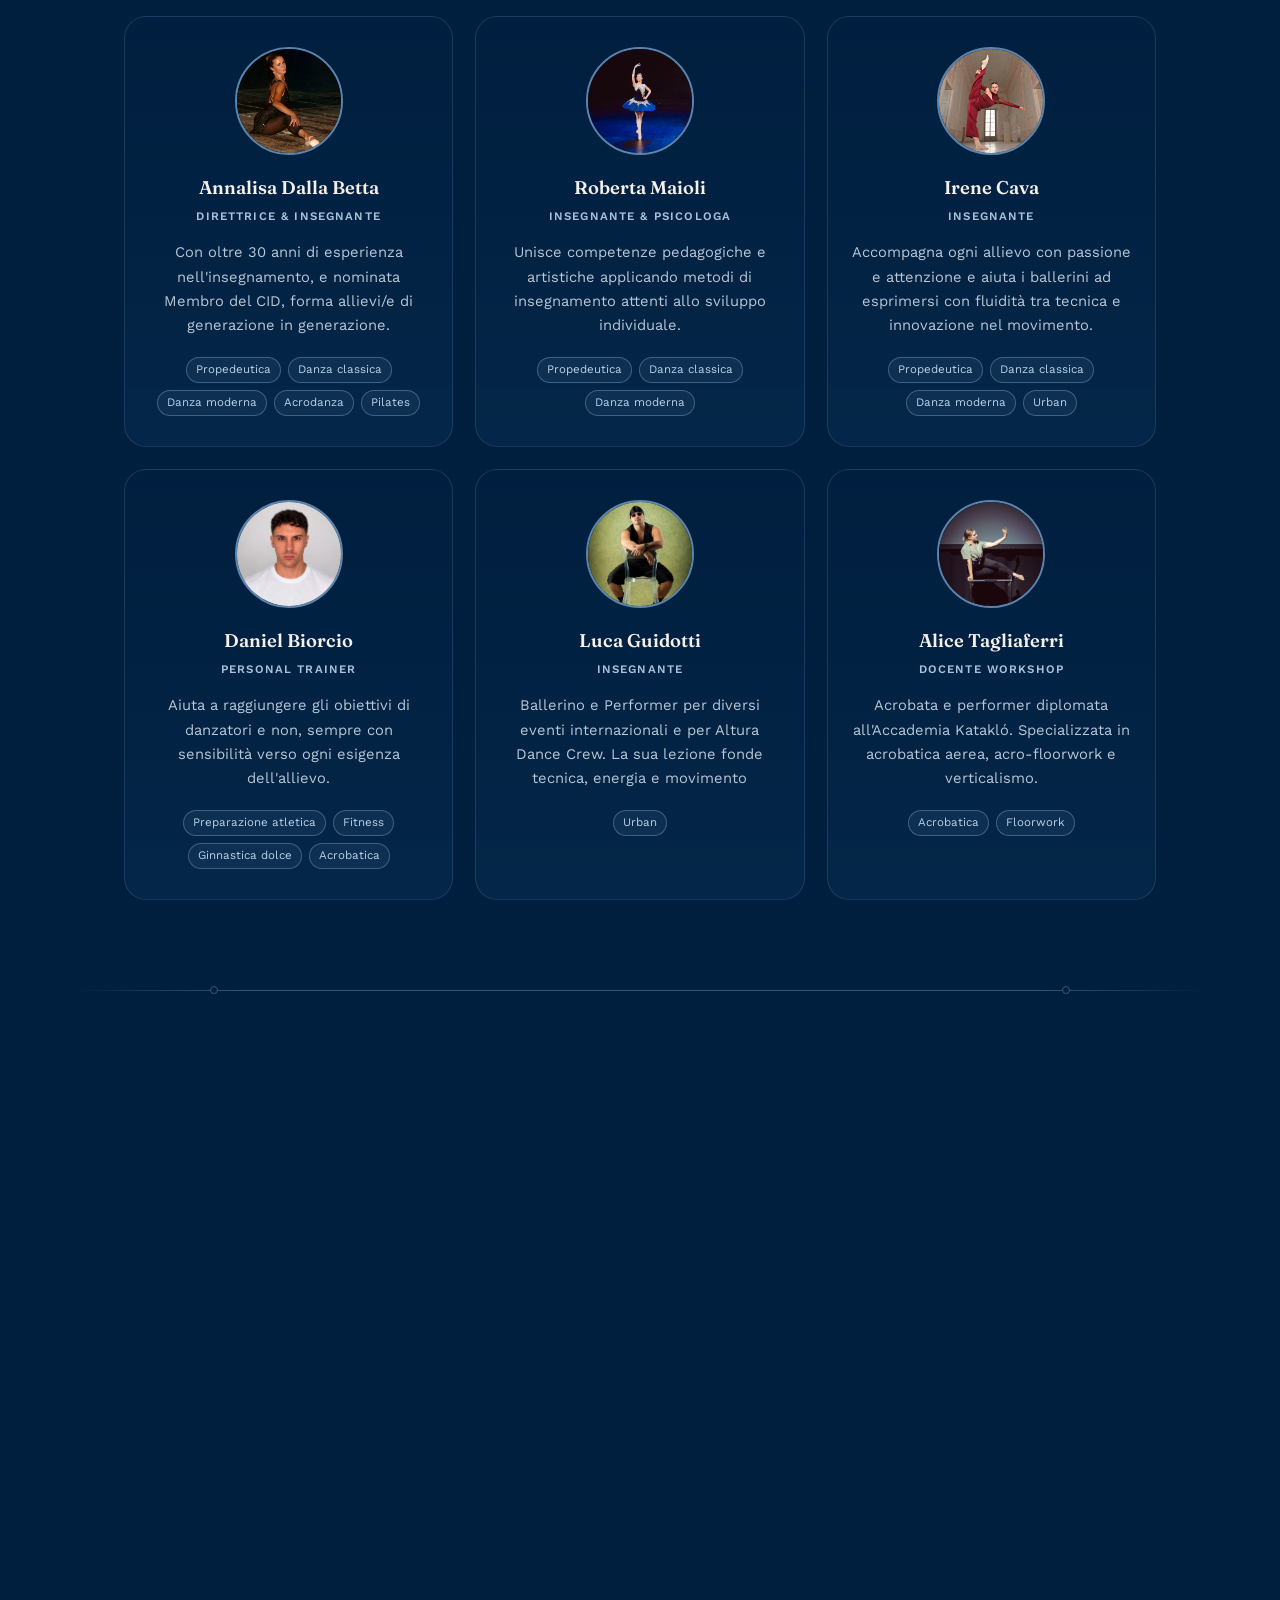
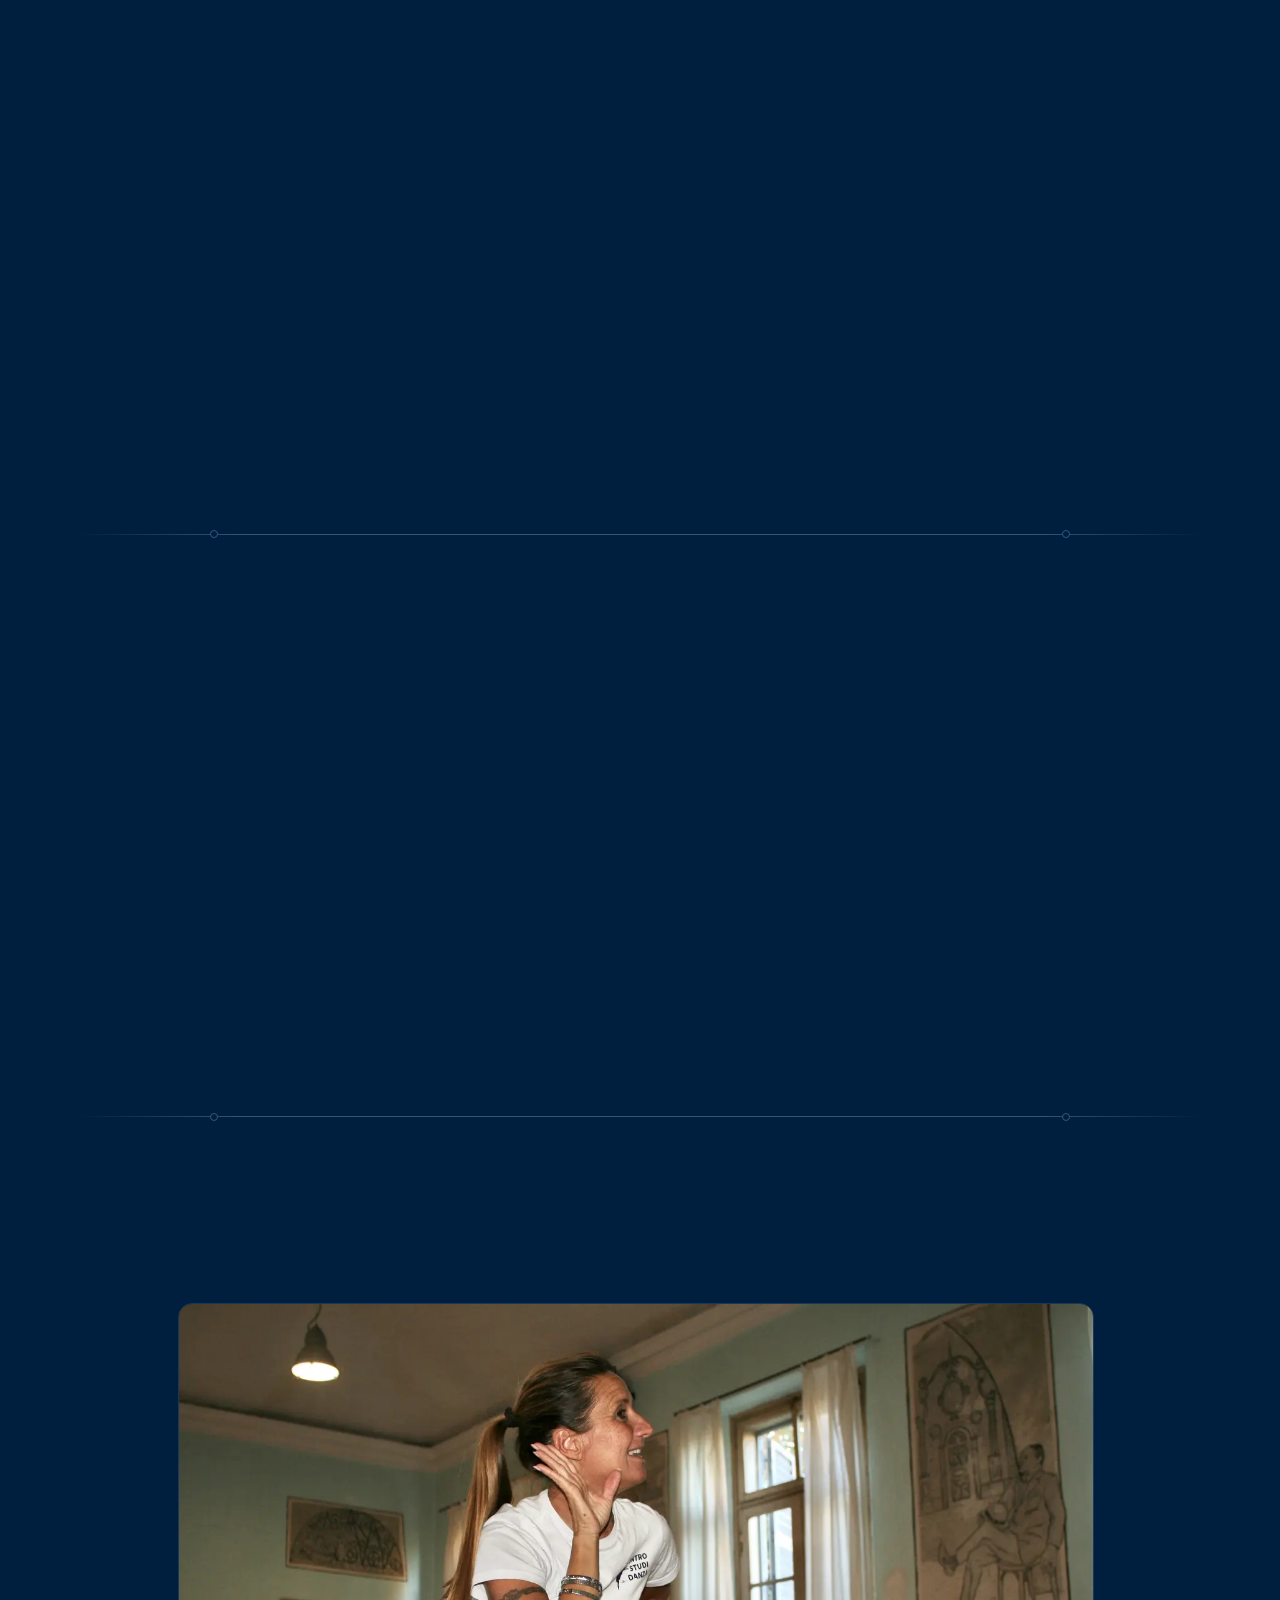
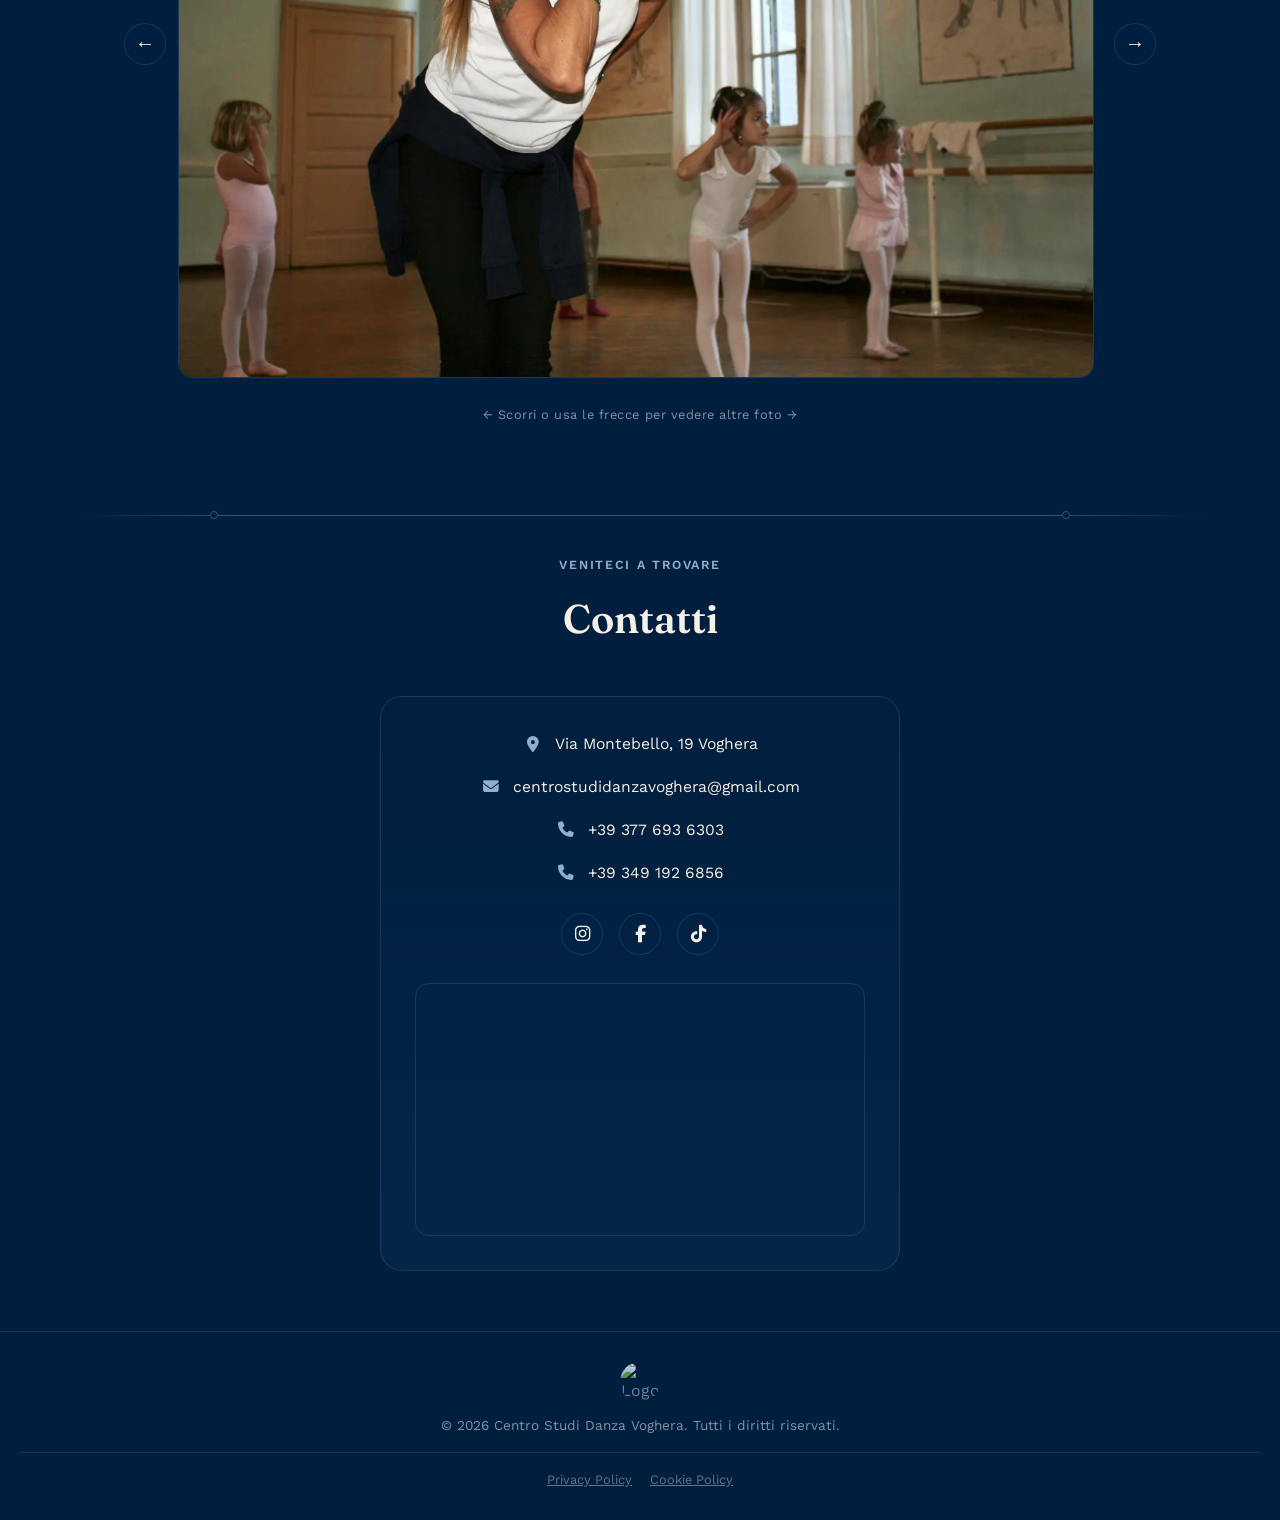
==== commit fc713177: "Make gallery arrows advance one desktop slide" ====
--- a/index.html
+++ b/index.html
@@ -327,7 +327,9 @@
     });
 
     const gallery = document.querySelector(".grid-galleria");
-    const galleryStep = () => Math.max(gallery.clientWidth * 0.78, 260);
+    const galleryStep = () => window.matchMedia("(max-width: 768px)").matches
+        ? Math.max(gallery.clientWidth * 0.78, 260)
+        : gallery.clientWidth;
     document.querySelector(".gallery-prev").addEventListener("click", () => gallery.scrollBy({ left: -galleryStep(), behavior: "smooth" }));
     document.querySelector(".gallery-next").addEventListener("click", () => gallery.scrollBy({ left: galleryStep(), behavior: "smooth" }));
 
--- a/style.css
+++ b/style.css
@@ -686,6 +686,9 @@
    GALLERIA
    ================================= */
 .grid-galleria {
+    flex: 1 1 auto;
+    min-width: 0;
+    aspect-ratio: 4 / 3;
     display: flex;
     overflow-x: auto;
     overflow-y: hidden;
@@ -699,6 +702,7 @@
 .grid-galleria img {
     flex: 0 0 100%;
     width: 100%;
+    height: 100%;
     scroll-snap-align: start;
 }
 
@@ -724,7 +728,6 @@
 .gallery-carousel .grid-galleria { min-width: 0; flex: 1; }
 
 .grid-galleria img {
-    aspect-ratio: 1 / 1;
     object-fit: cover;
     border-radius: var(--radius-m);
     cursor: pointer;
@@ -1046,6 +1049,7 @@
 
     /* --- Galleria: carosello compatto su mobile --- */
     .grid-galleria {
+        aspect-ratio: auto;
         display: flex;
         overflow-x: auto;
         overflow-y: hidden;
@@ -1066,6 +1070,7 @@
         flex: 0 0 74%;
         max-width: 300px;
         width: auto;
+        height: auto;
         aspect-ratio: 4 / 5;
         scroll-snap-align: start;
     }
